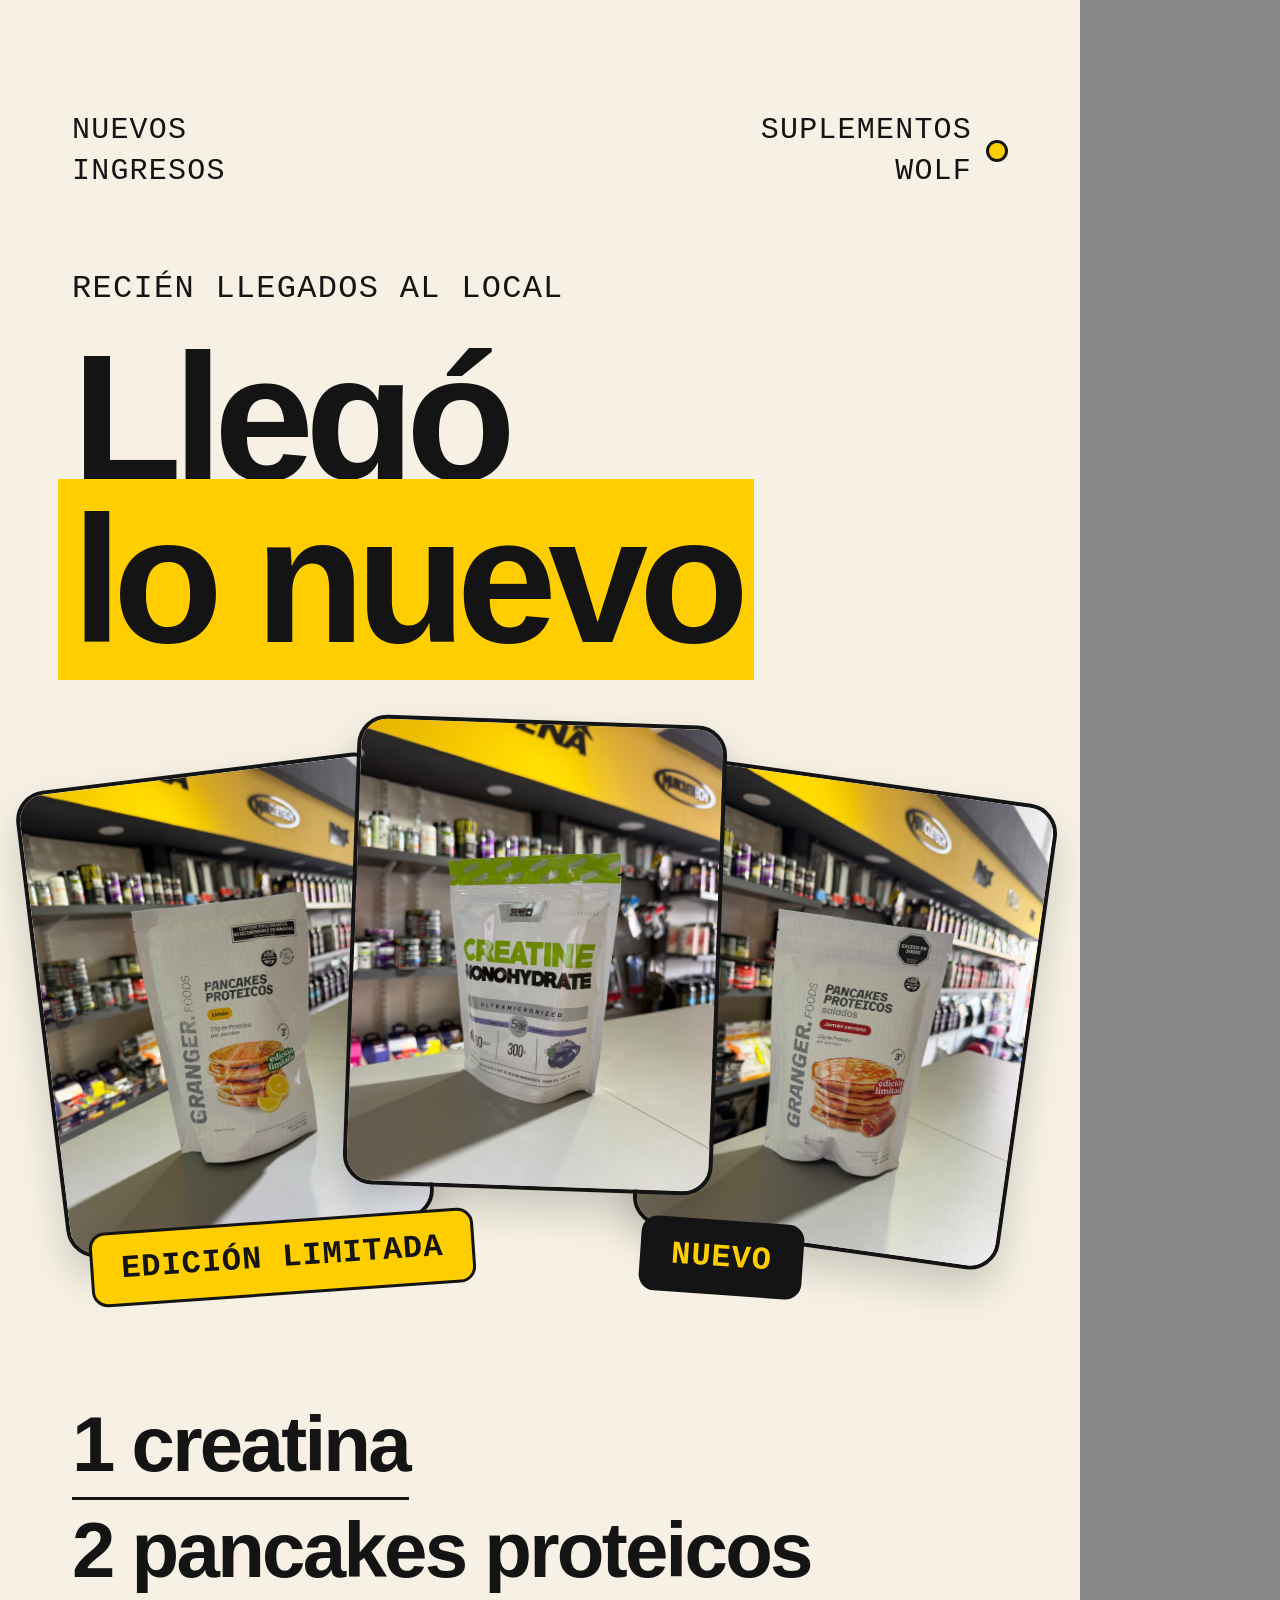
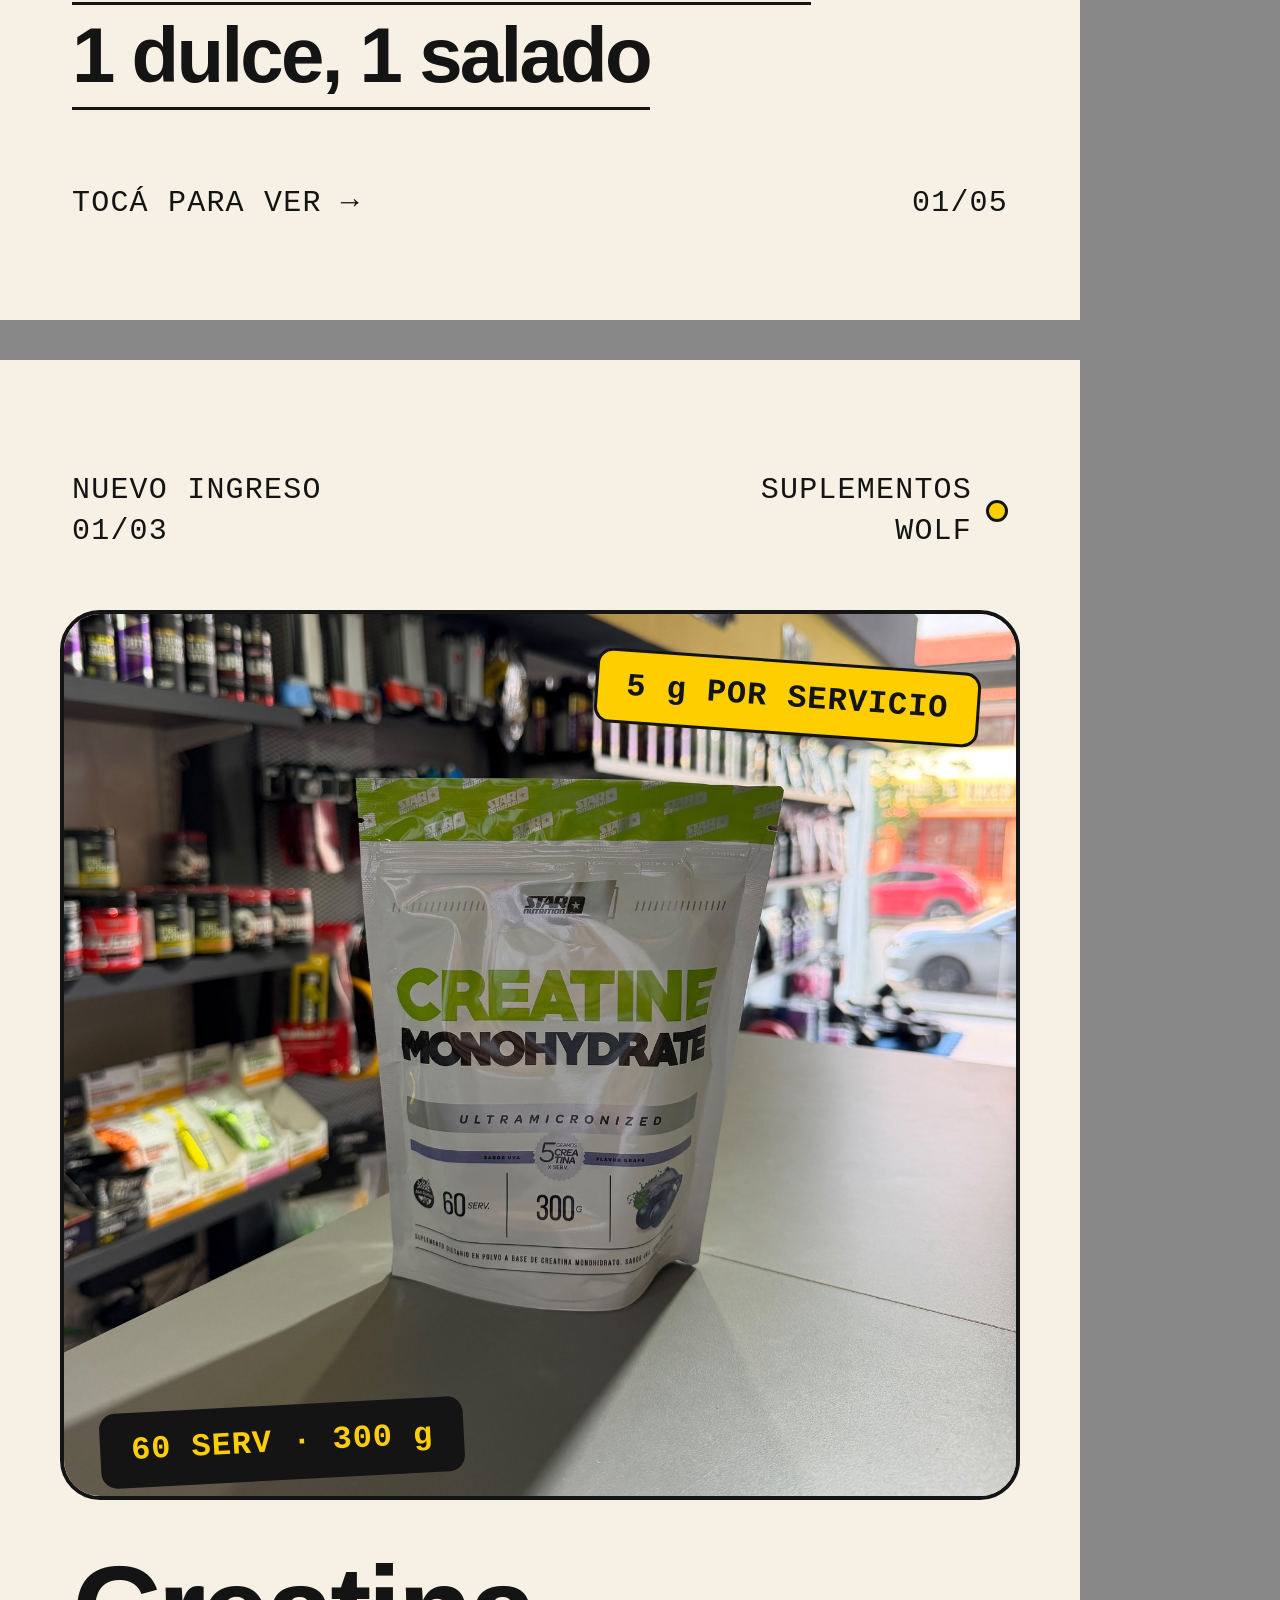
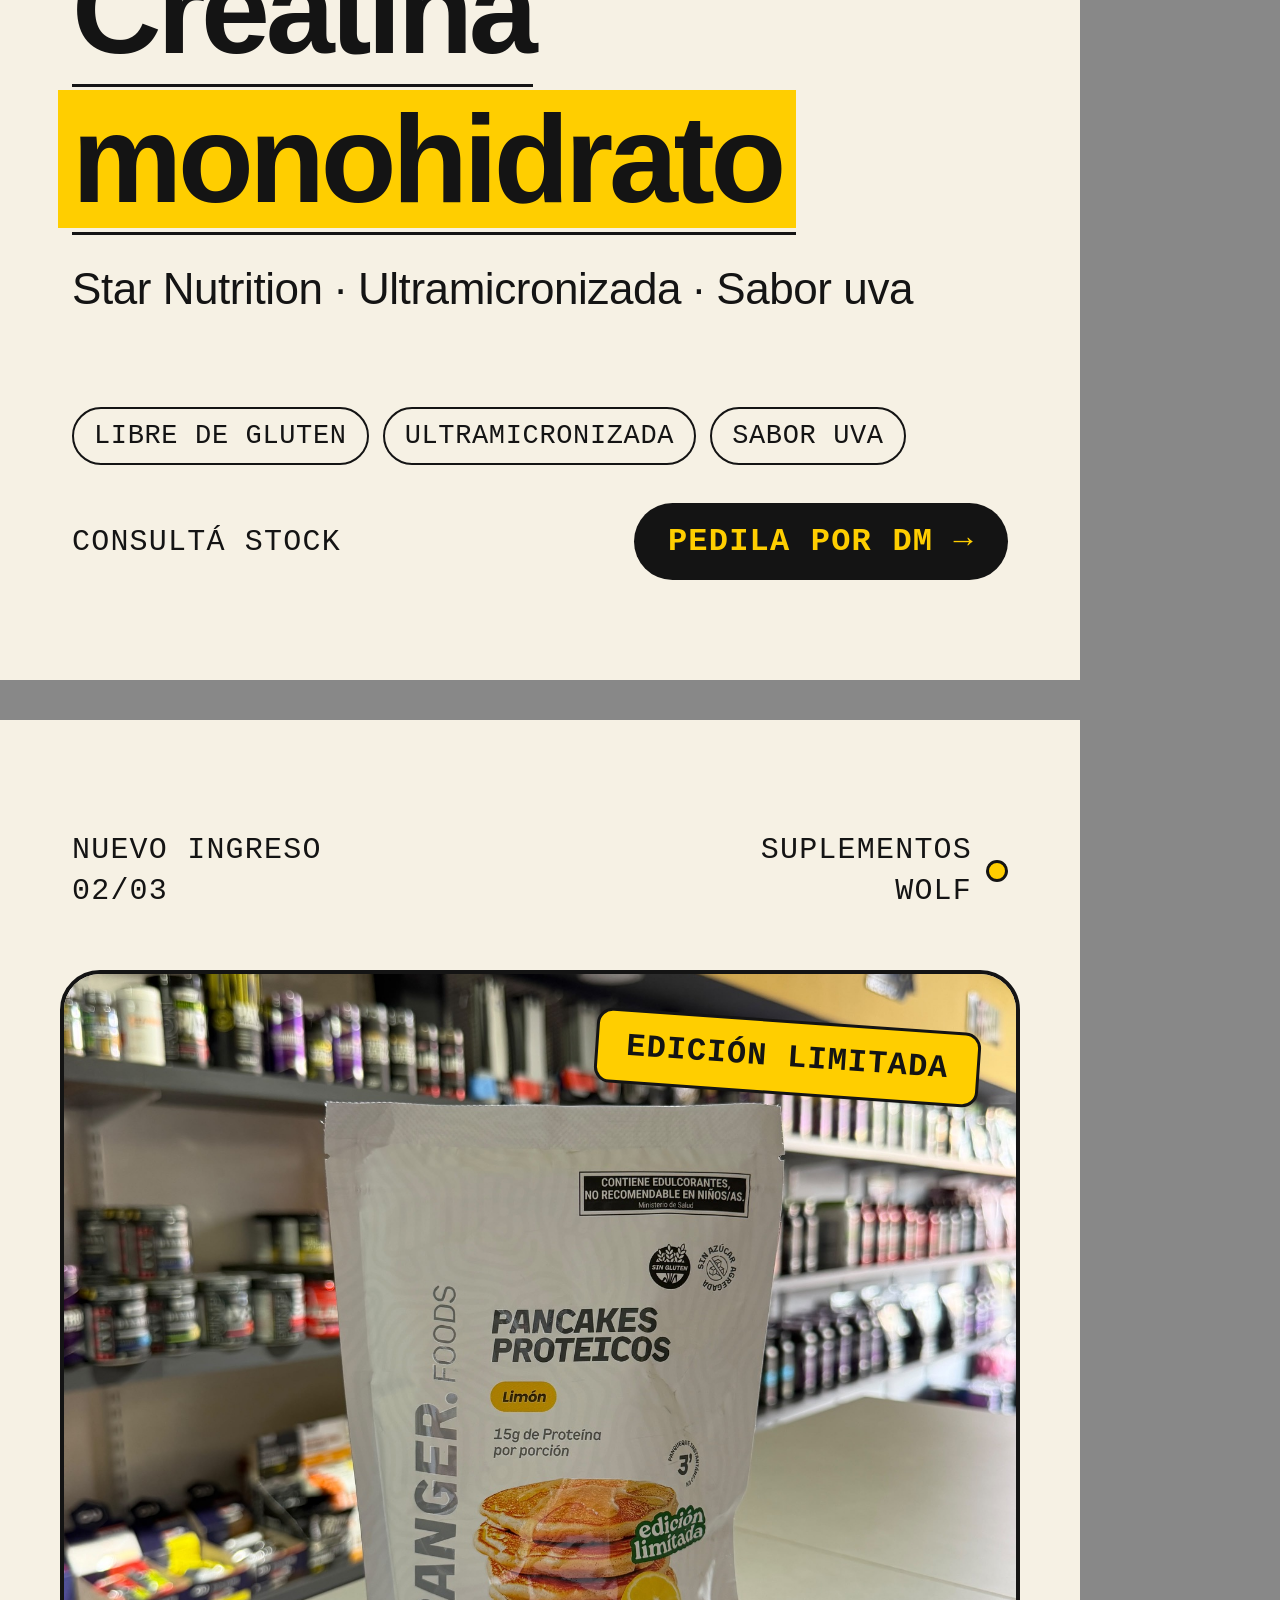
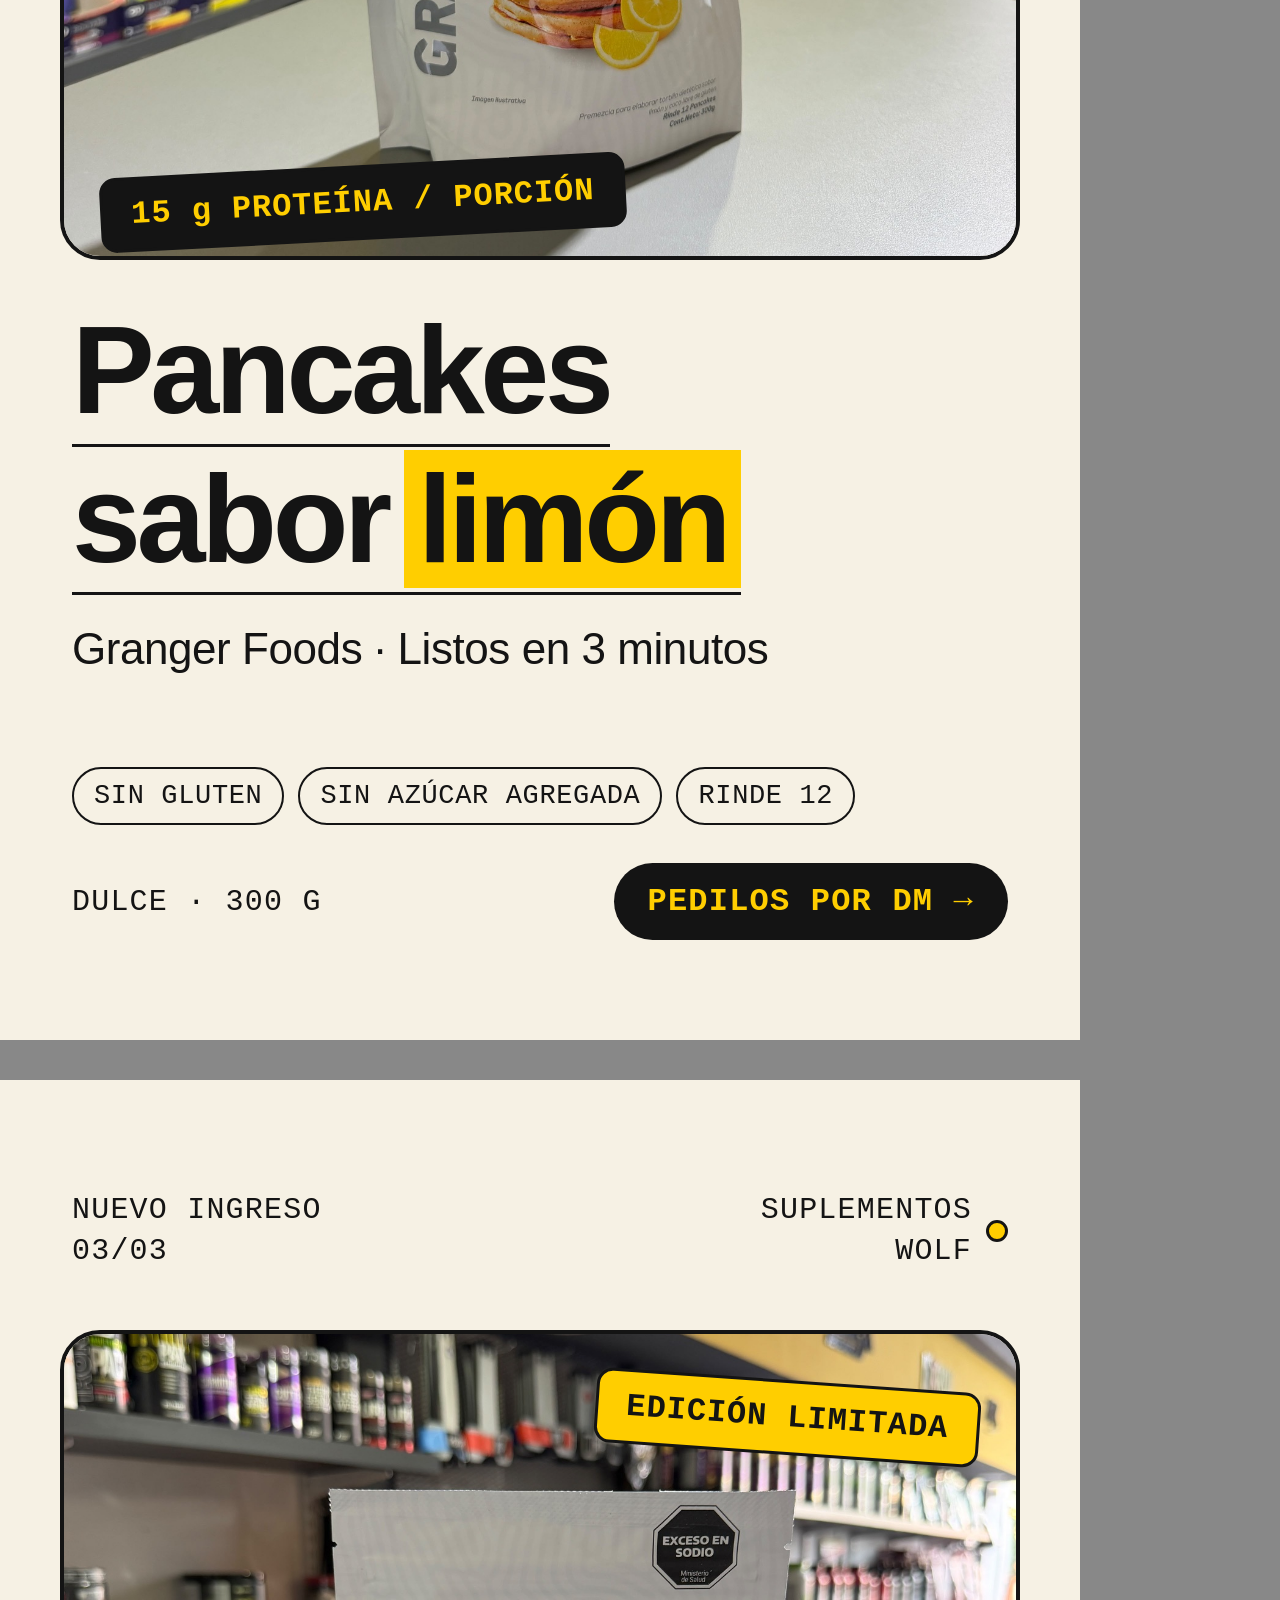
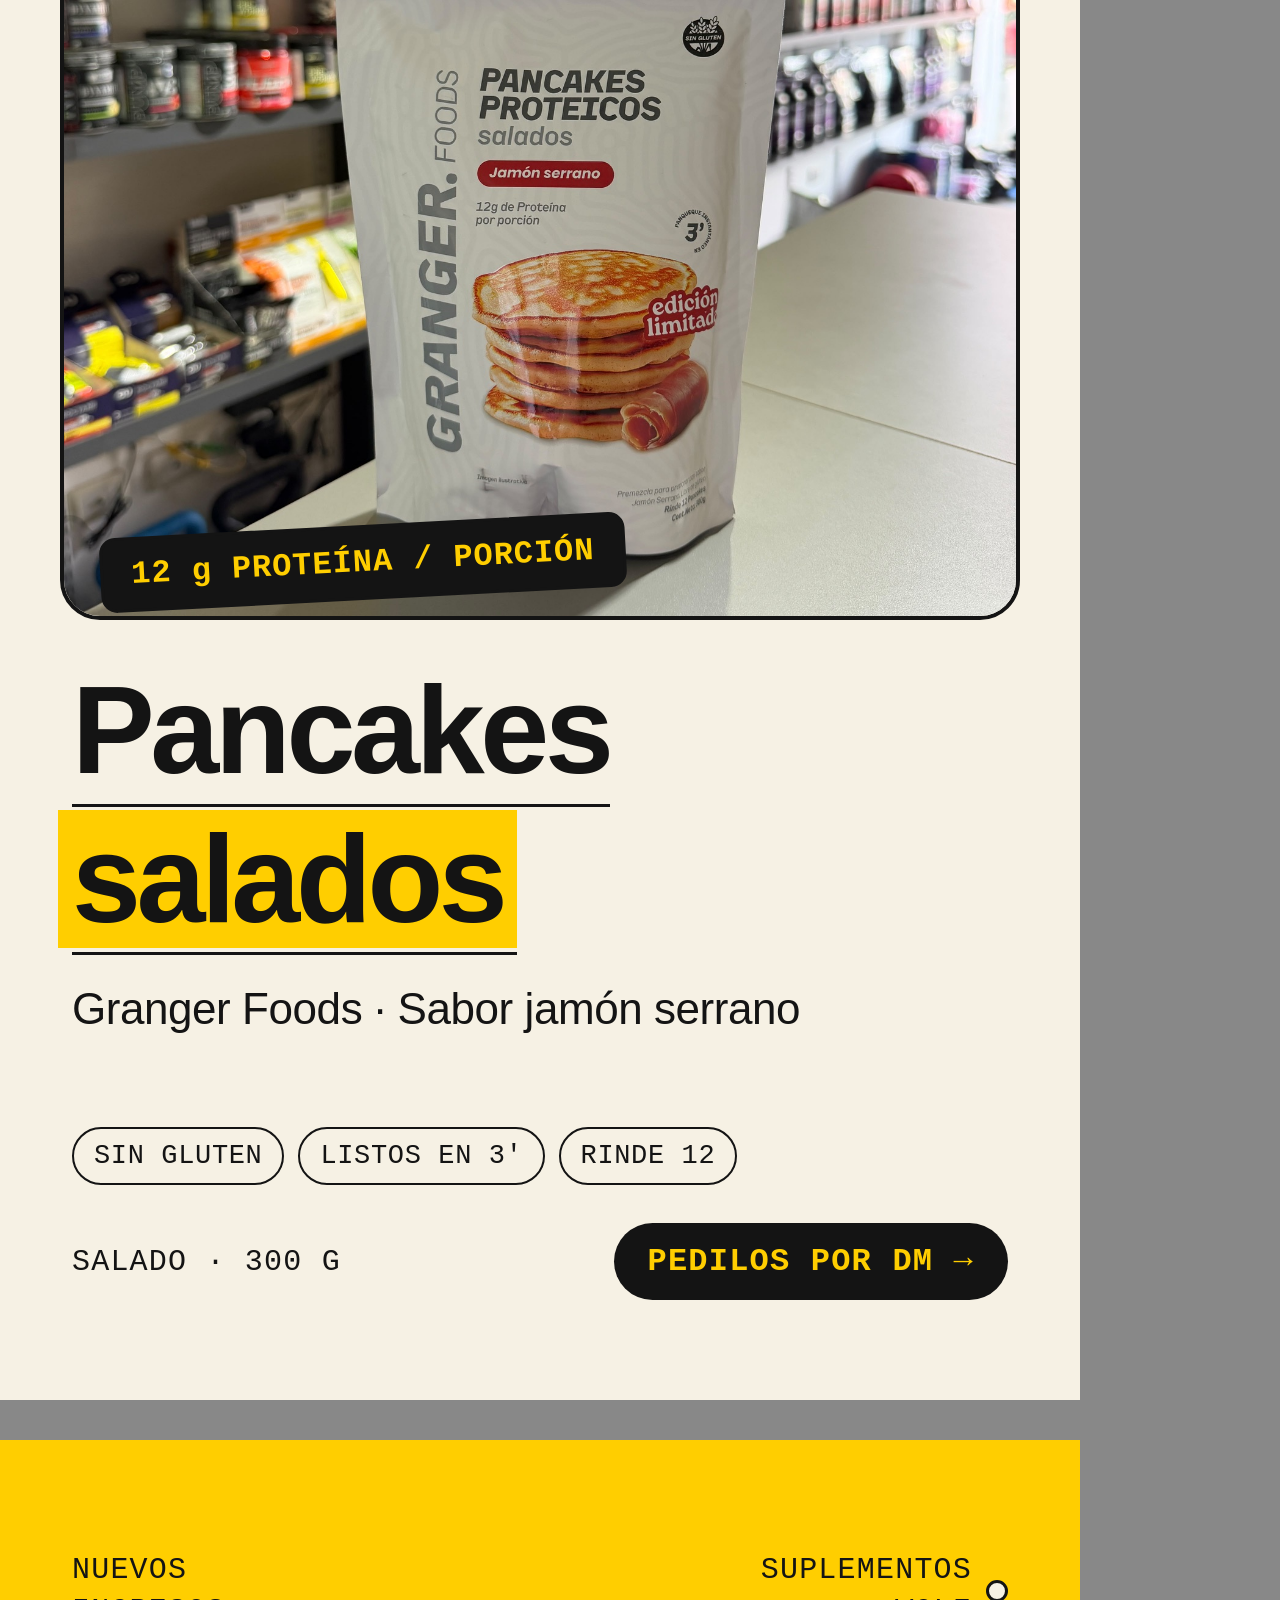
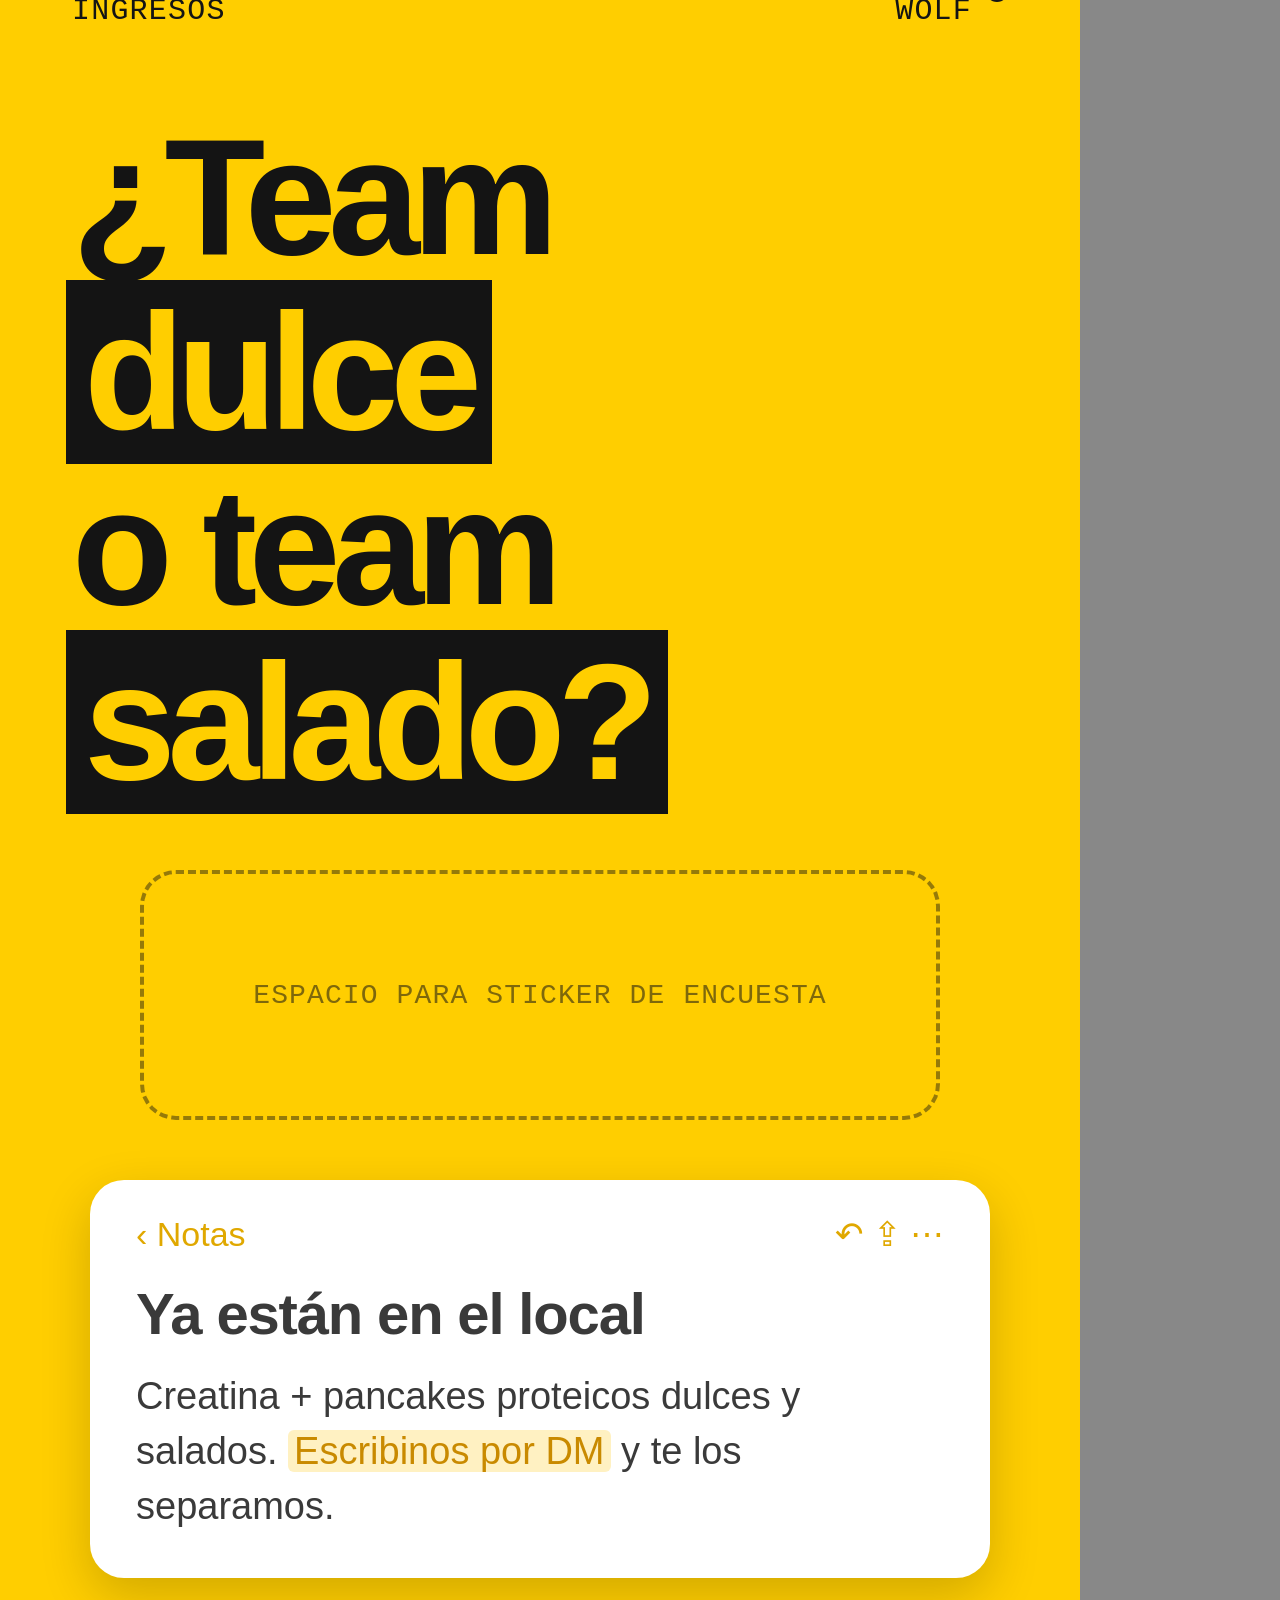
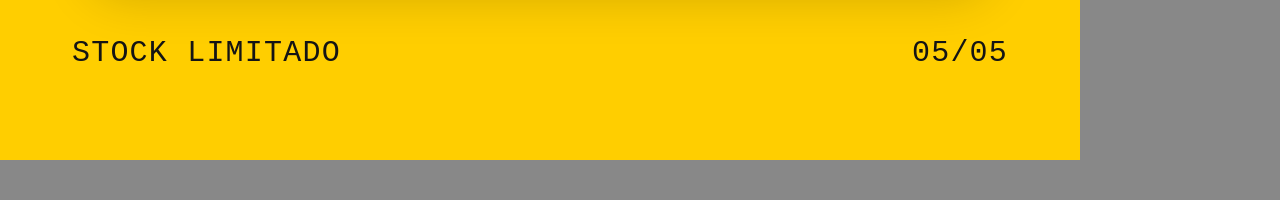
==== wolf-historias/historias.html @ 2c481e59 "Agregar historias de Instagram de nuevos ingresos para Suplementos Wolf Co-Authored-By: Claude Opus " ====
<!doctype html>
<html lang="es">
<head>
<meta charset="utf-8">
<title>Historias Wolf</title>
<style>
  :root{
    --cream:#F6F1E4; --ink:#141414; --yellow:#FFCE00; --yellow-soft:#FFE680;
    --muted:#6b665c; --line:#141414;
  }
  *{box-sizing:border-box;margin:0;padding:0}
  body{background:#888;font-family:"Inter Display","Inter",sans-serif;color:var(--ink)}
  .story{width:1080px;height:1920px;position:relative;overflow:hidden;background:var(--cream);margin:0 0 40px}
  .mono{font-family:"JetBrains Mono",monospace;font-weight:500;letter-spacing:.04em;text-transform:uppercase}
  .top{position:absolute;top:110px;left:72px;right:72px;display:flex;justify-content:space-between;font-size:30px;line-height:1.35}
  .top .r{text-align:right}
  .wolf{display:inline-flex;align-items:center;gap:14px}
  .dot{width:22px;height:22px;border-radius:50%;background:var(--yellow);border:3px solid var(--ink)}

  /* photo frame */
  .frame{position:absolute;left:60px;right:60px;top:250px;height:890px;border-radius:40px;overflow:hidden;border:4px solid var(--ink)}
  .frame img{width:100%;height:100%;object-fit:cover;display:block}
  .chip{position:absolute;padding:16px 28px;border:3px solid var(--ink);border-radius:16px;font-size:32px;background:var(--yellow);font-family:"JetBrains Mono",monospace;font-weight:700;letter-spacing:.03em}
  .chip.dark{background:var(--ink);color:var(--yellow)}
  .chip.light{background:var(--cream)}

  .head{position:absolute;left:72px;right:72px;top:1190px}
  .head h1{font-weight:800;font-size:124px;line-height:.98;letter-spacing:-.035em}
  .head h1 .ln{display:block;border-bottom:3px solid var(--line);padding-bottom:12px;margin-bottom:12px;width:max-content;max-width:100%}
  .hl{background:var(--yellow);padding:0 14px;margin-left:-14px;box-decoration-break:clone}
  .sub{font-size:44px;line-height:1.25;font-weight:500;letter-spacing:-.01em;margin-top:26px}
  .feats{position:absolute;left:72px;right:72px;bottom:215px;display:flex;flex-wrap:wrap;gap:14px}
  .feats span{font-size:27px;padding:12px 20px;border:2.5px solid var(--ink);border-radius:999px}
  .cta{position:absolute;left:72px;right:72px;bottom:100px;display:flex;justify-content:space-between;align-items:center;font-size:30px}
  .cta .pill{background:var(--ink);color:var(--yellow);padding:20px 34px;border-radius:999px;font-size:32px;font-weight:700}

  /* notes card (ref style) */
  .note{position:absolute;background:#fff;border-radius:34px;padding:34px 46px 44px;box-shadow:0 18px 50px rgba(0,0,0,.18);font-family:"Inter",sans-serif}
  .note .bar{display:flex;align-items:center;justify-content:space-between;color:#E0A800;font-size:34px;margin-bottom:26px}
  .note .bar .icons{display:flex;gap:30px;font-size:34px}
  .note h3{font-size:58px;font-weight:700;letter-spacing:-.02em;color:#3a3a3a;margin-bottom:22px}
  .note p{font-size:38px;line-height:1.45;color:#3a3a3a}
  .note mark{background:#FFF1C2;color:#C98A00;padding:0 6px;border-radius:6px}

  /* cover */
  .cover-title{position:absolute;left:72px;right:72px;top:270px}
  .cover-title .kick{font-size:32px;margin-bottom:30px}
  .cover-title h1{font-size:180px;font-weight:800;line-height:.9;letter-spacing:-.05em}
  .cards{position:absolute;left:0;right:0;top:700px;height:600px}
  .card{position:absolute;width:370px;height:470px;border-radius:30px;overflow:hidden;border:4px solid var(--ink);box-shadow:0 20px 40px rgba(0,0,0,.18)}
  .card img{width:100%;height:100%;object-fit:cover}
  .stack{position:absolute;left:72px;right:72px;bottom:210px}
  .stack div{font-size:78px;font-weight:600;letter-spacing:-.035em;line-height:1.08;border-bottom:3px solid var(--line);padding:8px 0 10px;width:max-content}
  .stack b{font-weight:800}

  /* closing */
  .yellow{background:var(--yellow)}
  .big-q{position:absolute;left:72px;right:72px;top:270px;font-size:165px;font-weight:800;letter-spacing:-.05em;line-height:1.06}
  .big-q .w{background:var(--ink);color:var(--yellow);padding:0 18px;margin-left:-6px}
  .poll-space{position:absolute;left:140px;right:140px;top:1030px;height:250px;border:4px dashed rgba(20,20,20,.45);border-radius:36px;display:flex;align-items:center;justify-content:center;font-size:28px;color:rgba(20,20,20,.55)}
  .arrow{font-family:"Inter";font-weight:400}
</style>
</head>
<body>

<!-- 01 PORTADA -->
<section class="story" id="s1">
  <div class="top mono">
    <div>Nuevos<br>ingresos</div>
    <div class="r wolf"><span>Suplementos<br>Wolf</span><span class="dot"></span></div>
  </div>
  <div class="cover-title">
    <div class="kick mono">Recién llegados al local</div>
    <h1>Llegó<br><span class="hl">lo nuevo</span></h1>
  </div>
  <div class="cards">
    <div class="card" style="left:40px;top:70px;transform:rotate(-7deg)"><img src="img/limon.jpg" style="object-position:50% 62%"></div>
    <div class="card" style="left:350px;top:20px;transform:rotate(2deg);z-index:2"><img src="img/creatina2.jpg" style="object-position:50% 62%"></div>
    <div class="card" style="left:660px;top:80px;transform:rotate(8deg)"><img src="img/jamon.jpg" style="object-position:50% 60%"></div>
    <div class="chip" style="left:90px;top:520px;transform:rotate(-4deg);z-index:3">EDICIÓN LIMITADA</div>
    <div class="chip dark" style="left:640px;top:520px;transform:rotate(4deg);z-index:3">NUEVO</div>
  </div>
  <div class="stack">
    <div><b>1</b> creatina</div>
    <div><b>2</b> pancakes proteicos</div>
    <div><b>1</b> dulce, <b>1</b> salado</div>
  </div>
  <div class="cta mono"><span>Tocá para ver →</span><span>01/05</span></div>
</section>

<!-- 02 CREATINA -->
<section class="story" id="s2">
  <div class="top mono">
    <div>Nuevo ingreso<br>01/03</div>
    <div class="r wolf"><span>Suplementos<br>Wolf</span><span class="dot"></span></div>
  </div>
  <div class="frame"><img src="img/creatina1.jpg" style="object-position:50% 70%"></div>
  <div class="chip" style="right:100px;top:300px;transform:rotate(4deg)">5 g POR SERVICIO</div>
  <div class="chip dark" style="left:100px;top:1045px;transform:rotate(-3deg)">60 SERV · 300 g</div>
  <div class="head">
    <h1><span class="ln">Creatina</span><span class="ln"><span class="hl">monohidrato</span></span></h1>
    <p class="sub">Star Nutrition · Ultramicronizada · Sabor uva</p>
  </div>
  <div class="feats mono"><span>Libre de gluten</span><span>Ultramicronizada</span><span>Sabor uva</span></div>
  <div class="cta mono"><span>Consultá stock</span><span class="pill">PEDILA POR DM →</span></div>
</section>

<!-- 03 PANCAKES LIMÓN -->
<section class="story" id="s3">
  <div class="top mono">
    <div>Nuevo ingreso<br>02/03</div>
    <div class="r wolf"><span>Suplementos<br>Wolf</span><span class="dot"></span></div>
  </div>
  <div class="frame"><img src="img/limon.jpg" style="object-position:50% 62%"></div>
  <div class="chip" style="right:100px;top:300px;transform:rotate(4deg)">EDICIÓN LIMITADA</div>
  <div class="chip dark" style="left:100px;top:1045px;transform:rotate(-3deg)">15 g PROTEÍNA / PORCIÓN</div>
  <div class="head">
    <h1><span class="ln">Pancakes</span><span class="ln">sabor <span class="hl">limón</span></span></h1>
    <p class="sub">Granger Foods · Listos en 3 minutos</p>
  </div>
  <div class="feats mono"><span>Sin gluten</span><span>Sin azúcar agregada</span><span>Rinde 12</span></div>
  <div class="cta mono"><span>Dulce · 300 g</span><span class="pill">PEDILOS POR DM →</span></div>
</section>

<!-- 04 PANCAKES JAMÓN SERRANO -->
<section class="story" id="s4">
  <div class="top mono">
    <div>Nuevo ingreso<br>03/03</div>
    <div class="r wolf"><span>Suplementos<br>Wolf</span><span class="dot"></span></div>
  </div>
  <div class="frame"><img src="img/jamon.jpg" style="object-position:50% 60%"></div>
  <div class="chip" style="right:100px;top:300px;transform:rotate(4deg)">EDICIÓN LIMITADA</div>
  <div class="chip dark" style="left:100px;top:1045px;transform:rotate(-3deg)">12 g PROTEÍNA / PORCIÓN</div>
  <div class="head">
    <h1><span class="ln">Pancakes</span><span class="ln"><span class="hl">salados</span></span></h1>
    <p class="sub">Granger Foods · Sabor jamón serrano</p>
  </div>
  <div class="feats mono"><span>Sin gluten</span><span>Listos en 3'</span><span>Rinde 12</span></div>
  <div class="cta mono"><span>Salado · 300 g</span><span class="pill">PEDILOS POR DM →</span></div>
</section>

<!-- 05 CIERRE -->
<section class="story yellow" id="s5">
  <div class="top mono">
    <div>Nuevos<br>ingresos</div>
    <div class="r wolf"><span>Suplementos<br>Wolf</span><span class="dot" style="background:var(--cream)"></span></div>
  </div>
  <div class="big-q">¿Team<br><span class="w">dulce</span><br>o team<br><span class="w">salado?</span></div>
  <div class="poll-space mono">Espacio para sticker de encuesta</div>
  <div class="note" style="left:90px;right:90px;top:1340px">
    <div class="bar"><span>‹ Notas</span><span class="icons">↶ ⇪ ⋯</span></div>
    <h3>Ya están en el local</h3>
    <p>Creatina + pancakes proteicos dulces y salados. <mark>Escribinos por DM</mark> y te los separamos.</p>
  </div>
  <div class="cta mono" style="bottom:90px"><span>Stock limitado</span><span>05/05</span></div>
</section>

</body>
</html>
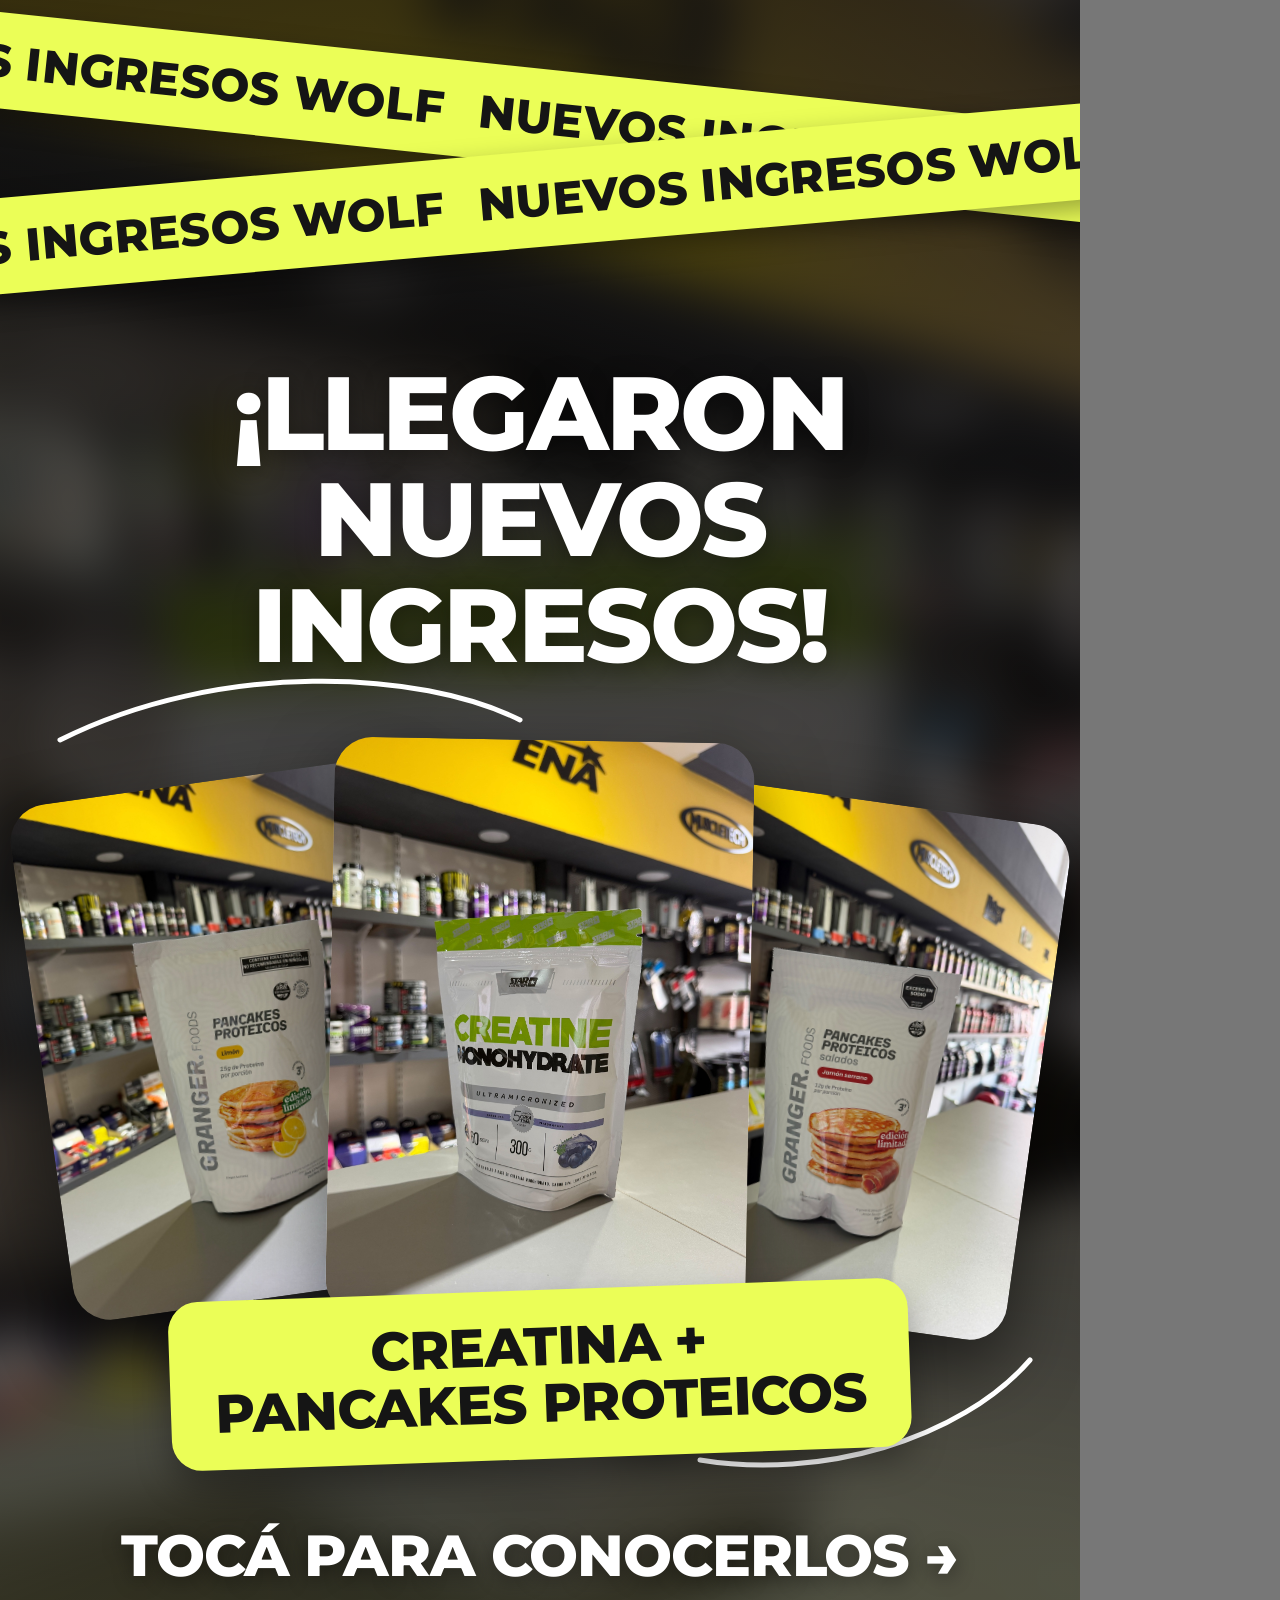
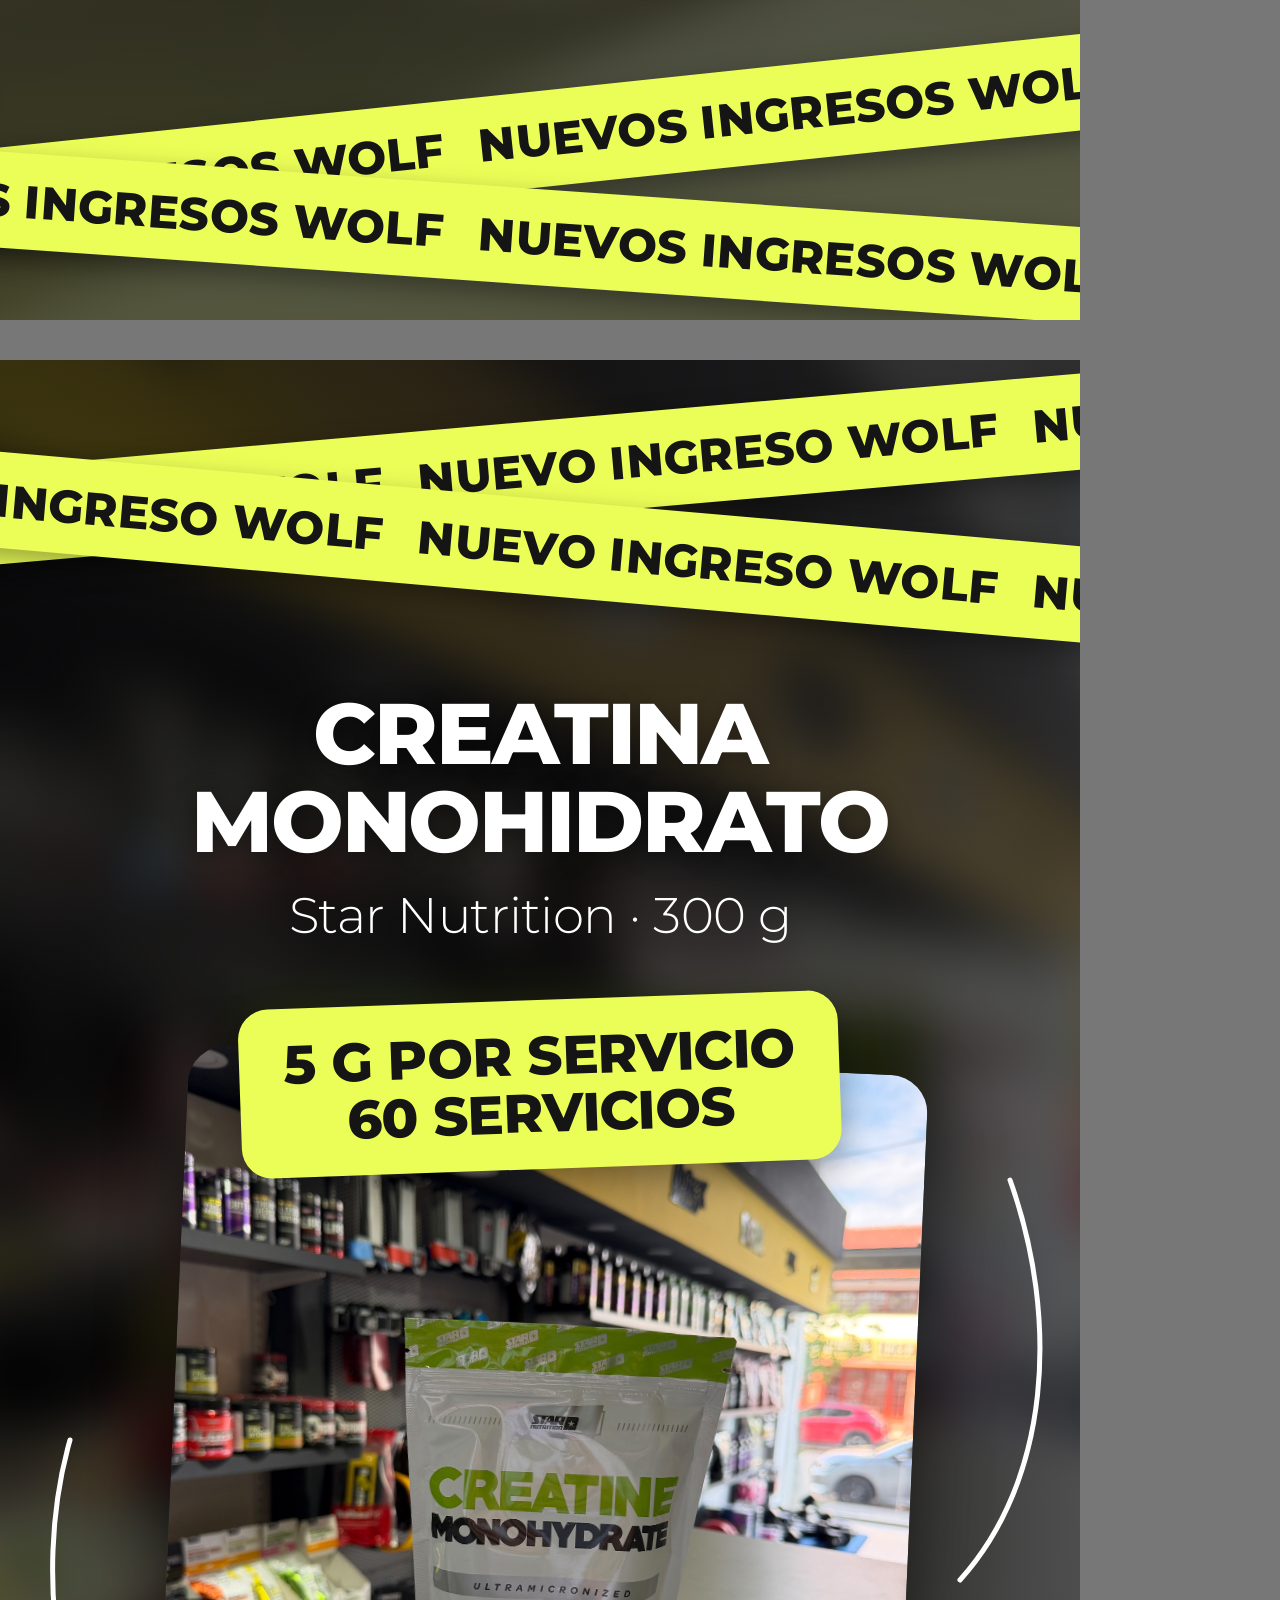
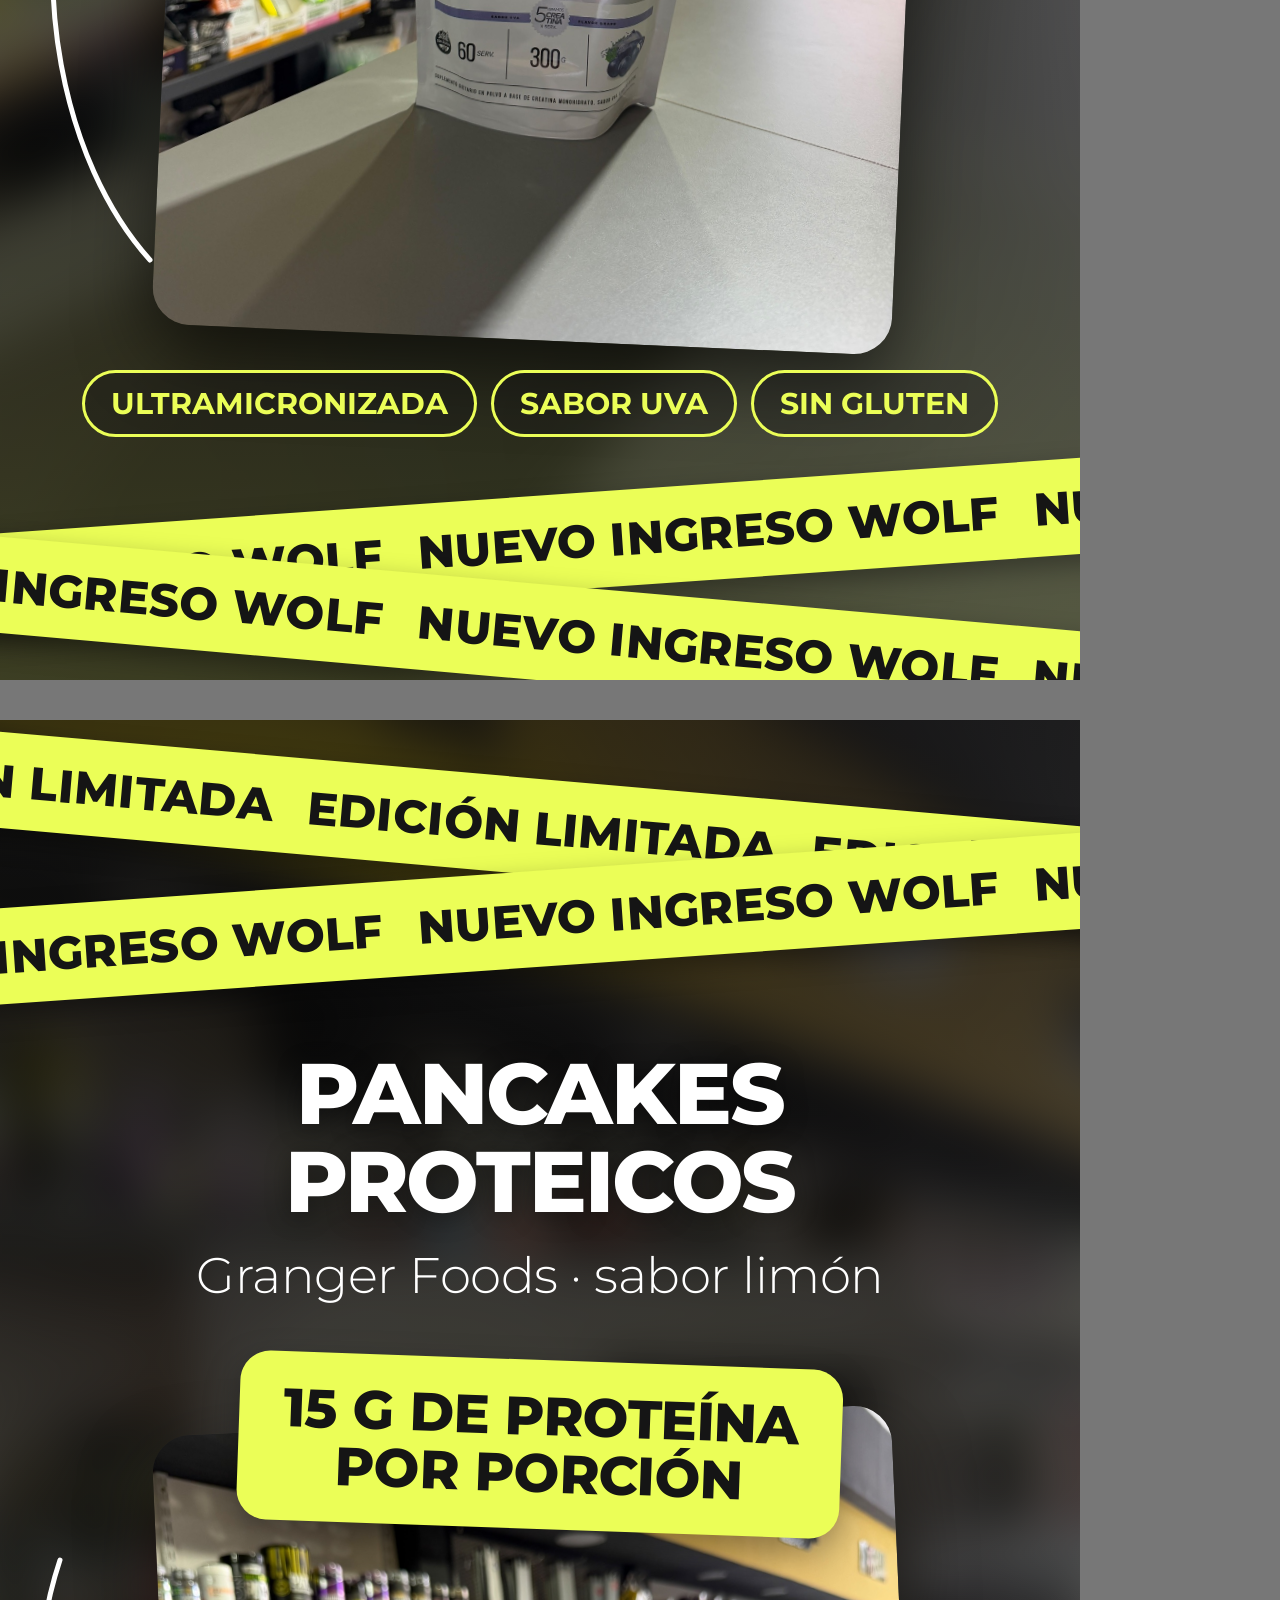
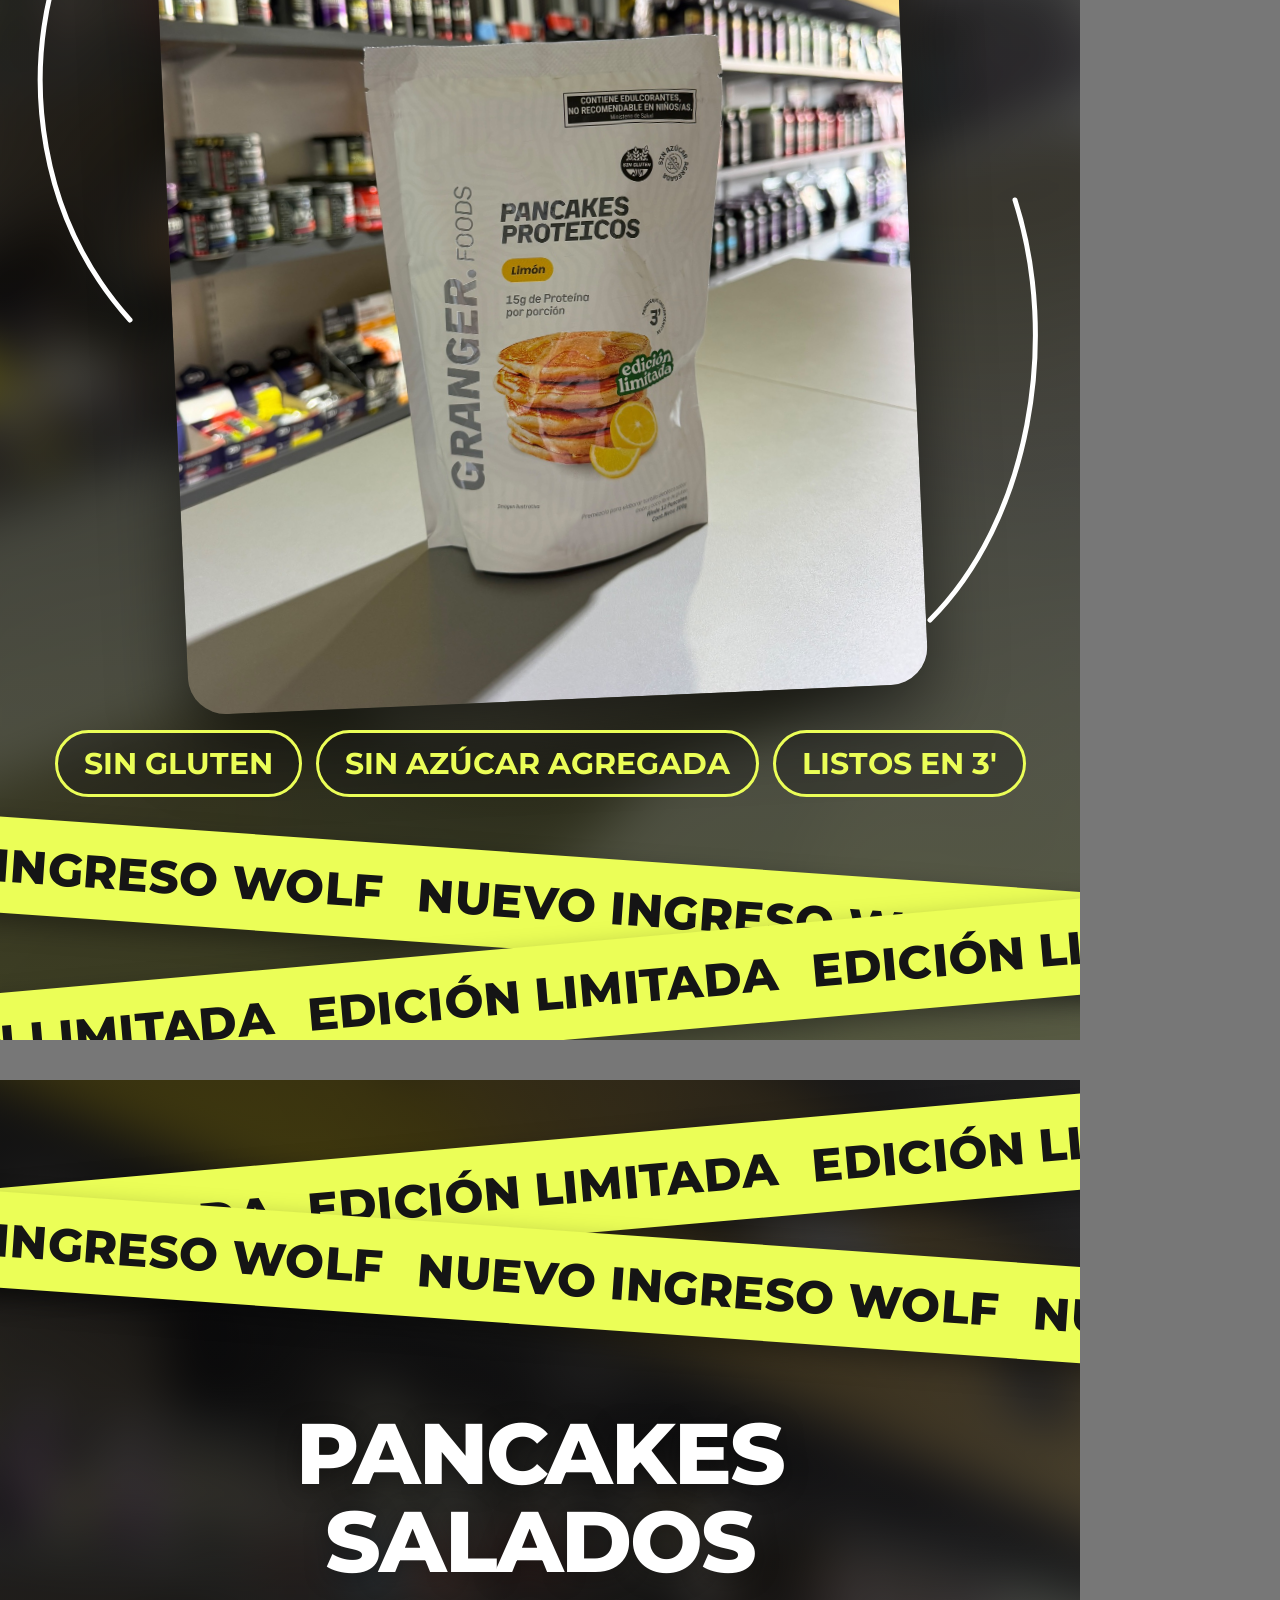
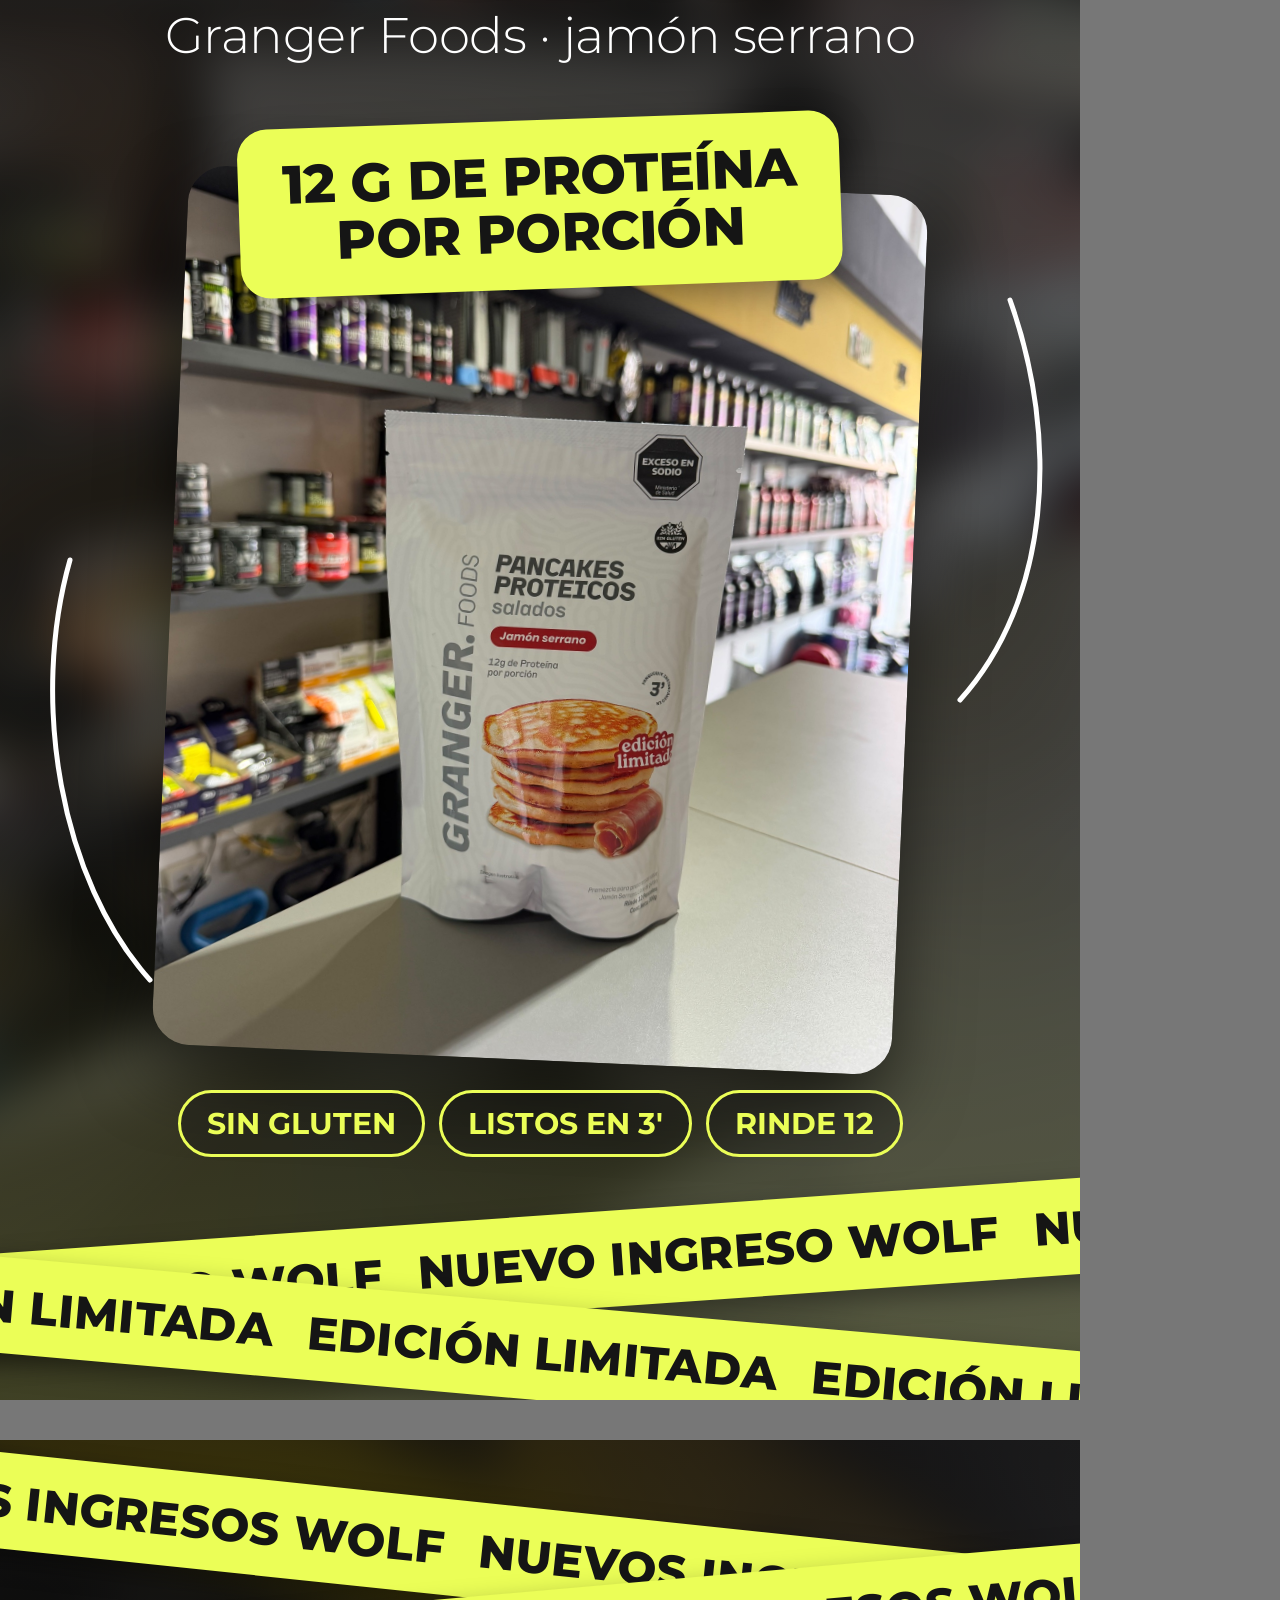
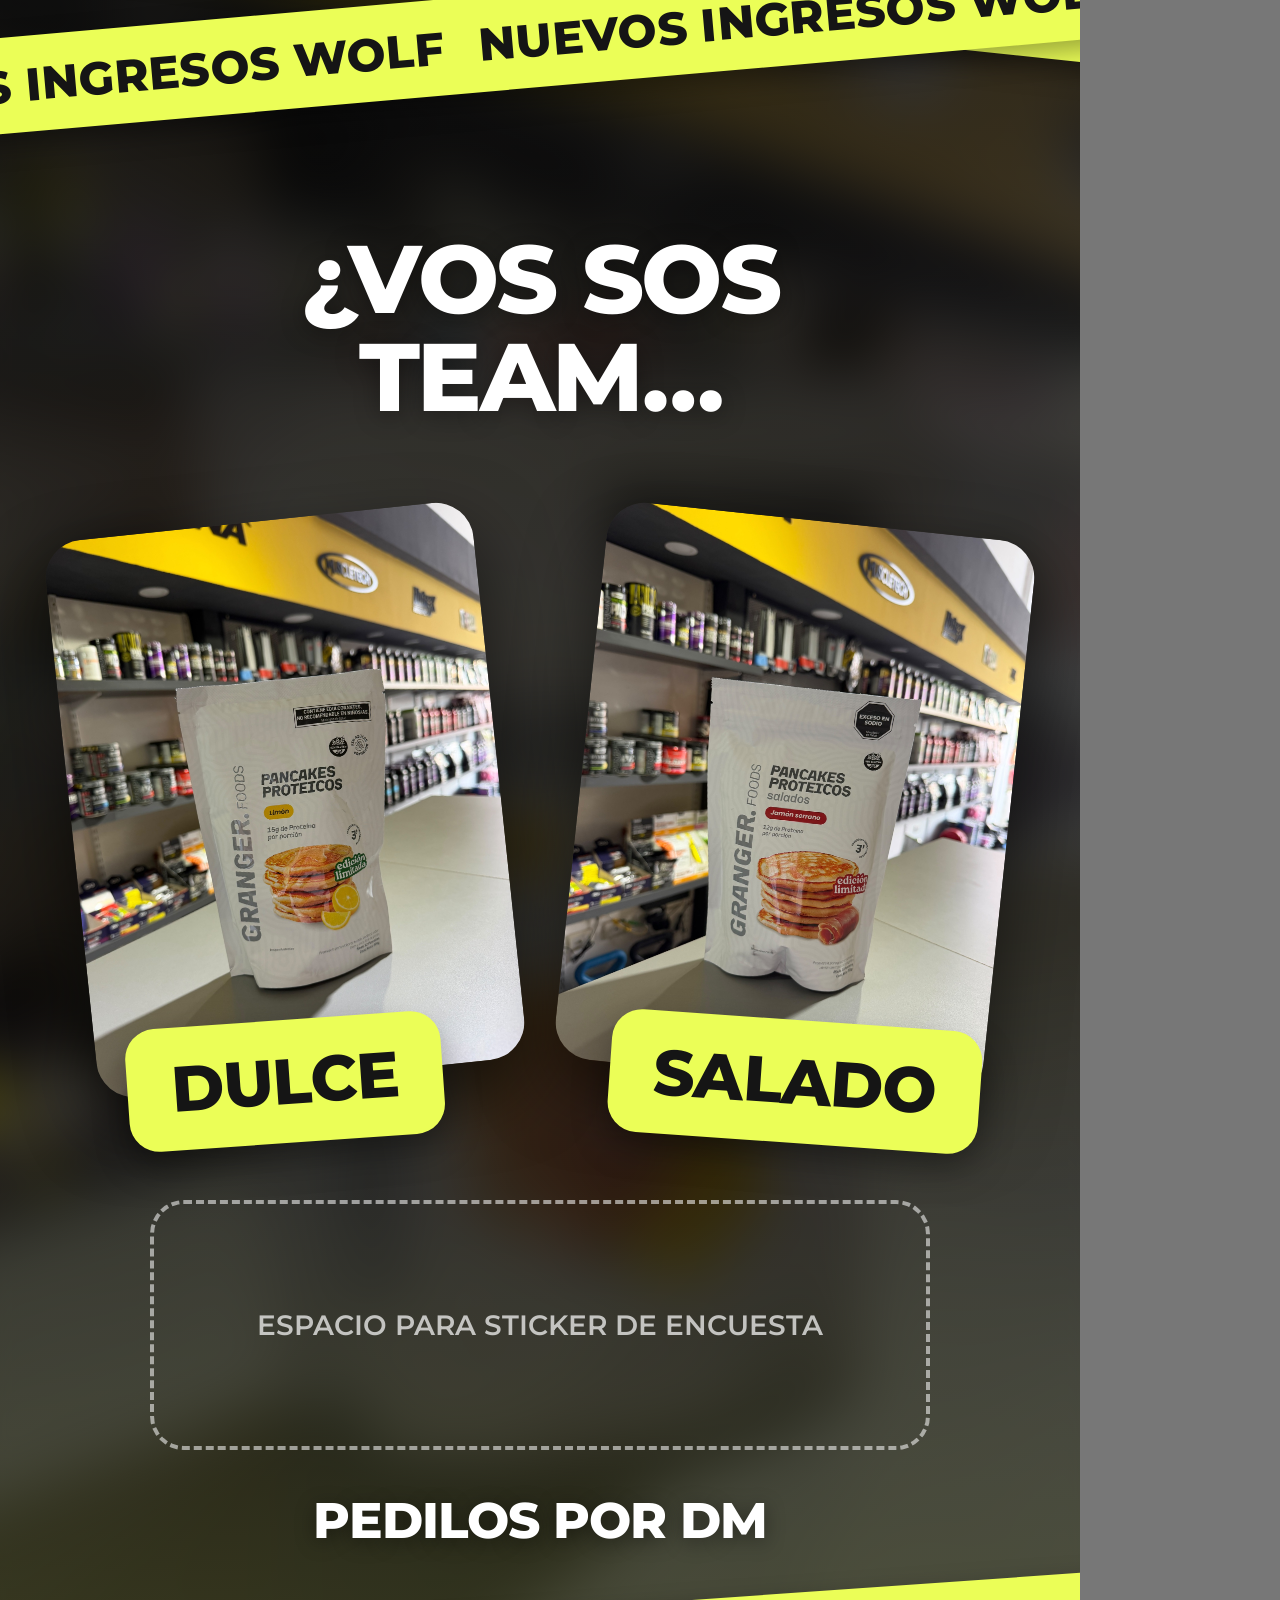
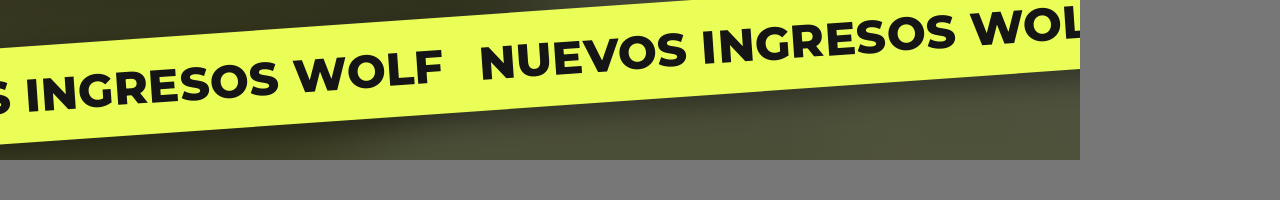
==== commit 00e03be4: "Rediseñar historias Wolf con la estética de la marca (lima, cintas, fondo oscuro) Co-Authored-By: Cl" ====
--- a/wolf-historias/historias.html
+++ b/wolf-historias/historias.html
@@ -3,156 +3,159 @@
 <head>
 <meta charset="utf-8">
 <title>Historias Wolf</title>
+<link rel="preconnect" href="https://fonts.googleapis.com">
+<link href="https://fonts.googleapis.com/css2?family=Montserrat:wght@300;400;600;700;800;900&display=swap" rel="stylesheet">
 <style>
-  :root{
-    --cream:#F6F1E4; --ink:#141414; --yellow:#FFCE00; --yellow-soft:#FFE680;
-    --muted:#6b665c; --line:#141414;
-  }
+  :root{ --lime:#EBFE57; --ink:#151515; --white:#FFFFFF; }
   *{box-sizing:border-box;margin:0;padding:0}
-  body{background:#888;font-family:"Inter Display","Inter",sans-serif;color:var(--ink)}
-  .story{width:1080px;height:1920px;position:relative;overflow:hidden;background:var(--cream);margin:0 0 40px}
-  .mono{font-family:"JetBrains Mono",monospace;font-weight:500;letter-spacing:.04em;text-transform:uppercase}
-  .top{position:absolute;top:110px;left:72px;right:72px;display:flex;justify-content:space-between;font-size:30px;line-height:1.35}
-  .top .r{text-align:right}
-  .wolf{display:inline-flex;align-items:center;gap:14px}
-  .dot{width:22px;height:22px;border-radius:50%;background:var(--yellow);border:3px solid var(--ink)}
+  body{background:#777;font-family:"Montserrat",sans-serif}
+  .story{width:1080px;height:1920px;position:relative;overflow:hidden;background:#2b2a28;margin:0 0 40px;color:var(--white)}
 
-  /* photo frame */
-  .frame{position:absolute;left:60px;right:60px;top:250px;height:890px;border-radius:40px;overflow:hidden;border:4px solid var(--ink)}
-  .frame img{width:100%;height:100%;object-fit:cover;display:block}
-  .chip{position:absolute;padding:16px 28px;border:3px solid var(--ink);border-radius:16px;font-size:32px;background:var(--yellow);font-family:"JetBrains Mono",monospace;font-weight:700;letter-spacing:.03em}
-  .chip.dark{background:var(--ink);color:var(--yellow)}
-  .chip.light{background:var(--cream)}
+  /* fondo: misma foto, desenfocada y oscurecida */
+  .bg{position:absolute;inset:-60px;background-size:cover;background-position:center;filter:blur(26px) brightness(.42) saturate(.9)}
+  .shade{position:absolute;inset:0;background:linear-gradient(180deg,rgba(20,20,20,.55) 0%,rgba(20,20,20,.1) 40%,rgba(20,20,20,.15) 70%,rgba(80,85,40,.55) 100%)}
 
-  .head{position:absolute;left:72px;right:72px;top:1190px}
-  .head h1{font-weight:800;font-size:124px;line-height:.98;letter-spacing:-.035em}
-  .head h1 .ln{display:block;border-bottom:3px solid var(--line);padding-bottom:12px;margin-bottom:12px;width:max-content;max-width:100%}
-  .hl{background:var(--yellow);padding:0 14px;margin-left:-14px;box-decoration-break:clone}
-  .sub{font-size:44px;line-height:1.25;font-weight:500;letter-spacing:-.01em;margin-top:26px}
-  .feats{position:absolute;left:72px;right:72px;bottom:215px;display:flex;flex-wrap:wrap;gap:14px}
-  .feats span{font-size:27px;padding:12px 20px;border:2.5px solid var(--ink);border-radius:999px}
-  .cta{position:absolute;left:72px;right:72px;bottom:100px;display:flex;justify-content:space-between;align-items:center;font-size:30px}
-  .cta .pill{background:var(--ink);color:var(--yellow);padding:20px 34px;border-radius:999px;font-size:32px;font-weight:700}
+  /* cintas */
+  .tape{position:absolute;left:-200px;width:1500px;height:96px;background:var(--lime);color:var(--ink);
+        font-weight:800;font-size:46px;letter-spacing:.01em;white-space:nowrap;overflow:hidden;display:flex;align-items:center;
+        box-shadow:0 10px 26px rgba(0,0,0,.35)}
+  .tape span{padding-right:34px}
 
-  /* notes card (ref style) */
-  .note{position:absolute;background:#fff;border-radius:34px;padding:34px 46px 44px;box-shadow:0 18px 50px rgba(0,0,0,.18);font-family:"Inter",sans-serif}
-  .note .bar{display:flex;align-items:center;justify-content:space-between;color:#E0A800;font-size:34px;margin-bottom:26px}
-  .note .bar .icons{display:flex;gap:30px;font-size:34px}
-  .note h3{font-size:58px;font-weight:700;letter-spacing:-.02em;color:#3a3a3a;margin-bottom:22px}
-  .note p{font-size:38px;line-height:1.45;color:#3a3a3a}
-  .note mark{background:#FFF1C2;color:#C98A00;padding:0 6px;border-radius:6px}
+  .h1{position:absolute;left:60px;right:60px;text-align:center;font-weight:800;text-transform:uppercase;letter-spacing:-.025em;line-height:1.02;text-shadow:0 4px 24px rgba(0,0,0,.35)}
+  .sub{position:absolute;left:60px;right:60px;text-align:center;font-weight:300;font-size:50px;letter-spacing:-.01em}
+  .box{position:absolute;left:50%;background:var(--lime);color:var(--ink);border-radius:30px;padding:28px 44px;font-weight:800;text-transform:uppercase;text-align:center;line-height:1.05;letter-spacing:-.01em;box-shadow:0 14px 34px rgba(0,0,0,.35);z-index:5;white-space:nowrap}
 
-  /* cover */
-  .cover-title{position:absolute;left:72px;right:72px;top:270px}
-  .cover-title .kick{font-size:32px;margin-bottom:30px}
-  .cover-title h1{font-size:180px;font-weight:800;line-height:.9;letter-spacing:-.05em}
-  .cards{position:absolute;left:0;right:0;top:700px;height:600px}
-  .card{position:absolute;width:370px;height:470px;border-radius:30px;overflow:hidden;border:4px solid var(--ink);box-shadow:0 20px 40px rgba(0,0,0,.18)}
-  .card img{width:100%;height:100%;object-fit:cover}
-  .stack{position:absolute;left:72px;right:72px;bottom:210px}
-  .stack div{font-size:78px;font-weight:600;letter-spacing:-.035em;line-height:1.08;border-bottom:3px solid var(--line);padding:8px 0 10px;width:max-content}
-  .stack b{font-weight:800}
+  .photo{position:absolute;border-radius:38px;overflow:hidden;box-shadow:0 30px 70px rgba(0,0,0,.55);z-index:3}
+  .photo img{width:100%;height:100%;object-fit:cover;display:block}
 
-  /* closing */
-  .yellow{background:var(--yellow)}
-  .big-q{position:absolute;left:72px;right:72px;top:270px;font-size:165px;font-weight:800;letter-spacing:-.05em;line-height:1.06}
-  .big-q .w{background:var(--ink);color:var(--yellow);padding:0 18px;margin-left:-6px}
-  .poll-space{position:absolute;left:140px;right:140px;top:1030px;height:250px;border:4px dashed rgba(20,20,20,.45);border-radius:36px;display:flex;align-items:center;justify-content:center;font-size:28px;color:rgba(20,20,20,.55)}
-  .arrow{font-family:"Inter";font-weight:400}
+  .scribble{position:absolute;z-index:4;pointer-events:none}
+  .scribble path{fill:none;stroke:#fff;stroke-width:5;stroke-linecap:round}
+
+  .pills{position:absolute;left:40px;right:40px;display:flex;justify-content:center;gap:14px;flex-wrap:wrap;z-index:5}
+  .pills span{border:3px solid var(--lime);color:var(--lime);border-radius:999px;padding:12px 26px;font-weight:700;font-size:30px;text-transform:uppercase;background:rgba(20,20,20,.35)}
+  .foot{position:absolute;left:60px;right:60px;text-align:center;font-weight:800;font-size:58px;text-transform:uppercase;letter-spacing:-.02em;z-index:5;text-shadow:0 4px 20px rgba(0,0,0,.4)}
+
+  .poll{position:absolute;left:150px;right:150px;height:250px;border:4px dashed rgba(255,255,255,.55);border-radius:34px;display:flex;align-items:center;justify-content:center;font-weight:600;font-size:28px;color:rgba(255,255,255,.7);text-transform:uppercase}
 </style>
 </head>
 <body>
 
-<!-- 01 PORTADA -->
+<!-- ============ 01 PORTADA ============ -->
 <section class="story" id="s1">
-  <div class="top mono">
-    <div>Nuevos<br>ingresos</div>
-    <div class="r wolf"><span>Suplementos<br>Wolf</span><span class="dot"></span></div>
-  </div>
-  <div class="cover-title">
-    <div class="kick mono">Recién llegados al local</div>
-    <h1>Llegó<br><span class="hl">lo nuevo</span></h1>
-  </div>
-  <div class="cards">
-    <div class="card" style="left:40px;top:70px;transform:rotate(-7deg)"><img src="img/limon.jpg" style="object-position:50% 62%"></div>
-    <div class="card" style="left:350px;top:20px;transform:rotate(2deg);z-index:2"><img src="img/creatina2.jpg" style="object-position:50% 62%"></div>
-    <div class="card" style="left:660px;top:80px;transform:rotate(8deg)"><img src="img/jamon.jpg" style="object-position:50% 60%"></div>
-    <div class="chip" style="left:90px;top:520px;transform:rotate(-4deg);z-index:3">EDICIÓN LIMITADA</div>
-    <div class="chip dark" style="left:640px;top:520px;transform:rotate(4deg);z-index:3">NUEVO</div>
-  </div>
-  <div class="stack">
-    <div><b>1</b> creatina</div>
-    <div><b>2</b> pancakes proteicos</div>
-    <div><b>1</b> dulce, <b>1</b> salado</div>
-  </div>
-  <div class="cta mono"><span>Tocá para ver →</span><span>01/05</span></div>
+  <div class="bg" style="background-image:url(img/creatina2.jpg)"></div><div class="shade"></div>
+
+  <div class="tape" style="top:70px;transform:rotate(6deg)"><span>NUEVOS INGRESOS WOLF</span><span>NUEVOS INGRESOS WOLF</span><span>NUEVOS INGRESOS WOLF</span><span>NUEVOS INGRESOS WOLF</span><span>NUEVOS INGRESOS WOLF</span><span>NUEVOS INGRESOS WOLF</span></div>
+  <div class="tape" style="top:150px;transform:rotate(-5deg)"><span>NUEVOS INGRESOS WOLF</span><span>NUEVOS INGRESOS WOLF</span><span>NUEVOS INGRESOS WOLF</span><span>NUEVOS INGRESOS WOLF</span><span>NUEVOS INGRESOS WOLF</span><span>NUEVOS INGRESOS WOLF</span></div>
+
+  <div class="h1" style="top:360px;font-size:104px">¡Llegaron<br>nuevos<br>ingresos!</div>
+
+  <div class="photo" style="left:40px;top:780px;width:390px;height:520px;transform:rotate(-8deg)"><img src="img/limon.jpg" style="object-position:50% 62%"></div>
+  <div class="photo" style="left:650px;top:800px;width:390px;height:520px;transform:rotate(8deg)"><img src="img/jamon.jpg" style="object-position:50% 60%"></div>
+  <div class="photo" style="left:330px;top:740px;width:420px;height:580px;transform:rotate(1deg);z-index:4"><img src="img/creatina2.jpg" style="object-position:50% 62%"></div>
+
+  <svg class="scribble" style="left:0;top:600px" width="1080" height="900" viewBox="0 0 1080 900">
+    <path d="M60 140 C 220 60, 420 70, 520 120"/>
+    <path d="M1030 760 C 960 840, 820 880, 700 860"/>
+  </svg>
+
+  <div class="box" style="top:1290px;transform:translateX(-50%) rotate(-2deg);font-size:54px">Creatina +<br>pancakes proteicos</div>
+  <div class="foot" style="top:1520px">Tocá para conocerlos →</div>
+
+  <div class="tape" style="top:1690px;transform:rotate(-6deg)"><span>NUEVOS INGRESOS WOLF</span><span>NUEVOS INGRESOS WOLF</span><span>NUEVOS INGRESOS WOLF</span><span>NUEVOS INGRESOS WOLF</span><span>NUEVOS INGRESOS WOLF</span><span>NUEVOS INGRESOS WOLF</span></div>
+  <div class="tape" style="top:1790px;transform:rotate(4deg)"><span>NUEVOS INGRESOS WOLF</span><span>NUEVOS INGRESOS WOLF</span><span>NUEVOS INGRESOS WOLF</span><span>NUEVOS INGRESOS WOLF</span><span>NUEVOS INGRESOS WOLF</span><span>NUEVOS INGRESOS WOLF</span></div>
 </section>
 
-<!-- 02 CREATINA -->
+<!-- ============ 02 CREATINA ============ -->
 <section class="story" id="s2">
-  <div class="top mono">
-    <div>Nuevo ingreso<br>01/03</div>
-    <div class="r wolf"><span>Suplementos<br>Wolf</span><span class="dot"></span></div>
-  </div>
-  <div class="frame"><img src="img/creatina1.jpg" style="object-position:50% 70%"></div>
-  <div class="chip" style="right:100px;top:300px;transform:rotate(4deg)">5 g POR SERVICIO</div>
-  <div class="chip dark" style="left:100px;top:1045px;transform:rotate(-3deg)">60 SERV · 300 g</div>
-  <div class="head">
-    <h1><span class="ln">Creatina</span><span class="ln"><span class="hl">monohidrato</span></span></h1>
-    <p class="sub">Star Nutrition · Ultramicronizada · Sabor uva</p>
-  </div>
-  <div class="feats mono"><span>Libre de gluten</span><span>Ultramicronizada</span><span>Sabor uva</span></div>
-  <div class="cta mono"><span>Consultá stock</span><span class="pill">PEDILA POR DM →</span></div>
+  <div class="bg" style="background-image:url(img/creatina1.jpg)"></div><div class="shade"></div>
+
+  <div class="tape" style="top:60px;transform:rotate(-5deg)"><span>NUEVO INGRESO WOLF</span><span>NUEVO INGRESO WOLF</span><span>NUEVO INGRESO WOLF</span><span>NUEVO INGRESO WOLF</span><span>NUEVO INGRESO WOLF</span><span>NUEVO INGRESO WOLF</span></div>
+  <div class="tape" style="top:140px;transform:rotate(5deg)"><span>NUEVO INGRESO WOLF</span><span>NUEVO INGRESO WOLF</span><span>NUEVO INGRESO WOLF</span><span>NUEVO INGRESO WOLF</span><span>NUEVO INGRESO WOLF</span><span>NUEVO INGRESO WOLF</span></div>
+
+  <div class="h1" style="top:330px;font-size:86px">Creatina<br>monohidrato</div>
+  <div class="sub" style="top:525px">Star Nutrition · 300 g</div>
+
+  <div class="photo" style="left:170px;top:700px;width:740px;height:880px;transform:rotate(2.5deg)"><img src="img/creatina1.jpg" style="object-position:50% 70%"></div>
+  <div class="box" style="top:640px;transform:translateX(-50%) rotate(-2deg);font-size:54px">5 g por servicio<br>60 servicios</div>
+
+  <svg class="scribble" style="left:0;top:700px" width="1080" height="1000" viewBox="0 0 1080 1000">
+    <path d="M70 380 C 30 520, 60 700, 150 800"/>
+    <path d="M1010 120 C 1060 260, 1050 420, 960 520"/>
+  </svg>
+
+  <div class="pills" style="top:1610px"><span>Ultramicronizada</span><span>Sabor uva</span><span>Sin gluten</span></div>
+
+  <div class="tape" style="top:1735px;transform:rotate(-4deg)"><span>NUEVO INGRESO WOLF</span><span>NUEVO INGRESO WOLF</span><span>NUEVO INGRESO WOLF</span><span>NUEVO INGRESO WOLF</span><span>NUEVO INGRESO WOLF</span><span>NUEVO INGRESO WOLF</span></div>
+  <div class="tape" style="top:1825px;transform:rotate(5deg)"><span>NUEVO INGRESO WOLF</span><span>NUEVO INGRESO WOLF</span><span>NUEVO INGRESO WOLF</span><span>NUEVO INGRESO WOLF</span><span>NUEVO INGRESO WOLF</span><span>NUEVO INGRESO WOLF</span></div>
 </section>
 
-<!-- 03 PANCAKES LIMÓN -->
+<!-- ============ 03 PANCAKES LIMÓN ============ -->
 <section class="story" id="s3">
-  <div class="top mono">
-    <div>Nuevo ingreso<br>02/03</div>
-    <div class="r wolf"><span>Suplementos<br>Wolf</span><span class="dot"></span></div>
-  </div>
-  <div class="frame"><img src="img/limon.jpg" style="object-position:50% 62%"></div>
-  <div class="chip" style="right:100px;top:300px;transform:rotate(4deg)">EDICIÓN LIMITADA</div>
-  <div class="chip dark" style="left:100px;top:1045px;transform:rotate(-3deg)">15 g PROTEÍNA / PORCIÓN</div>
-  <div class="head">
-    <h1><span class="ln">Pancakes</span><span class="ln">sabor <span class="hl">limón</span></span></h1>
-    <p class="sub">Granger Foods · Listos en 3 minutos</p>
-  </div>
-  <div class="feats mono"><span>Sin gluten</span><span>Sin azúcar agregada</span><span>Rinde 12</span></div>
-  <div class="cta mono"><span>Dulce · 300 g</span><span class="pill">PEDILOS POR DM →</span></div>
+  <div class="bg" style="background-image:url(img/limon.jpg)"></div><div class="shade"></div>
+
+  <div class="tape" style="top:60px;transform:rotate(5deg)"><span>EDICIÓN LIMITADA</span><span>EDICIÓN LIMITADA</span><span>EDICIÓN LIMITADA</span><span>EDICIÓN LIMITADA</span><span>EDICIÓN LIMITADA</span><span>EDICIÓN LIMITADA</span><span>EDICIÓN LIMITADA</span><span>EDICIÓN LIMITADA</span></div>
+  <div class="tape" style="top:150px;transform:rotate(-4deg)"><span>NUEVO INGRESO WOLF</span><span>NUEVO INGRESO WOLF</span><span>NUEVO INGRESO WOLF</span><span>NUEVO INGRESO WOLF</span><span>NUEVO INGRESO WOLF</span><span>NUEVO INGRESO WOLF</span></div>
+
+  <div class="h1" style="top:330px;font-size:86px">Pancakes<br>proteicos</div>
+  <div class="sub" style="top:525px">Granger Foods · sabor limón</div>
+
+  <div class="photo" style="left:170px;top:700px;width:740px;height:880px;transform:rotate(-2.5deg)"><img src="img/limon.jpg" style="object-position:50% 62%"></div>
+  <div class="box" style="top:640px;transform:translateX(-50%) rotate(2deg);font-size:54px">15 g de proteína<br>por porción</div>
+
+  <svg class="scribble" style="left:0;top:700px" width="1080" height="1000" viewBox="0 0 1080 1000">
+    <path d="M1015 380 C 1060 520, 1030 700, 930 800"/>
+    <path d="M60 140 C 20 260, 40 400, 130 500"/>
+  </svg>
+
+  <div class="pills" style="top:1610px"><span>Sin gluten</span><span>Sin azúcar agregada</span><span>Listos en 3'</span></div>
+
+  <div class="tape" style="top:1735px;transform:rotate(4deg)"><span>NUEVO INGRESO WOLF</span><span>NUEVO INGRESO WOLF</span><span>NUEVO INGRESO WOLF</span><span>NUEVO INGRESO WOLF</span><span>NUEVO INGRESO WOLF</span><span>NUEVO INGRESO WOLF</span></div>
+  <div class="tape" style="top:1825px;transform:rotate(-5deg)"><span>EDICIÓN LIMITADA</span><span>EDICIÓN LIMITADA</span><span>EDICIÓN LIMITADA</span><span>EDICIÓN LIMITADA</span><span>EDICIÓN LIMITADA</span><span>EDICIÓN LIMITADA</span><span>EDICIÓN LIMITADA</span><span>EDICIÓN LIMITADA</span></div>
 </section>
 
-<!-- 04 PANCAKES JAMÓN SERRANO -->
+<!-- ============ 04 PANCAKES JAMÓN SERRANO ============ -->
 <section class="story" id="s4">
-  <div class="top mono">
-    <div>Nuevo ingreso<br>03/03</div>
-    <div class="r wolf"><span>Suplementos<br>Wolf</span><span class="dot"></span></div>
-  </div>
-  <div class="frame"><img src="img/jamon.jpg" style="object-position:50% 60%"></div>
-  <div class="chip" style="right:100px;top:300px;transform:rotate(4deg)">EDICIÓN LIMITADA</div>
-  <div class="chip dark" style="left:100px;top:1045px;transform:rotate(-3deg)">12 g PROTEÍNA / PORCIÓN</div>
-  <div class="head">
-    <h1><span class="ln">Pancakes</span><span class="ln"><span class="hl">salados</span></span></h1>
-    <p class="sub">Granger Foods · Sabor jamón serrano</p>
-  </div>
-  <div class="feats mono"><span>Sin gluten</span><span>Listos en 3'</span><span>Rinde 12</span></div>
-  <div class="cta mono"><span>Salado · 300 g</span><span class="pill">PEDILOS POR DM →</span></div>
+  <div class="bg" style="background-image:url(img/jamon.jpg)"></div><div class="shade"></div>
+
+  <div class="tape" style="top:60px;transform:rotate(-5deg)"><span>EDICIÓN LIMITADA</span><span>EDICIÓN LIMITADA</span><span>EDICIÓN LIMITADA</span><span>EDICIÓN LIMITADA</span><span>EDICIÓN LIMITADA</span><span>EDICIÓN LIMITADA</span><span>EDICIÓN LIMITADA</span><span>EDICIÓN LIMITADA</span></div>
+  <div class="tape" style="top:150px;transform:rotate(4deg)"><span>NUEVO INGRESO WOLF</span><span>NUEVO INGRESO WOLF</span><span>NUEVO INGRESO WOLF</span><span>NUEVO INGRESO WOLF</span><span>NUEVO INGRESO WOLF</span><span>NUEVO INGRESO WOLF</span></div>
+
+  <div class="h1" style="top:330px;font-size:86px">Pancakes<br>salados</div>
+  <div class="sub" style="top:525px">Granger Foods · jamón serrano</div>
+
+  <div class="photo" style="left:170px;top:700px;width:740px;height:880px;transform:rotate(2.5deg)"><img src="img/jamon.jpg" style="object-position:50% 60%"></div>
+  <div class="box" style="top:640px;transform:translateX(-50%) rotate(-2deg);font-size:54px">12 g de proteína<br>por porción</div>
+
+  <svg class="scribble" style="left:0;top:700px" width="1080" height="1000" viewBox="0 0 1080 1000">
+    <path d="M70 380 C 30 520, 60 700, 150 800"/>
+    <path d="M1010 120 C 1060 260, 1050 420, 960 520"/>
+  </svg>
+
+  <div class="pills" style="top:1610px"><span>Sin gluten</span><span>Listos en 3'</span><span>Rinde 12</span></div>
+
+  <div class="tape" style="top:1735px;transform:rotate(-4deg)"><span>NUEVO INGRESO WOLF</span><span>NUEVO INGRESO WOLF</span><span>NUEVO INGRESO WOLF</span><span>NUEVO INGRESO WOLF</span><span>NUEVO INGRESO WOLF</span><span>NUEVO INGRESO WOLF</span></div>
+  <div class="tape" style="top:1825px;transform:rotate(5deg)"><span>EDICIÓN LIMITADA</span><span>EDICIÓN LIMITADA</span><span>EDICIÓN LIMITADA</span><span>EDICIÓN LIMITADA</span><span>EDICIÓN LIMITADA</span><span>EDICIÓN LIMITADA</span><span>EDICIÓN LIMITADA</span><span>EDICIÓN LIMITADA</span></div>
 </section>
 
-<!-- 05 CIERRE -->
-<section class="story yellow" id="s5">
-  <div class="top mono">
-    <div>Nuevos<br>ingresos</div>
-    <div class="r wolf"><span>Suplementos<br>Wolf</span><span class="dot" style="background:var(--cream)"></span></div>
-  </div>
-  <div class="big-q">¿Team<br><span class="w">dulce</span><br>o team<br><span class="w">salado?</span></div>
-  <div class="poll-space mono">Espacio para sticker de encuesta</div>
-  <div class="note" style="left:90px;right:90px;top:1340px">
-    <div class="bar"><span>‹ Notas</span><span class="icons">↶ ⇪ ⋯</span></div>
-    <h3>Ya están en el local</h3>
-    <p>Creatina + pancakes proteicos dulces y salados. <mark>Escribinos por DM</mark> y te los separamos.</p>
-  </div>
-  <div class="cta mono" style="bottom:90px"><span>Stock limitado</span><span>05/05</span></div>
+<!-- ============ 05 CIERRE ============ -->
+<section class="story" id="s5">
+  <div class="bg" style="background-image:url(img/limon.jpg);filter:blur(30px) brightness(.35)"></div><div class="shade"></div>
+
+  <div class="tape" style="top:70px;transform:rotate(6deg)"><span>NUEVOS INGRESOS WOLF</span><span>NUEVOS INGRESOS WOLF</span><span>NUEVOS INGRESOS WOLF</span><span>NUEVOS INGRESOS WOLF</span><span>NUEVOS INGRESOS WOLF</span><span>NUEVOS INGRESOS WOLF</span></div>
+  <div class="tape" style="top:150px;transform:rotate(-5deg)"><span>NUEVOS INGRESOS WOLF</span><span>NUEVOS INGRESOS WOLF</span><span>NUEVOS INGRESOS WOLF</span><span>NUEVOS INGRESOS WOLF</span><span>NUEVOS INGRESOS WOLF</span><span>NUEVOS INGRESOS WOLF</span></div>
+
+  <div class="h1" style="top:390px;font-size:96px">¿Vos sos<br>team…</div>
+
+  <div class="photo" style="left:70px;top:680px;width:430px;height:560px;transform:rotate(-6deg)"><img src="img/limon.jpg" style="object-position:50% 62%"></div>
+  <div class="photo" style="left:580px;top:680px;width:430px;height:560px;transform:rotate(6deg)"><img src="img/jamon.jpg" style="object-position:50% 60%"></div>
+  <div class="box" style="left:285px;top:1180px;transform:translateX(-50%) rotate(-4deg);font-size:64px">Dulce</div>
+  <div class="box" style="left:795px;top:1180px;transform:translateX(-50%) rotate(4deg);font-size:64px">Salado</div>
+
+  <div class="poll" style="top:1360px">Espacio para sticker de encuesta</div>
+
+  <div class="foot" style="top:1650px;font-size:50px">Pedilos por DM</div>
+
+  <div class="tape" style="top:1770px;transform:rotate(-4deg)"><span>NUEVOS INGRESOS WOLF</span><span>NUEVOS INGRESOS WOLF</span><span>NUEVOS INGRESOS WOLF</span><span>NUEVOS INGRESOS WOLF</span><span>NUEVOS INGRESOS WOLF</span><span>NUEVOS INGRESOS WOLF</span></div>
 </section>
 
 </body>
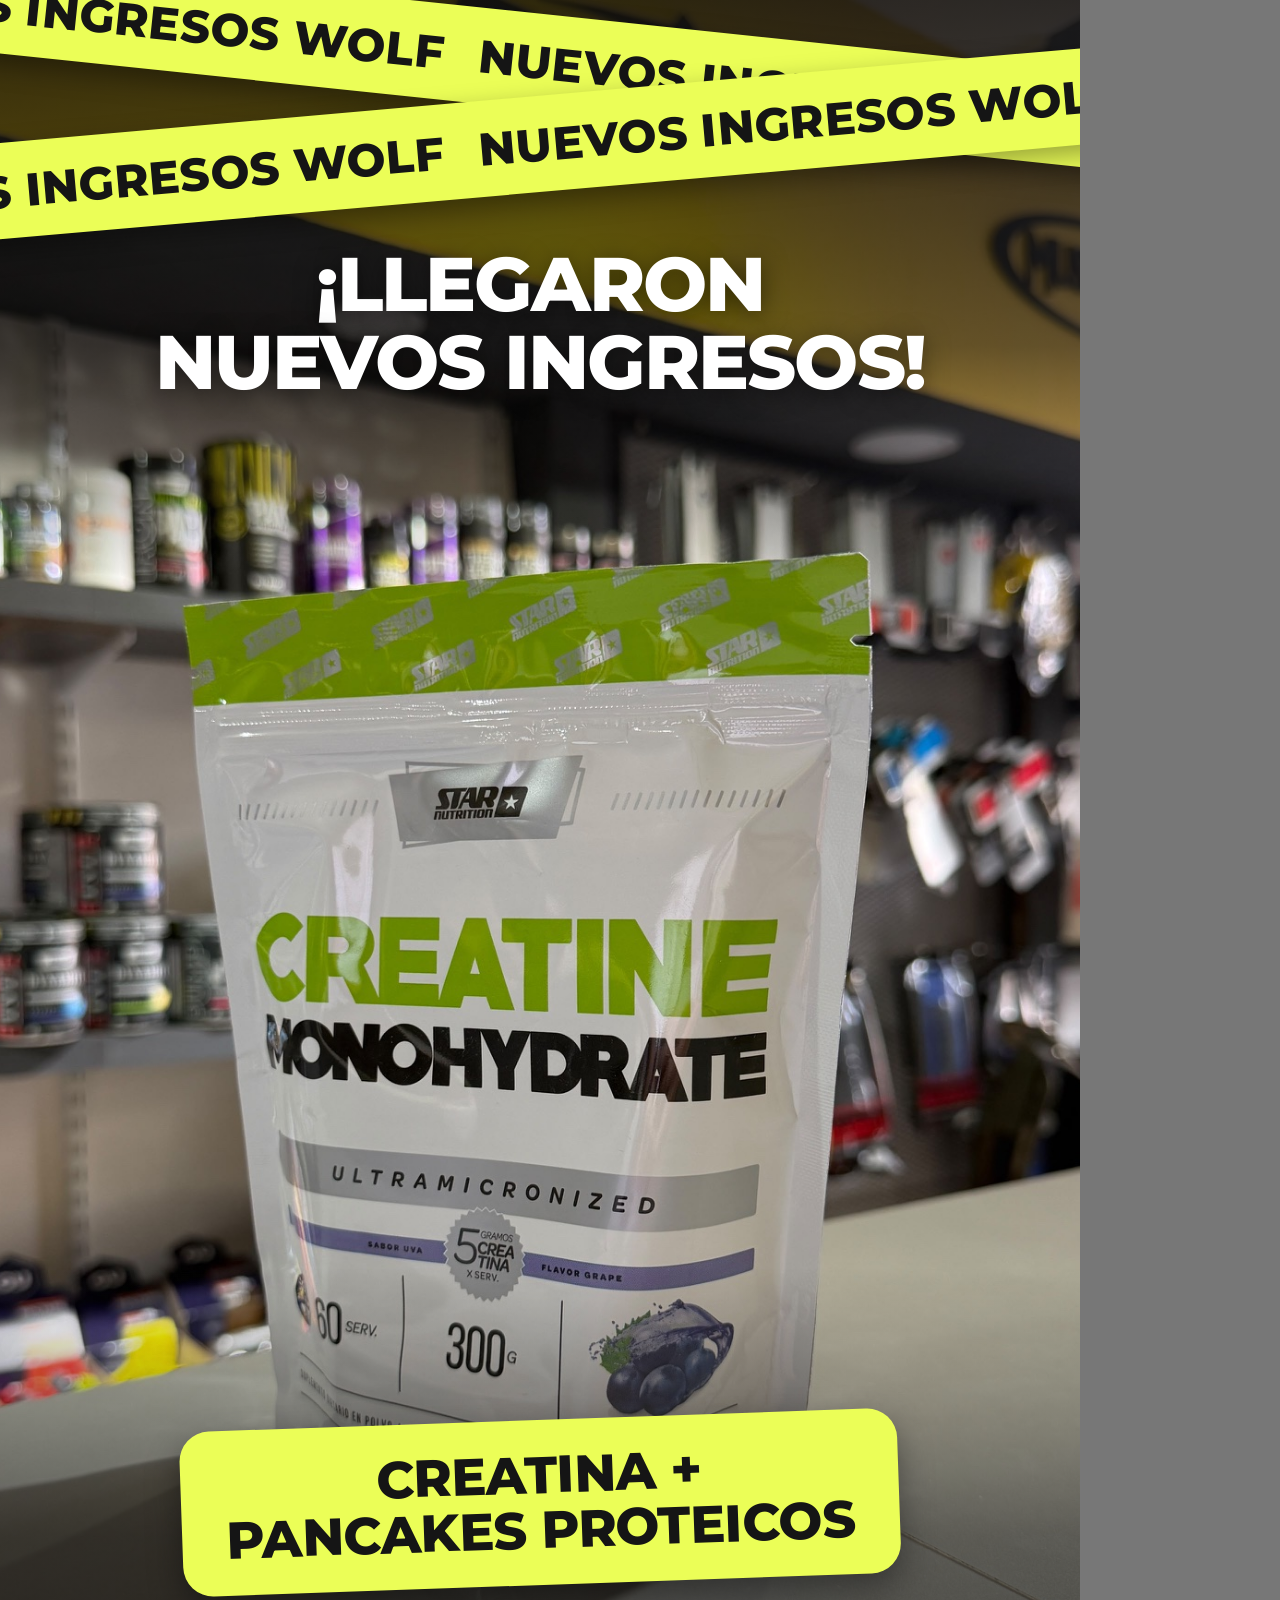
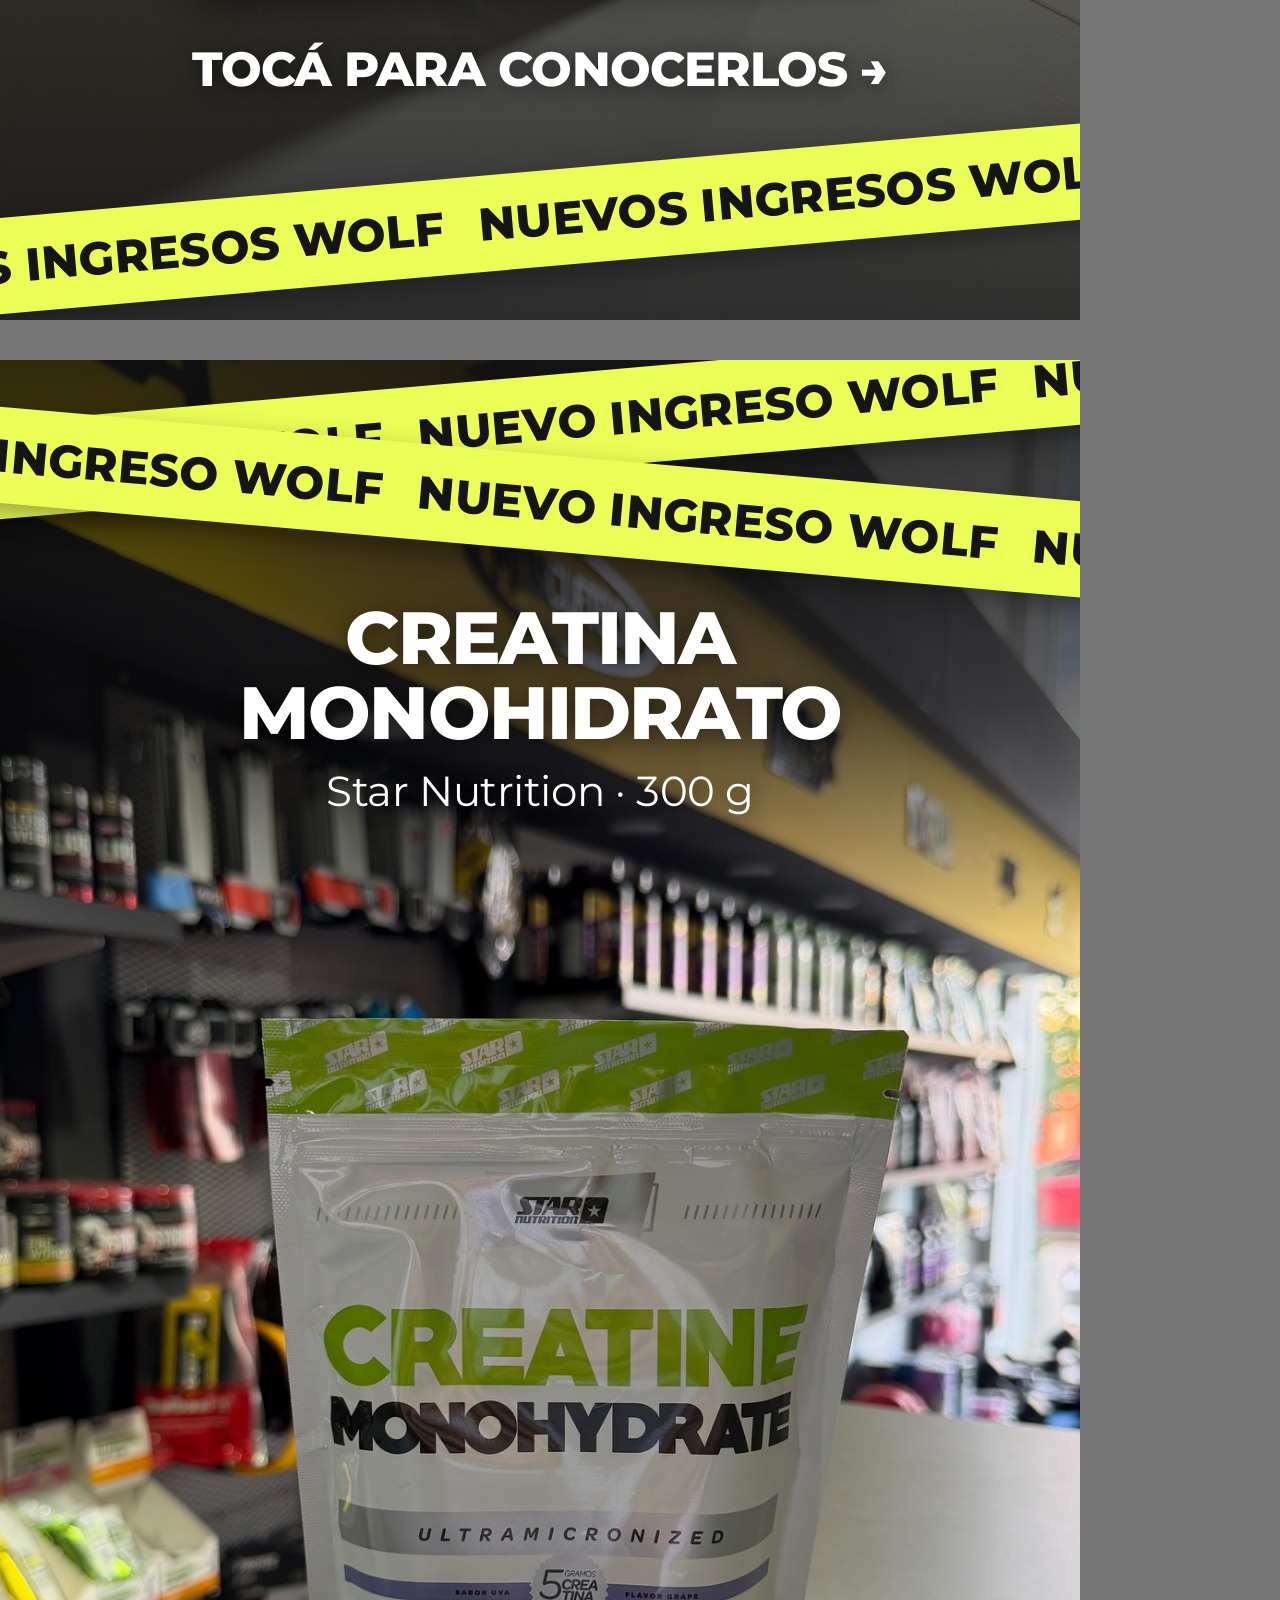
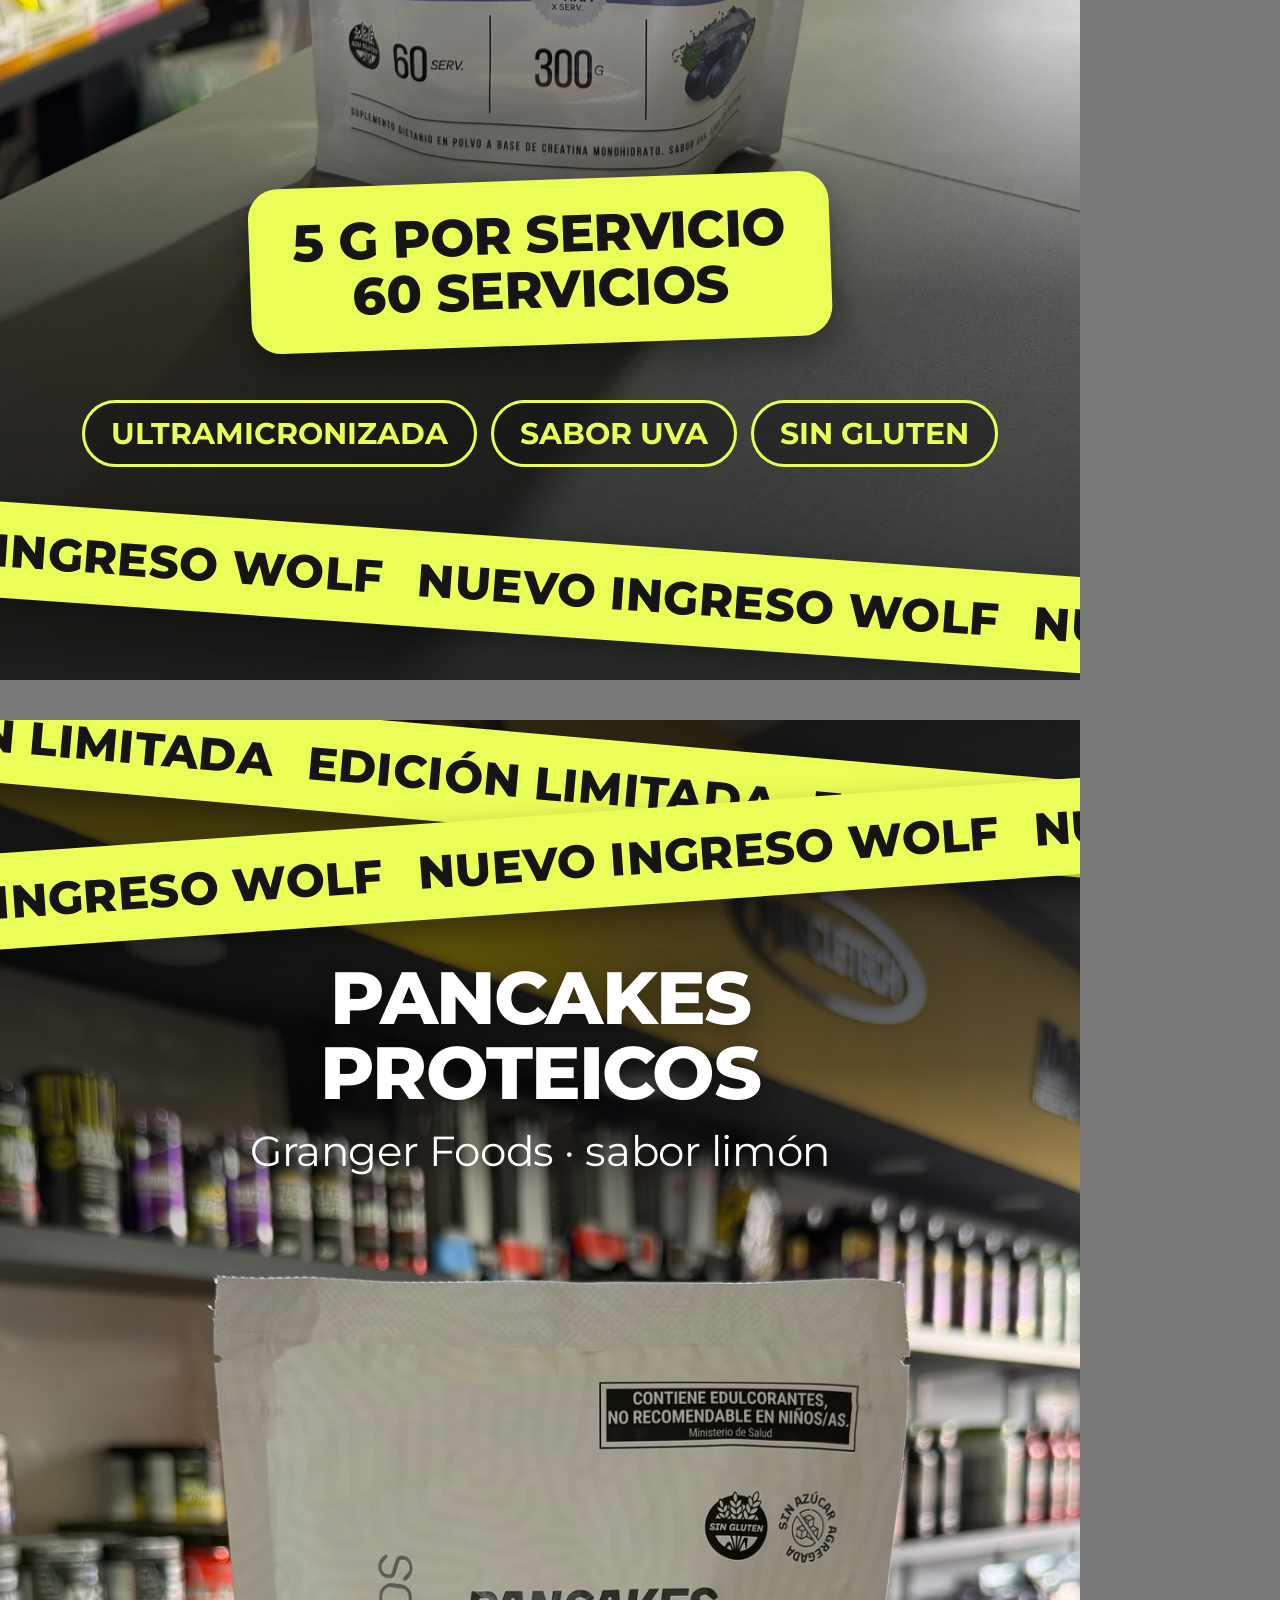
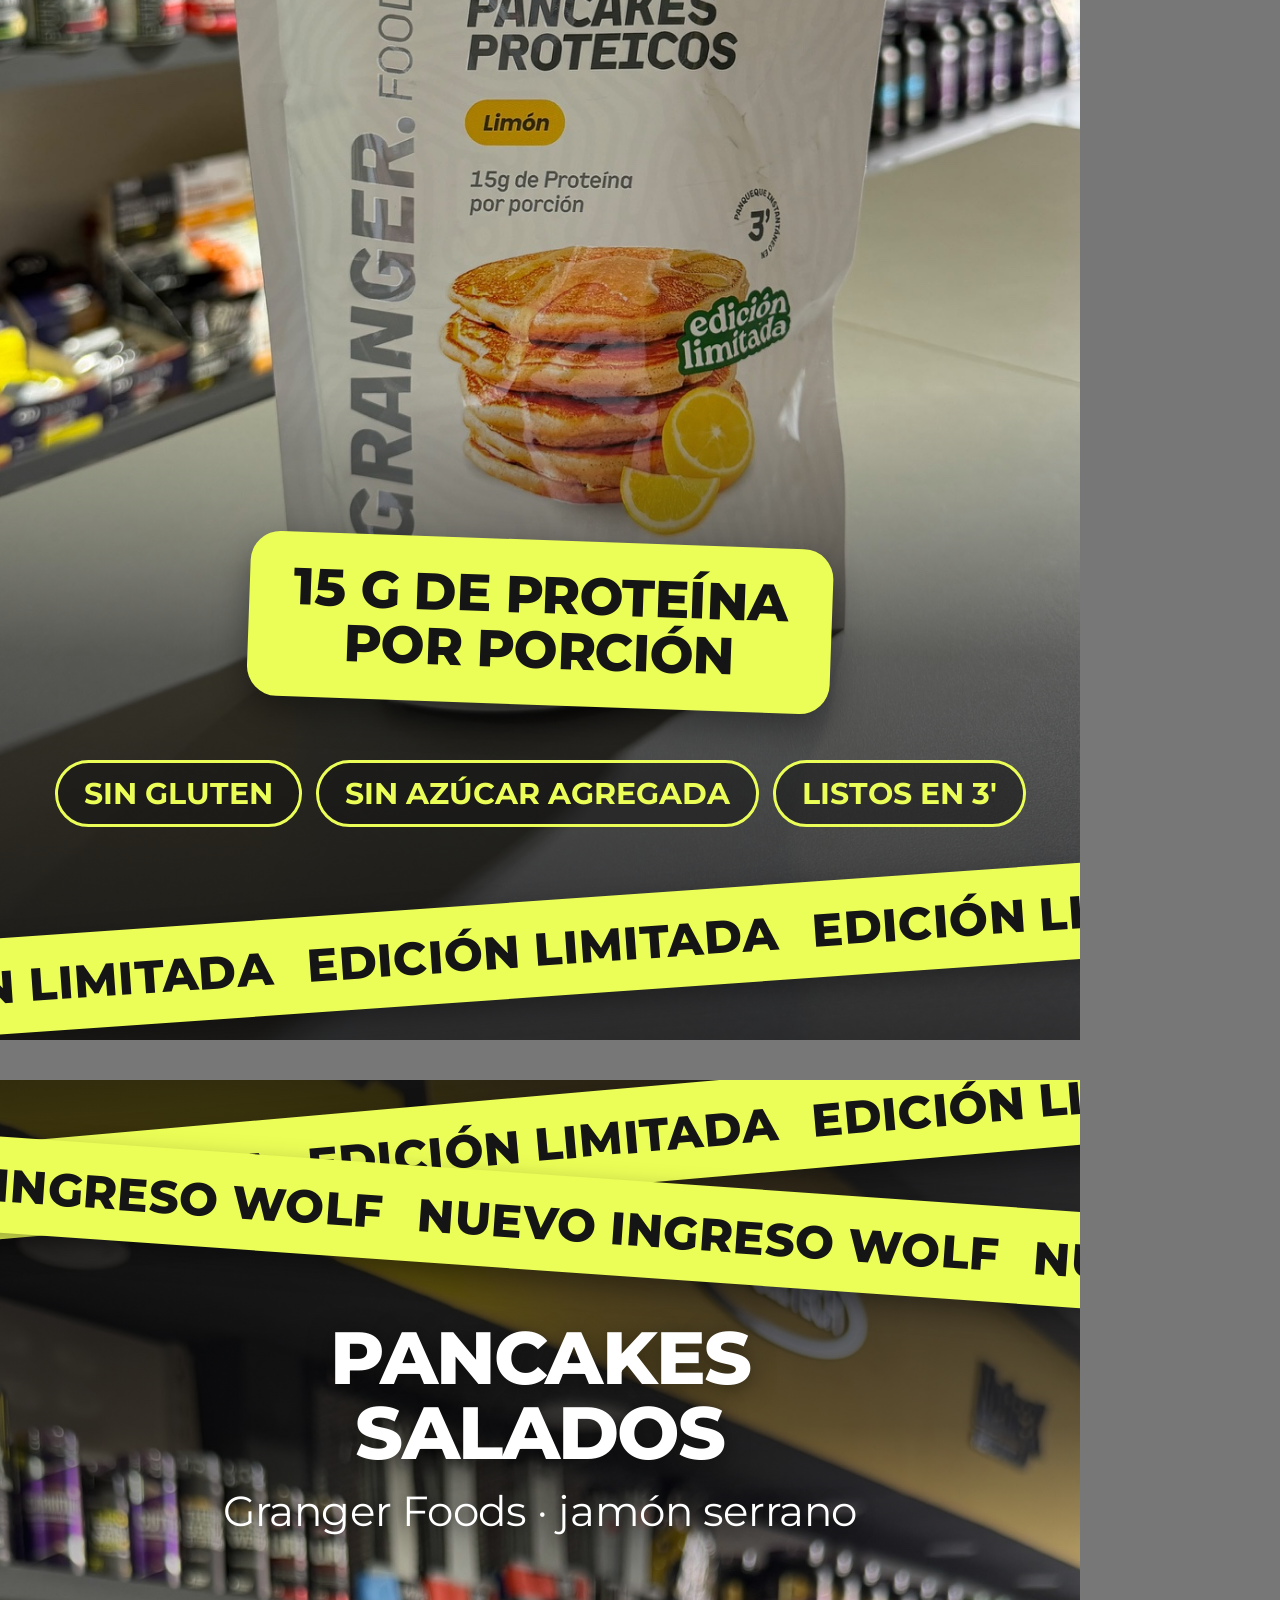
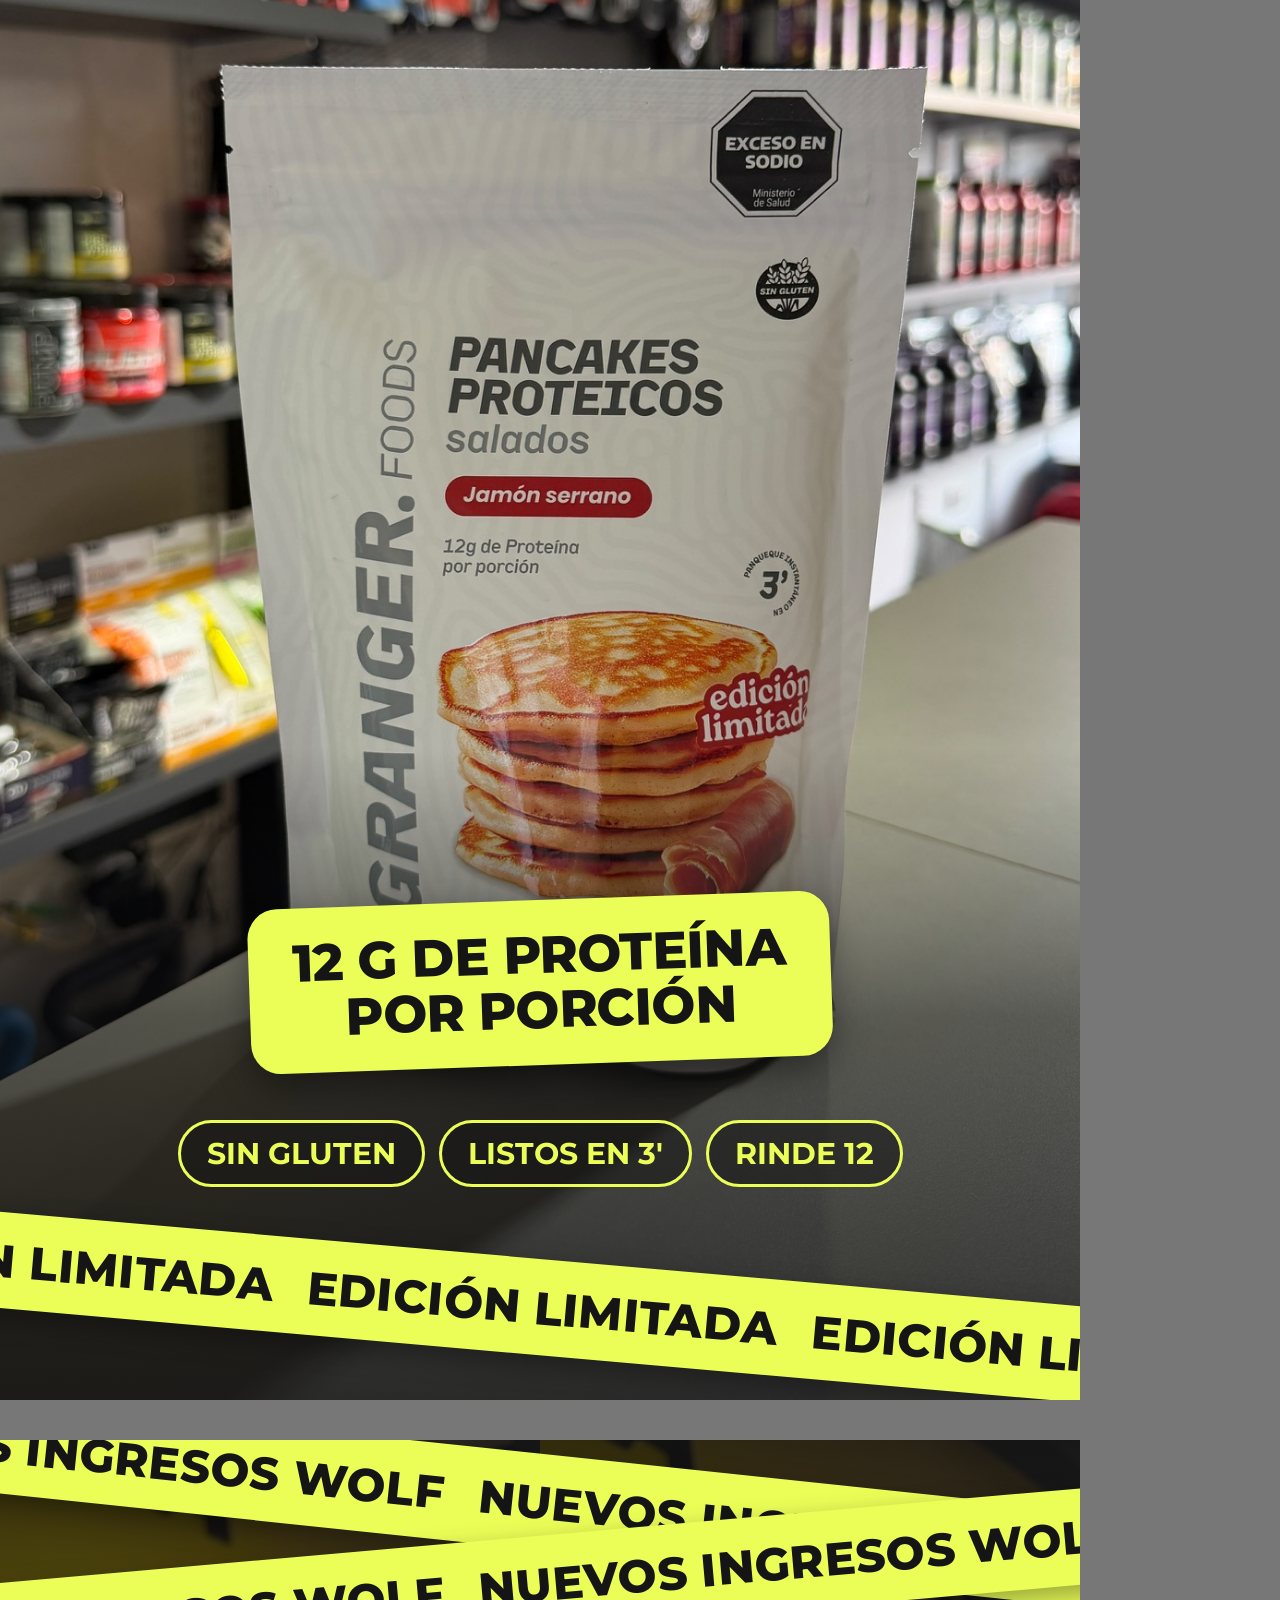
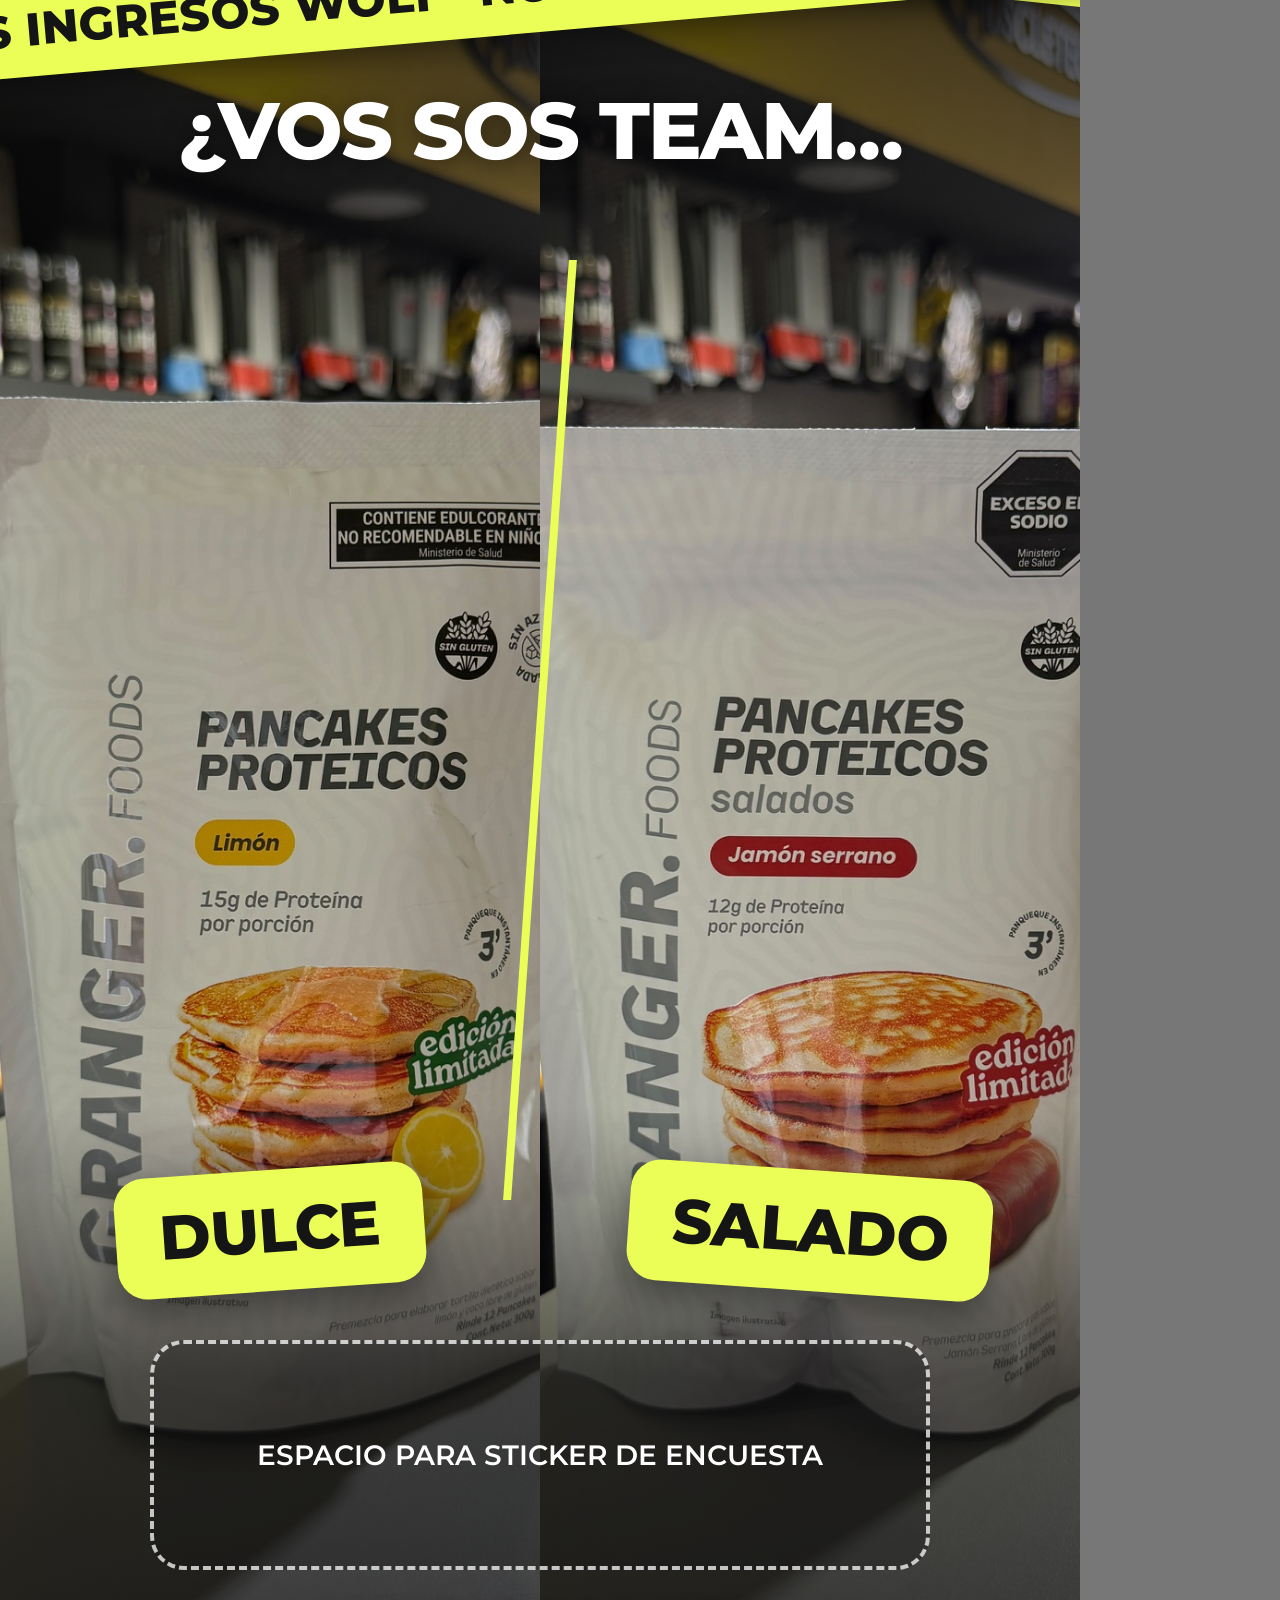
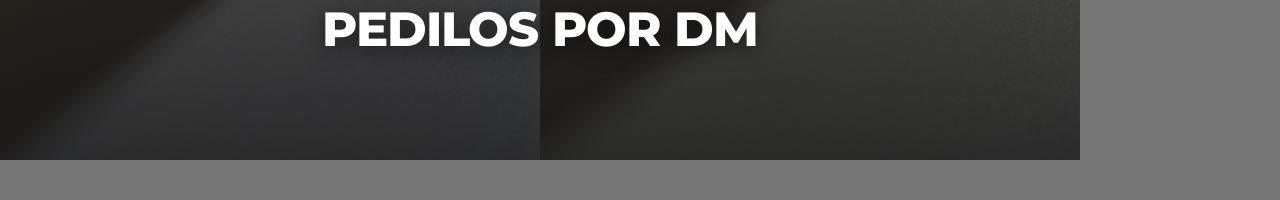
==== commit 8bb06566: "Historias Wolf: usar la foto completa y nítida de fondo Co-Authored-By: Claude Opus 5.5 <noreply@ant" ====
--- a/wolf-historias/historias.html
+++ b/wolf-historias/historias.html
@@ -11,151 +11,117 @@
   body{background:#777;font-family:"Montserrat",sans-serif}
   .story{width:1080px;height:1920px;position:relative;overflow:hidden;background:#2b2a28;margin:0 0 40px;color:var(--white)}
 
-  /* fondo: misma foto, desenfocada y oscurecida */
-  .bg{position:absolute;inset:-60px;background-size:cover;background-position:center;filter:blur(26px) brightness(.42) saturate(.9)}
-  .shade{position:absolute;inset:0;background:linear-gradient(180deg,rgba(20,20,20,.55) 0%,rgba(20,20,20,.1) 40%,rgba(20,20,20,.15) 70%,rgba(80,85,40,.55) 100%)}
+  /* foto completa, nítida */
+  .full{position:absolute;inset:0;width:100%;height:100%;object-fit:cover}
+  .shade{position:absolute;inset:0;background:linear-gradient(180deg,
+      rgba(15,15,15,.85) 0%, rgba(15,15,15,.6) 18%, rgba(15,15,15,0) 30%,
+      rgba(15,15,15,0) 66%, rgba(15,15,15,.6) 80%, rgba(15,15,15,.85) 100%)}
 
   /* cintas */
   .tape{position:absolute;left:-200px;width:1500px;height:96px;background:var(--lime);color:var(--ink);
         font-weight:800;font-size:46px;letter-spacing:.01em;white-space:nowrap;overflow:hidden;display:flex;align-items:center;
-        box-shadow:0 10px 26px rgba(0,0,0,.35)}
+        box-shadow:0 10px 26px rgba(0,0,0,.35);z-index:6}
   .tape span{padding-right:34px}
 
-  .h1{position:absolute;left:60px;right:60px;text-align:center;font-weight:800;text-transform:uppercase;letter-spacing:-.025em;line-height:1.02;text-shadow:0 4px 24px rgba(0,0,0,.35)}
-  .sub{position:absolute;left:60px;right:60px;text-align:center;font-weight:300;font-size:50px;letter-spacing:-.01em}
-  .box{position:absolute;left:50%;background:var(--lime);color:var(--ink);border-radius:30px;padding:28px 44px;font-weight:800;text-transform:uppercase;text-align:center;line-height:1.05;letter-spacing:-.01em;box-shadow:0 14px 34px rgba(0,0,0,.35);z-index:5;white-space:nowrap}
-
-  .photo{position:absolute;border-radius:38px;overflow:hidden;box-shadow:0 30px 70px rgba(0,0,0,.55);z-index:3}
-  .photo img{width:100%;height:100%;object-fit:cover;display:block}
+  .h1{position:absolute;left:60px;right:60px;text-align:center;font-weight:800;text-transform:uppercase;letter-spacing:-.025em;line-height:1.02;text-shadow:0 4px 24px rgba(0,0,0,.5);z-index:5}
+  .sub{position:absolute;left:60px;right:60px;text-align:center;font-weight:400;font-size:48px;letter-spacing:-.01em;text-shadow:0 3px 18px rgba(0,0,0,.6);z-index:5}
+  .box{position:absolute;left:50%;background:var(--lime);color:var(--ink);border-radius:30px;padding:28px 44px;font-weight:800;text-transform:uppercase;text-align:center;line-height:1.05;letter-spacing:-.01em;box-shadow:0 14px 34px rgba(0,0,0,.4);z-index:5;white-space:nowrap}
 
   .scribble{position:absolute;z-index:4;pointer-events:none}
   .scribble path{fill:none;stroke:#fff;stroke-width:5;stroke-linecap:round}
 
   .pills{position:absolute;left:40px;right:40px;display:flex;justify-content:center;gap:14px;flex-wrap:wrap;z-index:5}
-  .pills span{border:3px solid var(--lime);color:var(--lime);border-radius:999px;padding:12px 26px;font-weight:700;font-size:30px;text-transform:uppercase;background:rgba(20,20,20,.35)}
-  .foot{position:absolute;left:60px;right:60px;text-align:center;font-weight:800;font-size:58px;text-transform:uppercase;letter-spacing:-.02em;z-index:5;text-shadow:0 4px 20px rgba(0,0,0,.4)}
+  .pills span{border:3px solid var(--lime);color:var(--lime);border-radius:999px;padding:12px 26px;font-weight:700;font-size:30px;text-transform:uppercase;background:rgba(20,20,20,.55)}
+  .foot{position:absolute;left:60px;right:60px;text-align:center;font-weight:800;font-size:56px;text-transform:uppercase;letter-spacing:-.02em;z-index:5;text-shadow:0 4px 20px rgba(0,0,0,.5)}
 
-  .poll{position:absolute;left:150px;right:150px;height:250px;border:4px dashed rgba(255,255,255,.55);border-radius:34px;display:flex;align-items:center;justify-content:center;font-weight:600;font-size:28px;color:rgba(255,255,255,.7);text-transform:uppercase}
+  .half{position:absolute;top:0;bottom:0;width:540px;overflow:hidden}
+  .half img{position:absolute;top:0;height:100%;width:auto}
+  .divider{position:absolute;top:420px;bottom:560px;left:536px;width:8px;background:var(--lime);z-index:4;transform:skewX(-4deg)}
+  .poll{position:absolute;left:150px;right:150px;height:230px;border:4px dashed rgba(255,255,255,.75);border-radius:34px;display:flex;align-items:center;justify-content:center;font-weight:600;font-size:28px;color:#fff;text-transform:uppercase;background:rgba(20,20,20,.35);z-index:5}
 </style>
 </head>
 <body>
 
 <!-- ============ 01 PORTADA ============ -->
 <section class="story" id="s1">
-  <div class="bg" style="background-image:url(img/creatina2.jpg)"></div><div class="shade"></div>
+  <img class="full" src="img/creatina2.jpg" style="object-position:50% 70%"><div class="shade"></div>
 
-  <div class="tape" style="top:70px;transform:rotate(6deg)"><span>NUEVOS INGRESOS WOLF</span><span>NUEVOS INGRESOS WOLF</span><span>NUEVOS INGRESOS WOLF</span><span>NUEVOS INGRESOS WOLF</span><span>NUEVOS INGRESOS WOLF</span><span>NUEVOS INGRESOS WOLF</span></div>
-  <div class="tape" style="top:150px;transform:rotate(-5deg)"><span>NUEVOS INGRESOS WOLF</span><span>NUEVOS INGRESOS WOLF</span><span>NUEVOS INGRESOS WOLF</span><span>NUEVOS INGRESOS WOLF</span><span>NUEVOS INGRESOS WOLF</span><span>NUEVOS INGRESOS WOLF</span></div>
+  <div class="tape" style="top:15px;transform:rotate(6deg)"><span>NUEVOS INGRESOS WOLF</span><span>NUEVOS INGRESOS WOLF</span><span>NUEVOS INGRESOS WOLF</span><span>NUEVOS INGRESOS WOLF</span></div>
+  <div class="tape" style="top:95px;transform:rotate(-5deg)"><span>NUEVOS INGRESOS WOLF</span><span>NUEVOS INGRESOS WOLF</span><span>NUEVOS INGRESOS WOLF</span><span>NUEVOS INGRESOS WOLF</span></div>
 
-  <div class="h1" style="top:360px;font-size:104px">¡Llegaron<br>nuevos<br>ingresos!</div>
+  <div class="h1" style="top:245px;font-size:76px">¡Llegaron<br>nuevos ingresos!</div>
 
-  <div class="photo" style="left:40px;top:780px;width:390px;height:520px;transform:rotate(-8deg)"><img src="img/limon.jpg" style="object-position:50% 62%"></div>
-  <div class="photo" style="left:650px;top:800px;width:390px;height:520px;transform:rotate(8deg)"><img src="img/jamon.jpg" style="object-position:50% 60%"></div>
-  <div class="photo" style="left:330px;top:740px;width:420px;height:580px;transform:rotate(1deg);z-index:4"><img src="img/creatina2.jpg" style="object-position:50% 62%"></div>
+  <div class="box" style="top:1420px;transform:translateX(-50%) rotate(-2deg);font-size:52px">Creatina +<br>pancakes proteicos</div>
+  <div class="foot" style="top:1640px;font-size:48px">Tocá para conocerlos →</div>
 
-  <svg class="scribble" style="left:0;top:600px" width="1080" height="900" viewBox="0 0 1080 900">
-    <path d="M60 140 C 220 60, 420 70, 520 120"/>
-    <path d="M1030 760 C 960 840, 820 880, 700 860"/>
-  </svg>
-
-  <div class="box" style="top:1290px;transform:translateX(-50%) rotate(-2deg);font-size:54px">Creatina +<br>pancakes proteicos</div>
-  <div class="foot" style="top:1520px">Tocá para conocerlos →</div>
-
-  <div class="tape" style="top:1690px;transform:rotate(-6deg)"><span>NUEVOS INGRESOS WOLF</span><span>NUEVOS INGRESOS WOLF</span><span>NUEVOS INGRESOS WOLF</span><span>NUEVOS INGRESOS WOLF</span><span>NUEVOS INGRESOS WOLF</span><span>NUEVOS INGRESOS WOLF</span></div>
-  <div class="tape" style="top:1790px;transform:rotate(4deg)"><span>NUEVOS INGRESOS WOLF</span><span>NUEVOS INGRESOS WOLF</span><span>NUEVOS INGRESOS WOLF</span><span>NUEVOS INGRESOS WOLF</span><span>NUEVOS INGRESOS WOLF</span><span>NUEVOS INGRESOS WOLF</span></div>
+  <div class="tape" style="top:1770px;transform:rotate(-5deg)"><span>NUEVOS INGRESOS WOLF</span><span>NUEVOS INGRESOS WOLF</span><span>NUEVOS INGRESOS WOLF</span><span>NUEVOS INGRESOS WOLF</span></div>
 </section>
 
 <!-- ============ 02 CREATINA ============ -->
 <section class="story" id="s2">
-  <div class="bg" style="background-image:url(img/creatina1.jpg)"></div><div class="shade"></div>
+  <img class="full" src="img/creatina1.jpg" style="object-position:50% 75%"><div class="shade"></div>
 
-  <div class="tape" style="top:60px;transform:rotate(-5deg)"><span>NUEVO INGRESO WOLF</span><span>NUEVO INGRESO WOLF</span><span>NUEVO INGRESO WOLF</span><span>NUEVO INGRESO WOLF</span><span>NUEVO INGRESO WOLF</span><span>NUEVO INGRESO WOLF</span></div>
-  <div class="tape" style="top:140px;transform:rotate(5deg)"><span>NUEVO INGRESO WOLF</span><span>NUEVO INGRESO WOLF</span><span>NUEVO INGRESO WOLF</span><span>NUEVO INGRESO WOLF</span><span>NUEVO INGRESO WOLF</span><span>NUEVO INGRESO WOLF</span></div>
+  <div class="tape" style="top:15px;transform:rotate(-5deg)"><span>NUEVO INGRESO WOLF</span><span>NUEVO INGRESO WOLF</span><span>NUEVO INGRESO WOLF</span><span>NUEVO INGRESO WOLF</span></div>
+  <div class="tape" style="top:95px;transform:rotate(5deg)"><span>NUEVO INGRESO WOLF</span><span>NUEVO INGRESO WOLF</span><span>NUEVO INGRESO WOLF</span><span>NUEVO INGRESO WOLF</span></div>
 
-  <div class="h1" style="top:330px;font-size:86px">Creatina<br>monohidrato</div>
-  <div class="sub" style="top:525px">Star Nutrition · 300 g</div>
+  <div class="h1" style="top:240px;font-size:74px">Creatina<br>monohidrato</div>
+  <div class="sub" style="top:405px;font-size:42px">Star Nutrition · 300 g</div>
 
-  <div class="photo" style="left:170px;top:700px;width:740px;height:880px;transform:rotate(2.5deg)"><img src="img/creatina1.jpg" style="object-position:50% 70%"></div>
-  <div class="box" style="top:640px;transform:translateX(-50%) rotate(-2deg);font-size:54px">5 g por servicio<br>60 servicios</div>
+  <div class="box" style="top:1420px;transform:translateX(-50%) rotate(-2deg);font-size:52px">5 g por servicio<br>60 servicios</div>
+  <div class="pills" style="top:1640px"><span>Ultramicronizada</span><span>Sabor uva</span><span>Sin gluten</span></div>
 
-  <svg class="scribble" style="left:0;top:700px" width="1080" height="1000" viewBox="0 0 1080 1000">
-    <path d="M70 380 C 30 520, 60 700, 150 800"/>
-    <path d="M1010 120 C 1060 260, 1050 420, 960 520"/>
-  </svg>
-
-  <div class="pills" style="top:1610px"><span>Ultramicronizada</span><span>Sabor uva</span><span>Sin gluten</span></div>
-
-  <div class="tape" style="top:1735px;transform:rotate(-4deg)"><span>NUEVO INGRESO WOLF</span><span>NUEVO INGRESO WOLF</span><span>NUEVO INGRESO WOLF</span><span>NUEVO INGRESO WOLF</span><span>NUEVO INGRESO WOLF</span><span>NUEVO INGRESO WOLF</span></div>
-  <div class="tape" style="top:1825px;transform:rotate(5deg)"><span>NUEVO INGRESO WOLF</span><span>NUEVO INGRESO WOLF</span><span>NUEVO INGRESO WOLF</span><span>NUEVO INGRESO WOLF</span><span>NUEVO INGRESO WOLF</span><span>NUEVO INGRESO WOLF</span></div>
+  <div class="tape" style="top:1780px;transform:rotate(4deg)"><span>NUEVO INGRESO WOLF</span><span>NUEVO INGRESO WOLF</span><span>NUEVO INGRESO WOLF</span><span>NUEVO INGRESO WOLF</span></div>
 </section>
 
 <!-- ============ 03 PANCAKES LIMÓN ============ -->
 <section class="story" id="s3">
-  <div class="bg" style="background-image:url(img/limon.jpg)"></div><div class="shade"></div>
+  <img class="full" src="img/limon.jpg" style="object-position:50% 70%"><div class="shade"></div>
 
-  <div class="tape" style="top:60px;transform:rotate(5deg)"><span>EDICIÓN LIMITADA</span><span>EDICIÓN LIMITADA</span><span>EDICIÓN LIMITADA</span><span>EDICIÓN LIMITADA</span><span>EDICIÓN LIMITADA</span><span>EDICIÓN LIMITADA</span><span>EDICIÓN LIMITADA</span><span>EDICIÓN LIMITADA</span></div>
-  <div class="tape" style="top:150px;transform:rotate(-4deg)"><span>NUEVO INGRESO WOLF</span><span>NUEVO INGRESO WOLF</span><span>NUEVO INGRESO WOLF</span><span>NUEVO INGRESO WOLF</span><span>NUEVO INGRESO WOLF</span><span>NUEVO INGRESO WOLF</span></div>
+  <div class="tape" style="top:15px;transform:rotate(5deg)"><span>EDICIÓN LIMITADA</span><span>EDICIÓN LIMITADA</span><span>EDICIÓN LIMITADA</span><span>EDICIÓN LIMITADA</span><span>EDICIÓN LIMITADA</span></div>
+  <div class="tape" style="top:95px;transform:rotate(-4deg)"><span>NUEVO INGRESO WOLF</span><span>NUEVO INGRESO WOLF</span><span>NUEVO INGRESO WOLF</span><span>NUEVO INGRESO WOLF</span></div>
 
-  <div class="h1" style="top:330px;font-size:86px">Pancakes<br>proteicos</div>
-  <div class="sub" style="top:525px">Granger Foods · sabor limón</div>
+  <div class="h1" style="top:240px;font-size:74px">Pancakes<br>proteicos</div>
+  <div class="sub" style="top:405px;font-size:42px">Granger Foods · sabor limón</div>
 
-  <div class="photo" style="left:170px;top:700px;width:740px;height:880px;transform:rotate(-2.5deg)"><img src="img/limon.jpg" style="object-position:50% 62%"></div>
-  <div class="box" style="top:640px;transform:translateX(-50%) rotate(2deg);font-size:54px">15 g de proteína<br>por porción</div>
+  <div class="box" style="top:1420px;transform:translateX(-50%) rotate(2deg);font-size:52px">15 g de proteína<br>por porción</div>
+  <div class="pills" style="top:1640px"><span>Sin gluten</span><span>Sin azúcar agregada</span><span>Listos en 3'</span></div>
 
-  <svg class="scribble" style="left:0;top:700px" width="1080" height="1000" viewBox="0 0 1080 1000">
-    <path d="M1015 380 C 1060 520, 1030 700, 930 800"/>
-    <path d="M60 140 C 20 260, 40 400, 130 500"/>
-  </svg>
-
-  <div class="pills" style="top:1610px"><span>Sin gluten</span><span>Sin azúcar agregada</span><span>Listos en 3'</span></div>
-
-  <div class="tape" style="top:1735px;transform:rotate(4deg)"><span>NUEVO INGRESO WOLF</span><span>NUEVO INGRESO WOLF</span><span>NUEVO INGRESO WOLF</span><span>NUEVO INGRESO WOLF</span><span>NUEVO INGRESO WOLF</span><span>NUEVO INGRESO WOLF</span></div>
-  <div class="tape" style="top:1825px;transform:rotate(-5deg)"><span>EDICIÓN LIMITADA</span><span>EDICIÓN LIMITADA</span><span>EDICIÓN LIMITADA</span><span>EDICIÓN LIMITADA</span><span>EDICIÓN LIMITADA</span><span>EDICIÓN LIMITADA</span><span>EDICIÓN LIMITADA</span><span>EDICIÓN LIMITADA</span></div>
+  <div class="tape" style="top:1780px;transform:rotate(-4deg)"><span>EDICIÓN LIMITADA</span><span>EDICIÓN LIMITADA</span><span>EDICIÓN LIMITADA</span><span>EDICIÓN LIMITADA</span><span>EDICIÓN LIMITADA</span></div>
 </section>
 
 <!-- ============ 04 PANCAKES JAMÓN SERRANO ============ -->
 <section class="story" id="s4">
-  <div class="bg" style="background-image:url(img/jamon.jpg)"></div><div class="shade"></div>
+  <img class="full" src="img/jamon.jpg" style="object-position:50% 70%"><div class="shade"></div>
 
-  <div class="tape" style="top:60px;transform:rotate(-5deg)"><span>EDICIÓN LIMITADA</span><span>EDICIÓN LIMITADA</span><span>EDICIÓN LIMITADA</span><span>EDICIÓN LIMITADA</span><span>EDICIÓN LIMITADA</span><span>EDICIÓN LIMITADA</span><span>EDICIÓN LIMITADA</span><span>EDICIÓN LIMITADA</span></div>
-  <div class="tape" style="top:150px;transform:rotate(4deg)"><span>NUEVO INGRESO WOLF</span><span>NUEVO INGRESO WOLF</span><span>NUEVO INGRESO WOLF</span><span>NUEVO INGRESO WOLF</span><span>NUEVO INGRESO WOLF</span><span>NUEVO INGRESO WOLF</span></div>
+  <div class="tape" style="top:15px;transform:rotate(-5deg)"><span>EDICIÓN LIMITADA</span><span>EDICIÓN LIMITADA</span><span>EDICIÓN LIMITADA</span><span>EDICIÓN LIMITADA</span><span>EDICIÓN LIMITADA</span></div>
+  <div class="tape" style="top:95px;transform:rotate(4deg)"><span>NUEVO INGRESO WOLF</span><span>NUEVO INGRESO WOLF</span><span>NUEVO INGRESO WOLF</span><span>NUEVO INGRESO WOLF</span></div>
 
-  <div class="h1" style="top:330px;font-size:86px">Pancakes<br>salados</div>
-  <div class="sub" style="top:525px">Granger Foods · jamón serrano</div>
+  <div class="h1" style="top:240px;font-size:74px">Pancakes<br>salados</div>
+  <div class="sub" style="top:405px;font-size:42px">Granger Foods · jamón serrano</div>
 
-  <div class="photo" style="left:170px;top:700px;width:740px;height:880px;transform:rotate(2.5deg)"><img src="img/jamon.jpg" style="object-position:50% 60%"></div>
-  <div class="box" style="top:640px;transform:translateX(-50%) rotate(-2deg);font-size:54px">12 g de proteína<br>por porción</div>
+  <div class="box" style="top:1420px;transform:translateX(-50%) rotate(-2deg);font-size:52px">12 g de proteína<br>por porción</div>
+  <div class="pills" style="top:1640px"><span>Sin gluten</span><span>Listos en 3'</span><span>Rinde 12</span></div>
 
-  <svg class="scribble" style="left:0;top:700px" width="1080" height="1000" viewBox="0 0 1080 1000">
-    <path d="M70 380 C 30 520, 60 700, 150 800"/>
-    <path d="M1010 120 C 1060 260, 1050 420, 960 520"/>
-  </svg>
-
-  <div class="pills" style="top:1610px"><span>Sin gluten</span><span>Listos en 3'</span><span>Rinde 12</span></div>
-
-  <div class="tape" style="top:1735px;transform:rotate(-4deg)"><span>NUEVO INGRESO WOLF</span><span>NUEVO INGRESO WOLF</span><span>NUEVO INGRESO WOLF</span><span>NUEVO INGRESO WOLF</span><span>NUEVO INGRESO WOLF</span><span>NUEVO INGRESO WOLF</span></div>
-  <div class="tape" style="top:1825px;transform:rotate(5deg)"><span>EDICIÓN LIMITADA</span><span>EDICIÓN LIMITADA</span><span>EDICIÓN LIMITADA</span><span>EDICIÓN LIMITADA</span><span>EDICIÓN LIMITADA</span><span>EDICIÓN LIMITADA</span><span>EDICIÓN LIMITADA</span><span>EDICIÓN LIMITADA</span></div>
+  <div class="tape" style="top:1780px;transform:rotate(5deg)"><span>EDICIÓN LIMITADA</span><span>EDICIÓN LIMITADA</span><span>EDICIÓN LIMITADA</span><span>EDICIÓN LIMITADA</span><span>EDICIÓN LIMITADA</span></div>
 </section>
 
 <!-- ============ 05 CIERRE ============ -->
 <section class="story" id="s5">
-  <div class="bg" style="background-image:url(img/limon.jpg);filter:blur(30px) brightness(.35)"></div><div class="shade"></div>
+  <div class="half" style="left:0"><img src="img/limon.jpg" style="left:-450px"></div>
+  <div class="half" style="left:540px"><img src="img/jamon.jpg" style="left:-455px"></div>
+  <div class="divider"></div>
+  <div class="shade"></div>
 
-  <div class="tape" style="top:70px;transform:rotate(6deg)"><span>NUEVOS INGRESOS WOLF</span><span>NUEVOS INGRESOS WOLF</span><span>NUEVOS INGRESOS WOLF</span><span>NUEVOS INGRESOS WOLF</span><span>NUEVOS INGRESOS WOLF</span><span>NUEVOS INGRESOS WOLF</span></div>
-  <div class="tape" style="top:150px;transform:rotate(-5deg)"><span>NUEVOS INGRESOS WOLF</span><span>NUEVOS INGRESOS WOLF</span><span>NUEVOS INGRESOS WOLF</span><span>NUEVOS INGRESOS WOLF</span><span>NUEVOS INGRESOS WOLF</span><span>NUEVOS INGRESOS WOLF</span></div>
+  <div class="tape" style="top:15px;transform:rotate(6deg)"><span>NUEVOS INGRESOS WOLF</span><span>NUEVOS INGRESOS WOLF</span><span>NUEVOS INGRESOS WOLF</span><span>NUEVOS INGRESOS WOLF</span></div>
+  <div class="tape" style="top:95px;transform:rotate(-5deg)"><span>NUEVOS INGRESOS WOLF</span><span>NUEVOS INGRESOS WOLF</span><span>NUEVOS INGRESOS WOLF</span><span>NUEVOS INGRESOS WOLF</span></div>
 
-  <div class="h1" style="top:390px;font-size:96px">¿Vos sos<br>team…</div>
+  <div class="h1" style="top:250px;font-size:80px">¿Vos sos team…</div>
 
-  <div class="photo" style="left:70px;top:680px;width:430px;height:560px;transform:rotate(-6deg)"><img src="img/limon.jpg" style="object-position:50% 62%"></div>
-  <div class="photo" style="left:580px;top:680px;width:430px;height:560px;transform:rotate(6deg)"><img src="img/jamon.jpg" style="object-position:50% 60%"></div>
-  <div class="box" style="left:285px;top:1180px;transform:translateX(-50%) rotate(-4deg);font-size:64px">Dulce</div>
-  <div class="box" style="left:795px;top:1180px;transform:translateX(-50%) rotate(4deg);font-size:64px">Salado</div>
+  <div class="box" style="left:270px;top:1330px;transform:translateX(-50%) rotate(-4deg);font-size:62px">Dulce</div>
+  <div class="box" style="left:810px;top:1330px;transform:translateX(-50%) rotate(4deg);font-size:62px">Salado</div>
 
-  <div class="poll" style="top:1360px">Espacio para sticker de encuesta</div>
-
-  <div class="foot" style="top:1650px;font-size:50px">Pedilos por DM</div>
-
-  <div class="tape" style="top:1770px;transform:rotate(-4deg)"><span>NUEVOS INGRESOS WOLF</span><span>NUEVOS INGRESOS WOLF</span><span>NUEVOS INGRESOS WOLF</span><span>NUEVOS INGRESOS WOLF</span><span>NUEVOS INGRESOS WOLF</span><span>NUEVOS INGRESOS WOLF</span></div>
+  <div class="poll" style="top:1500px">Espacio para sticker de encuesta</div>
+  <div class="foot" style="top:1760px;font-size:48px">Pedilos por DM</div>
 </section>
 
 </body>
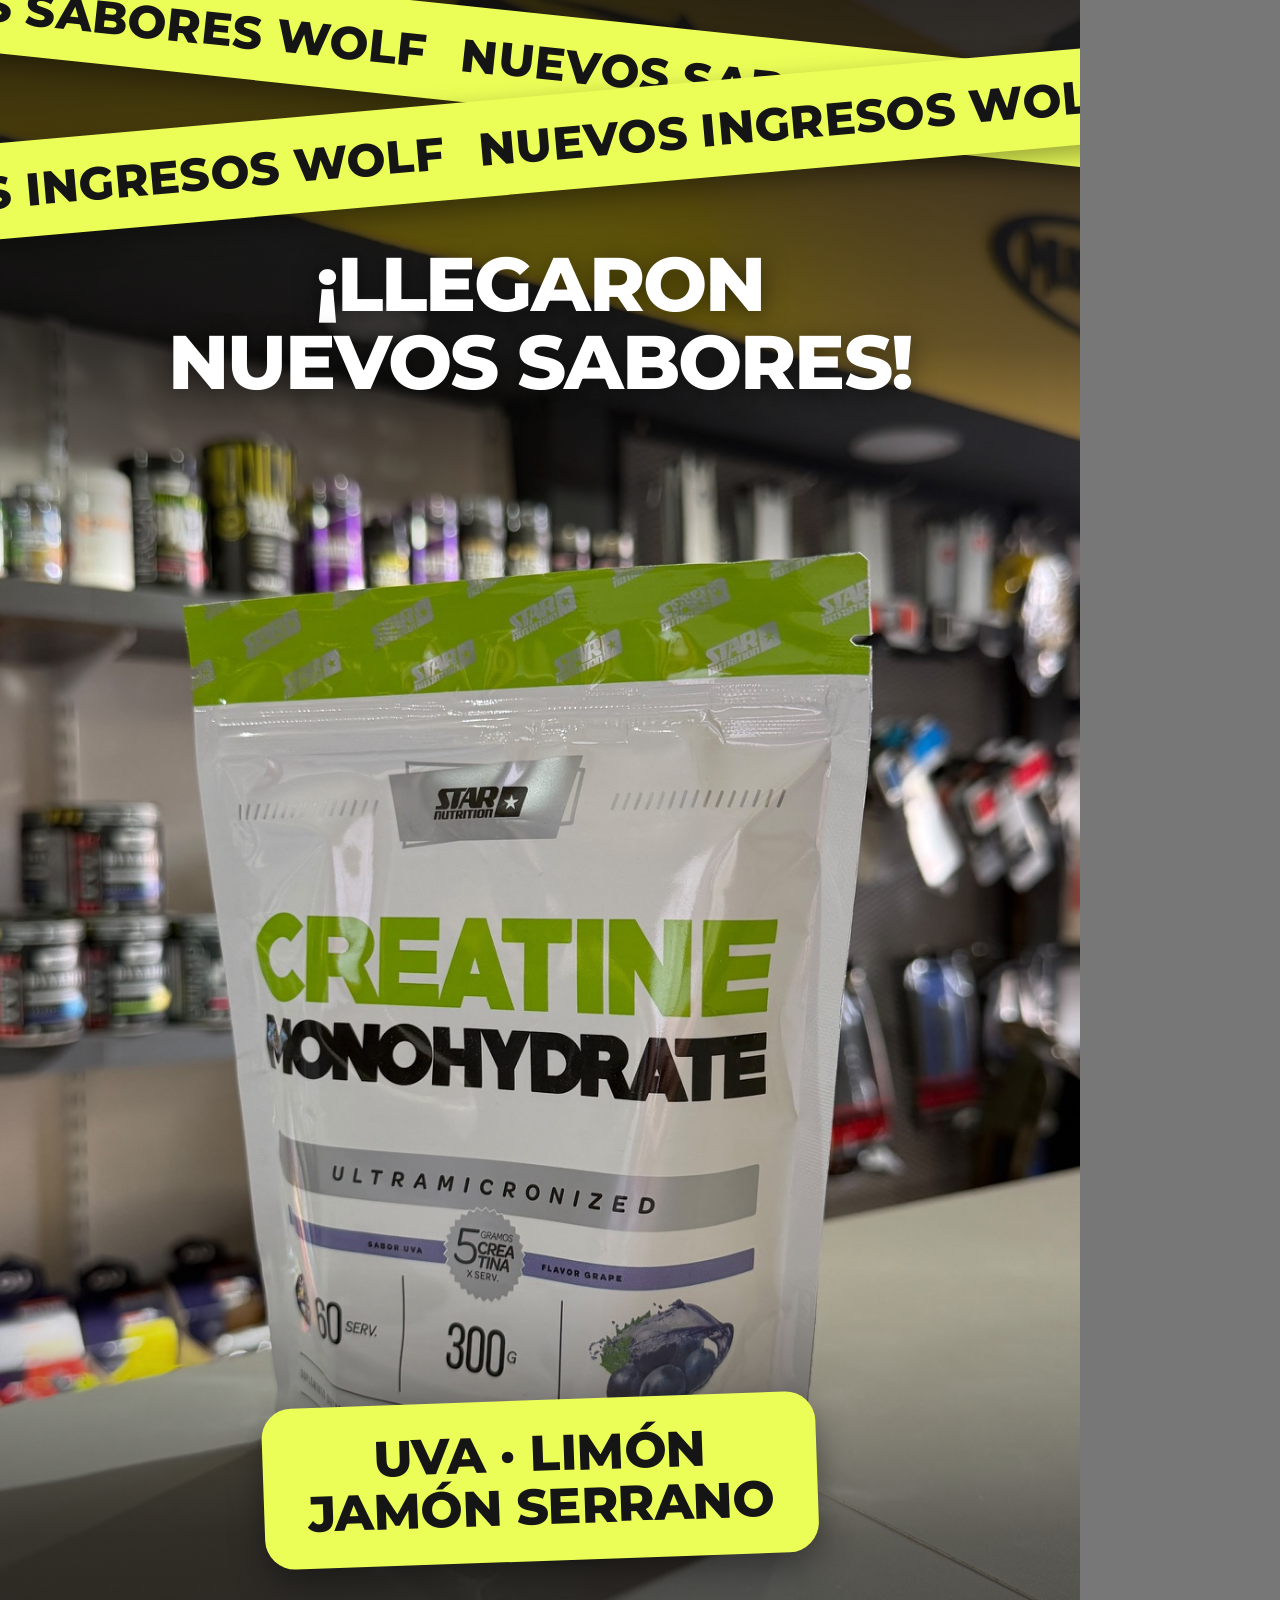
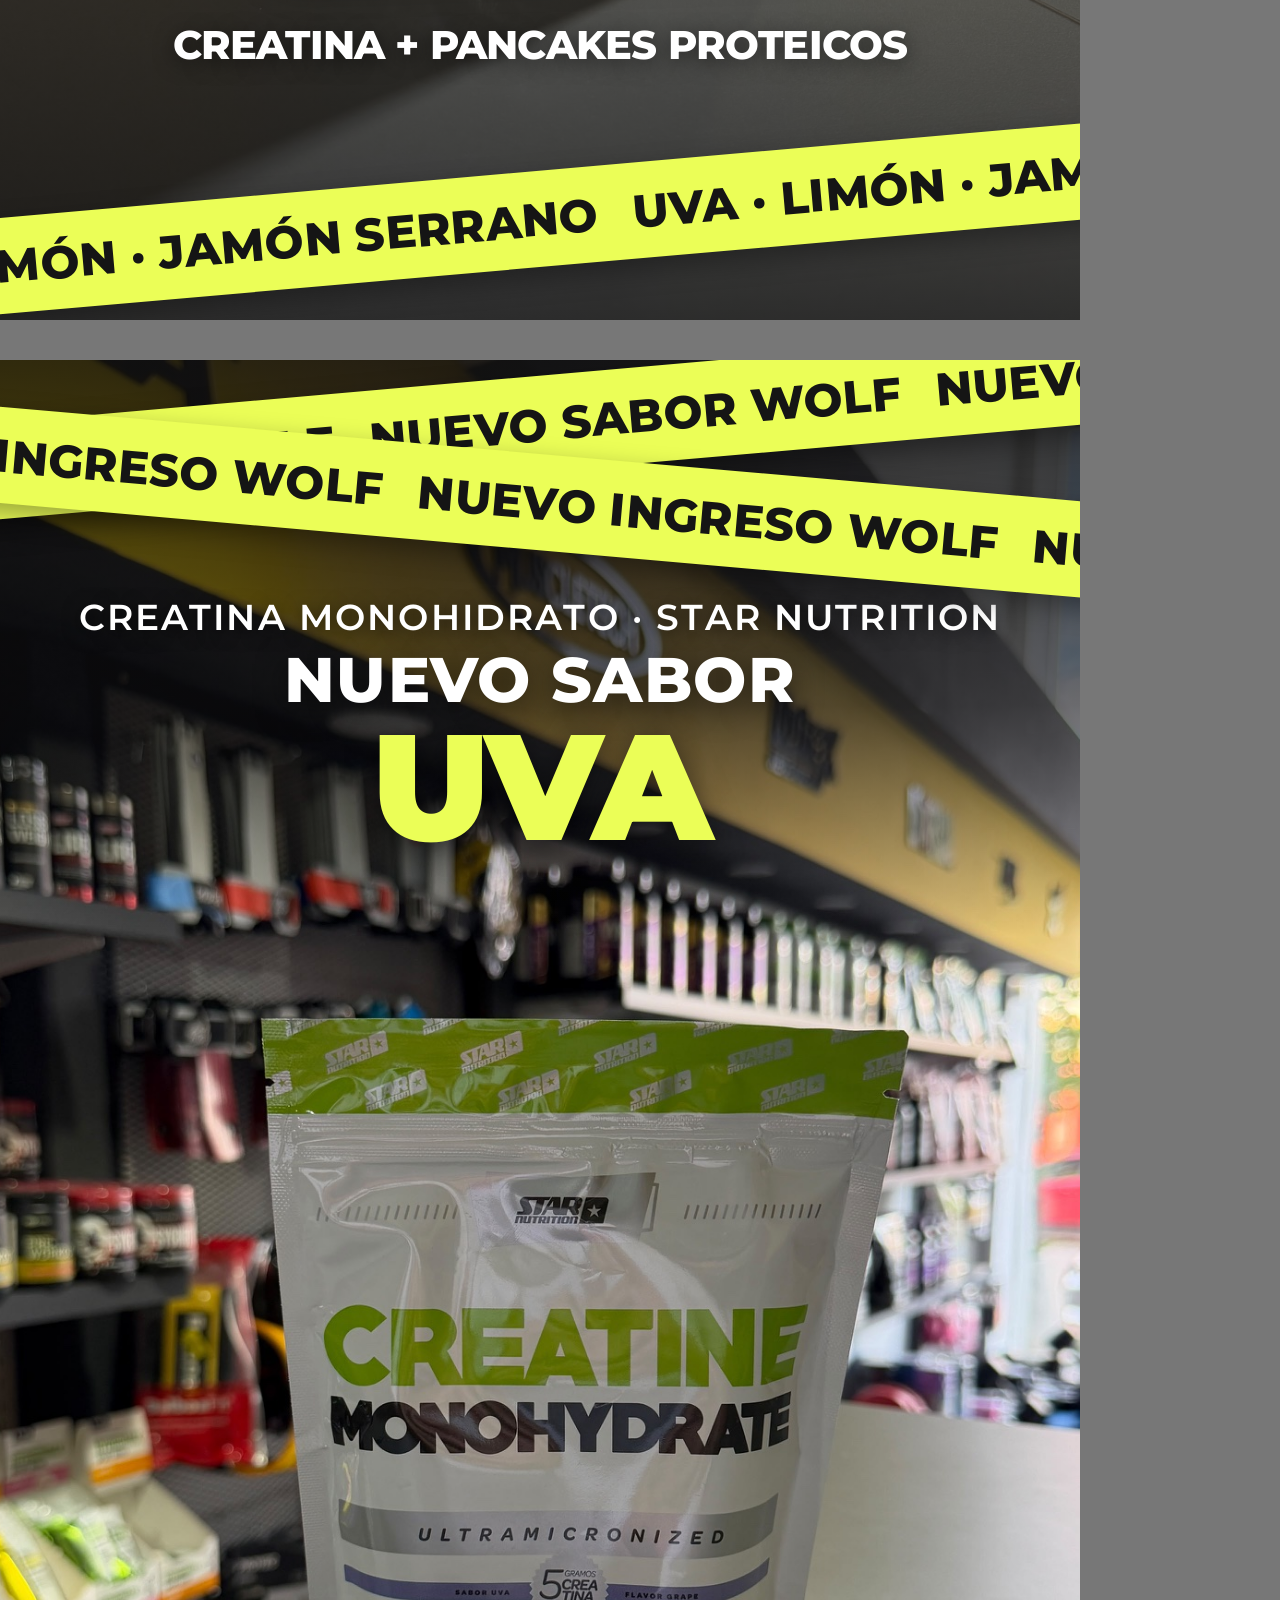
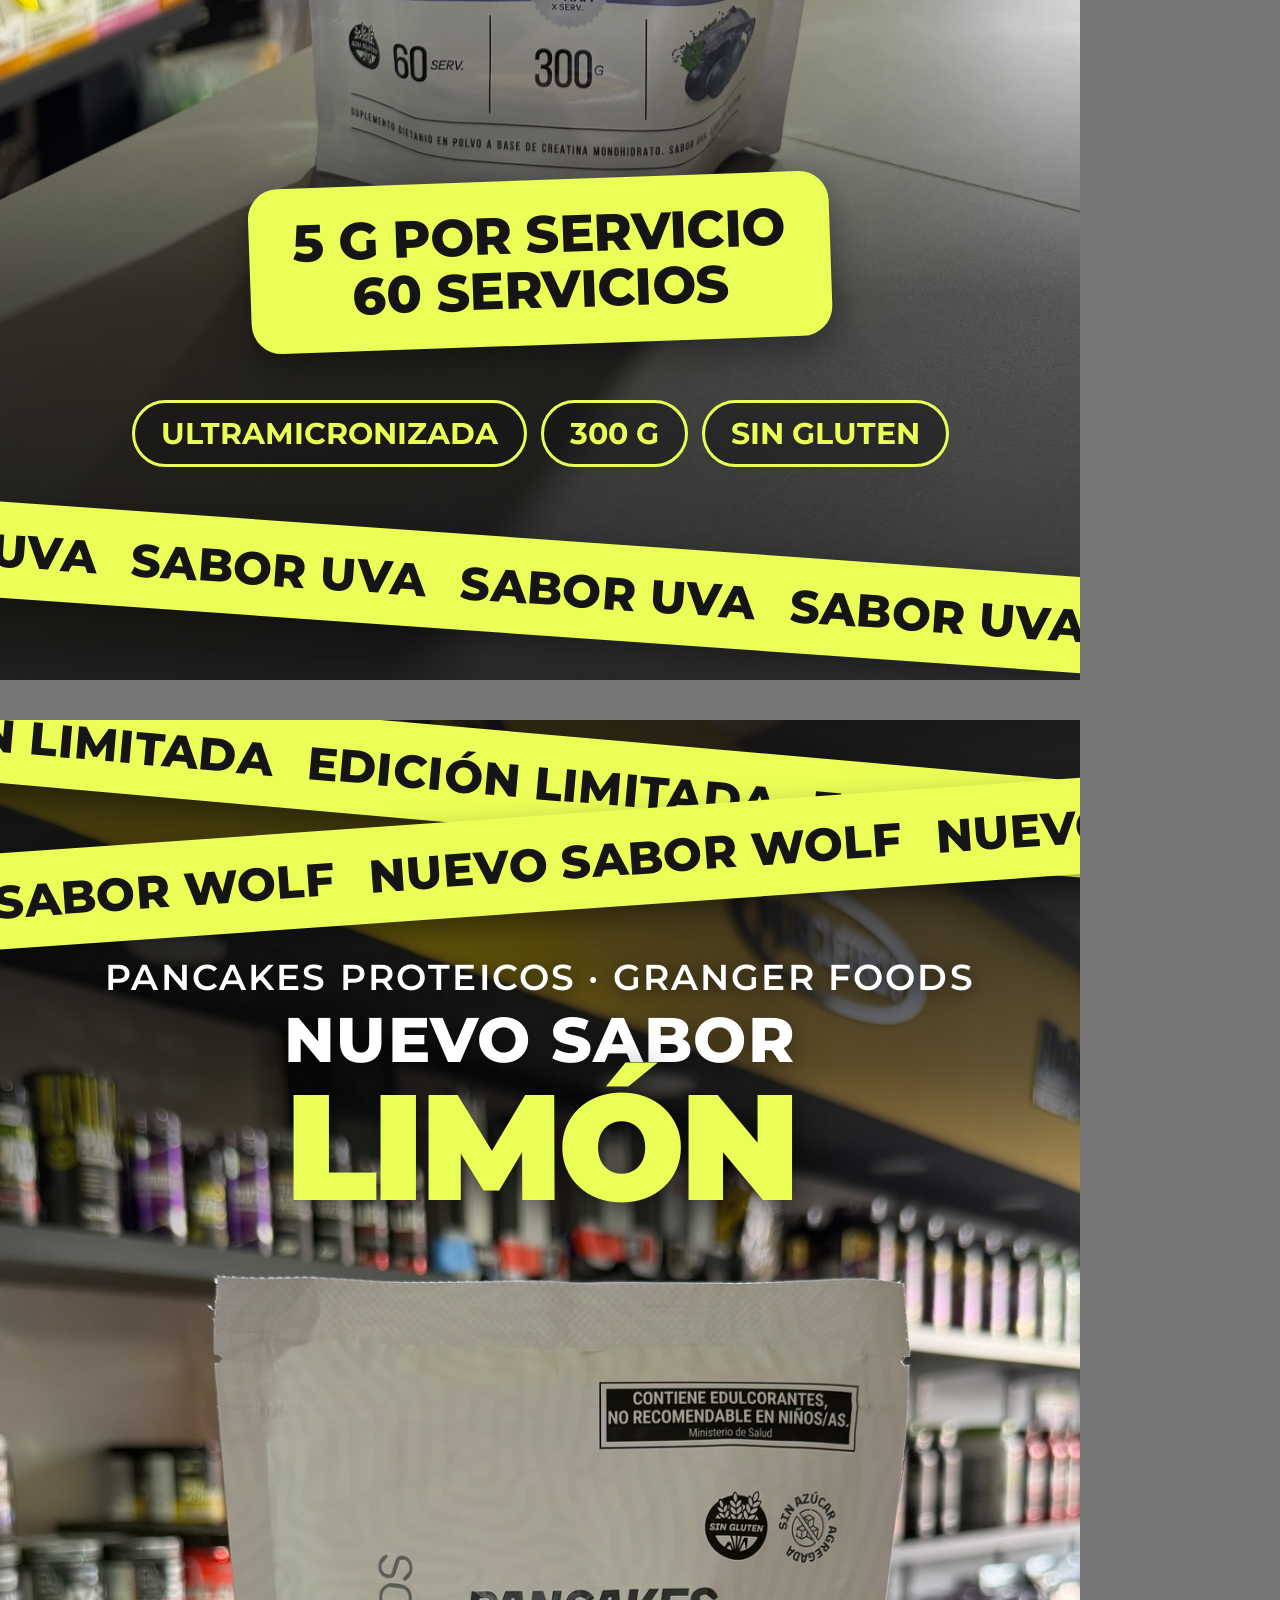
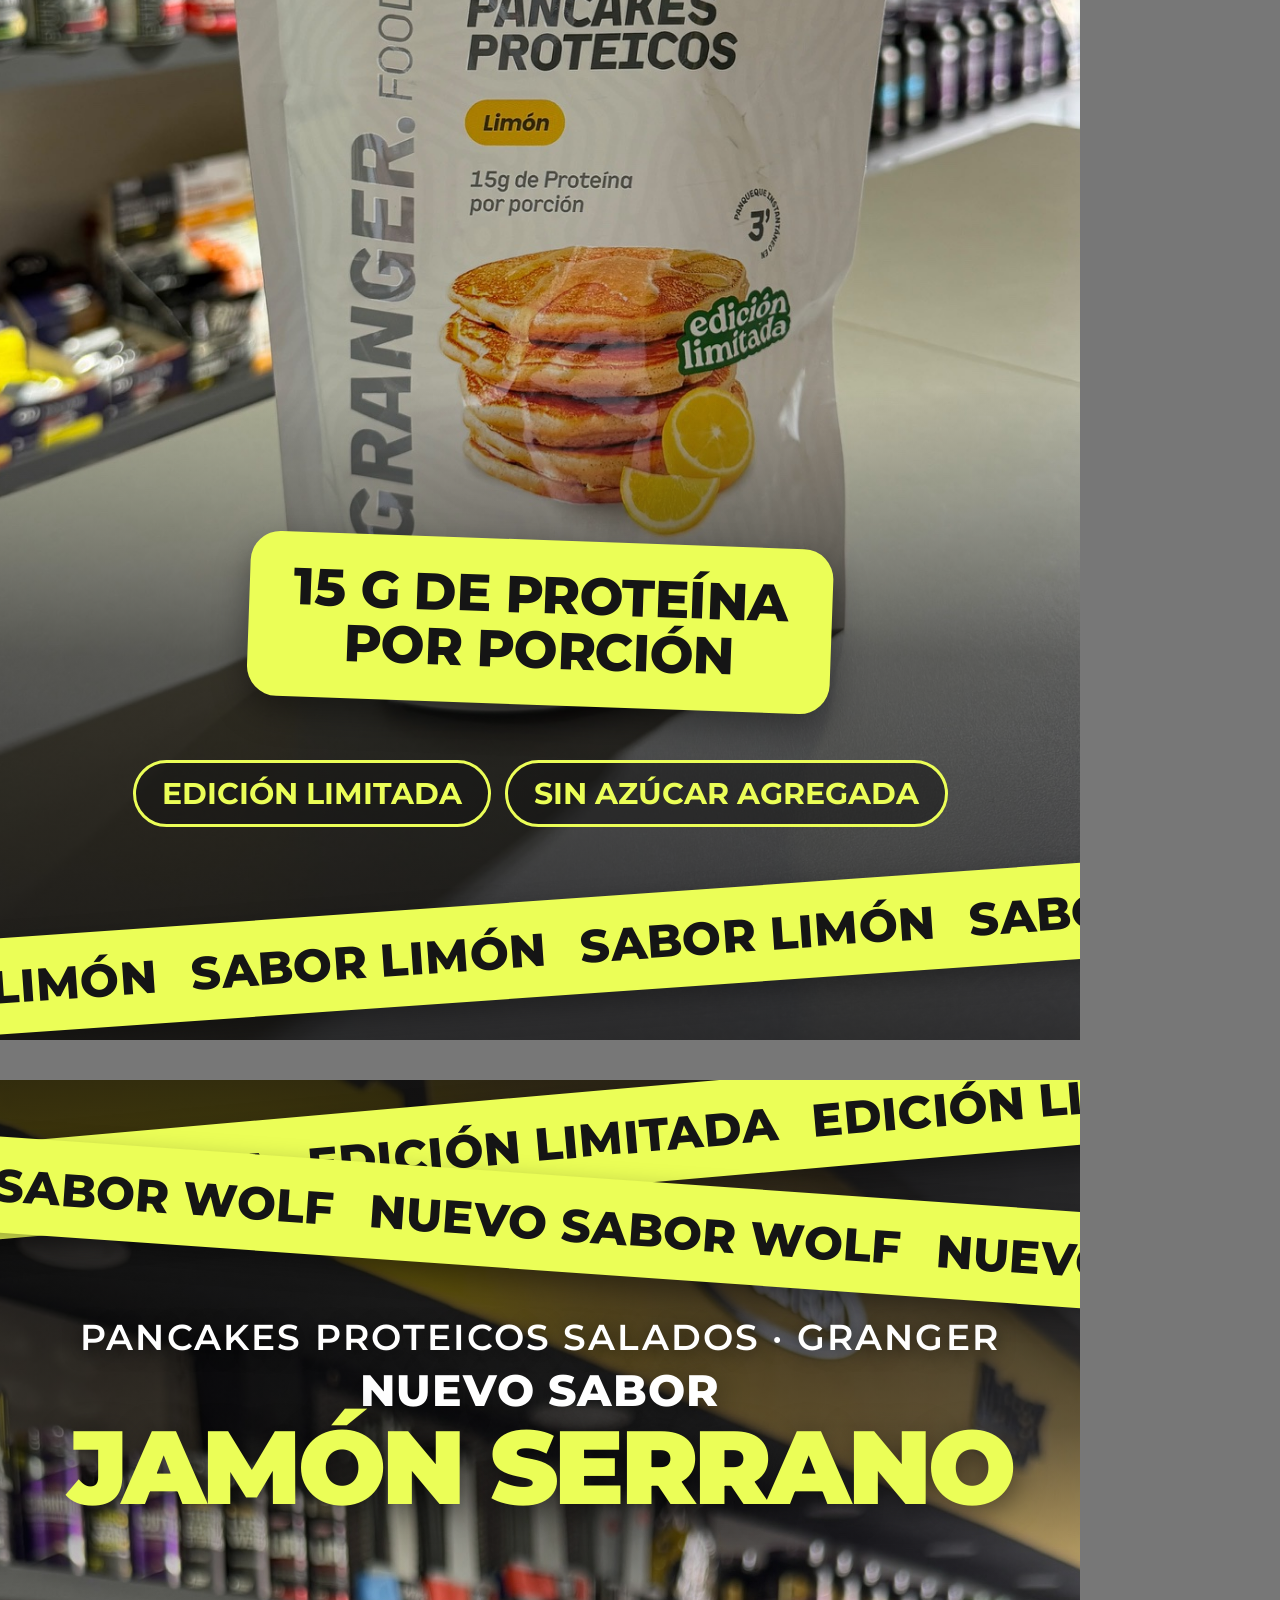
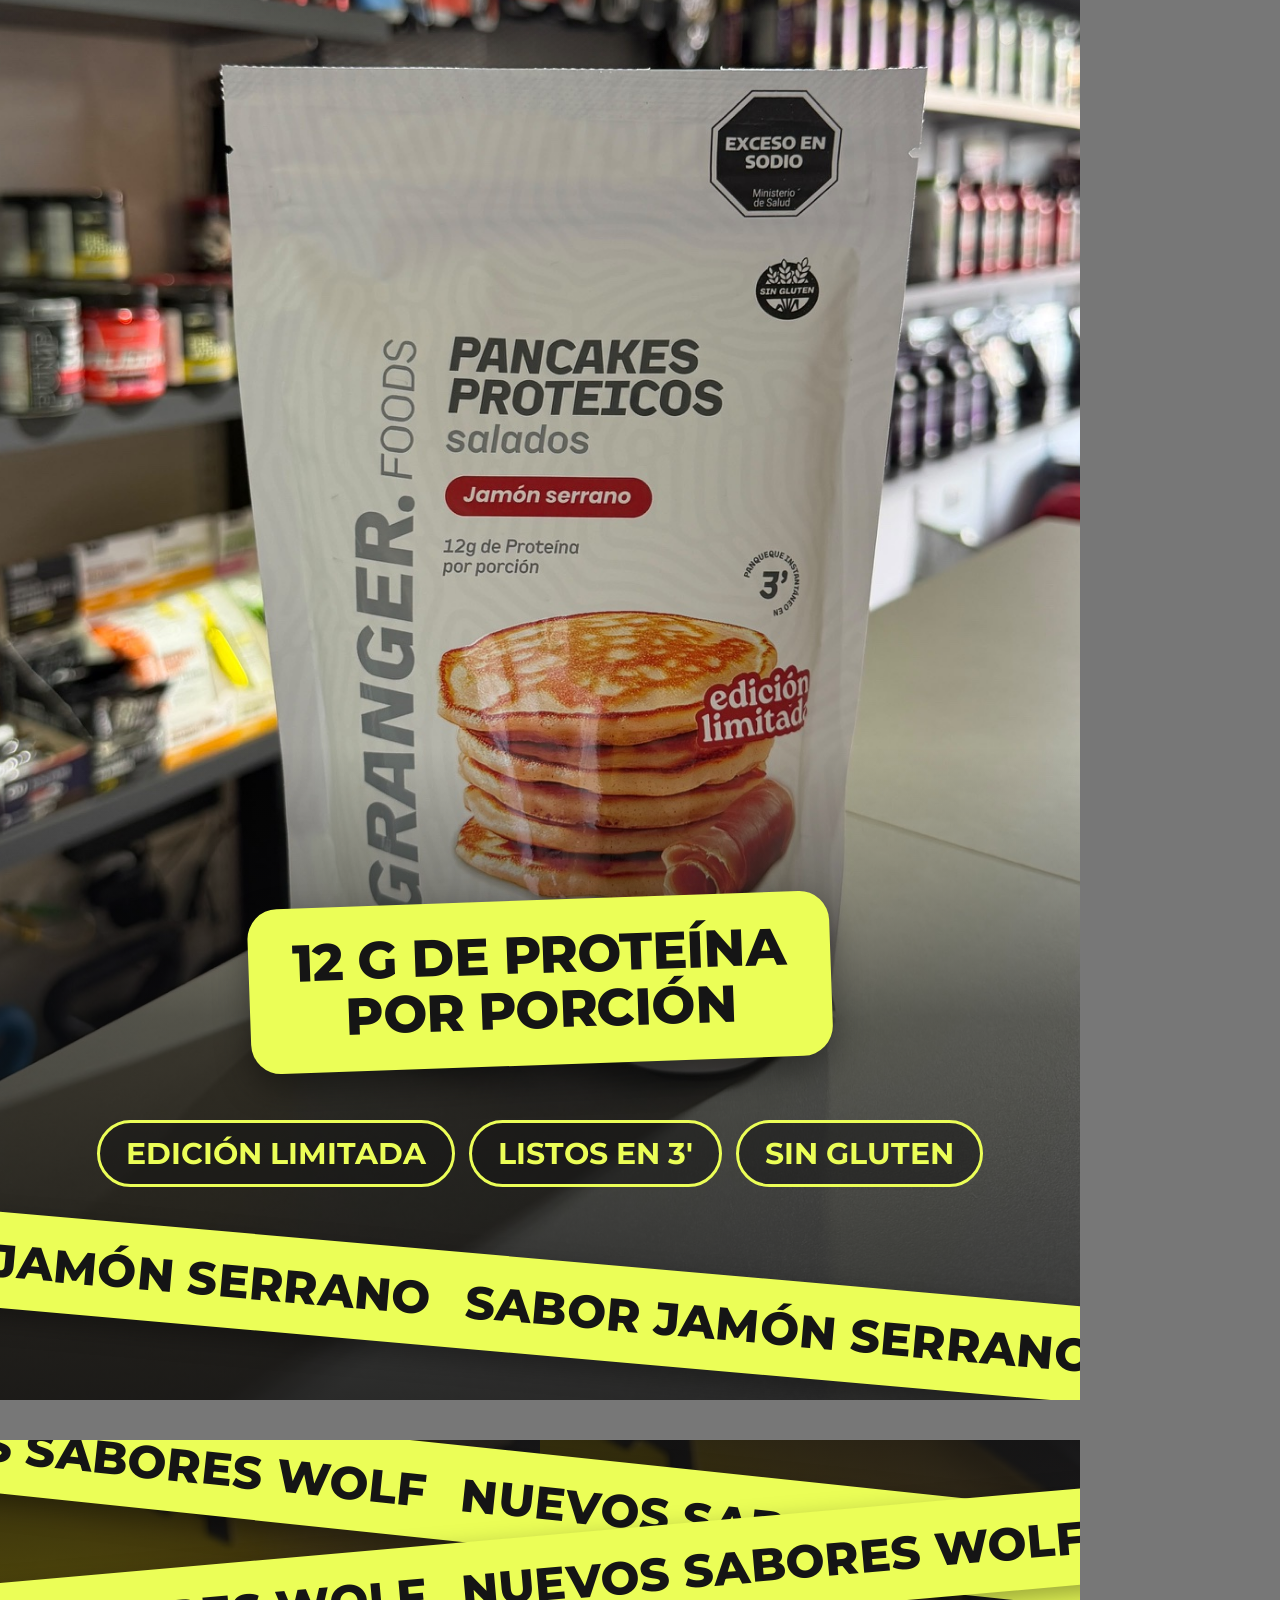
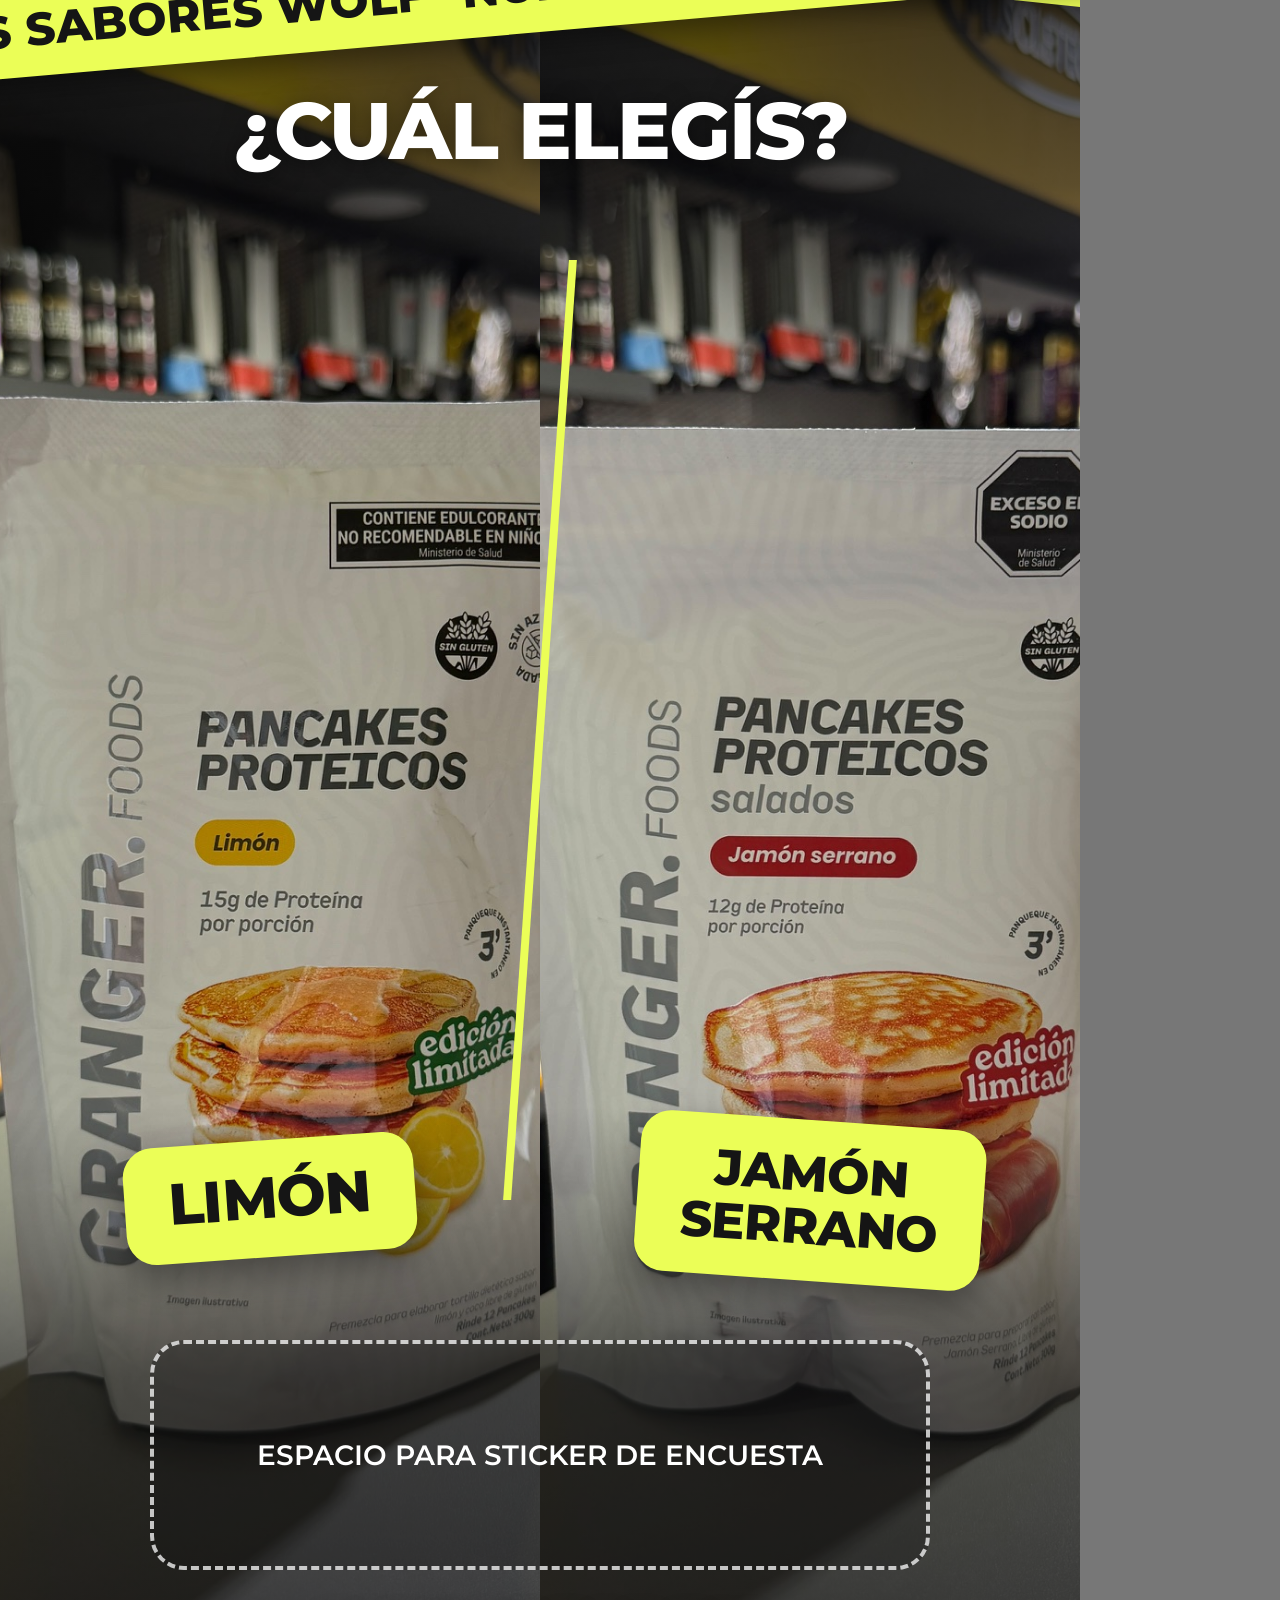
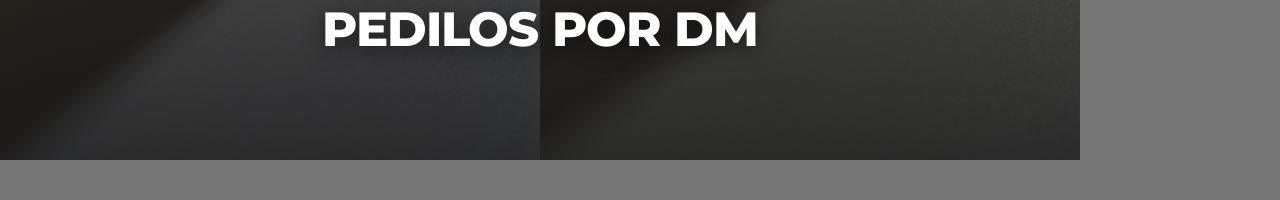
==== commit 4cd1fb5e: "Historias Wolf: destacar los nuevos sabores y quitar el 'tocá para ver' Co-Authored-By: Claude Opus " ====
--- a/wolf-historias/historias.html
+++ b/wolf-historias/historias.html
@@ -38,91 +38,64 @@
   .half img{position:absolute;top:0;height:100%;width:auto}
   .divider{position:absolute;top:420px;bottom:560px;left:536px;width:8px;background:var(--lime);z-index:4;transform:skewX(-4deg)}
   .poll{position:absolute;left:150px;right:150px;height:230px;border:4px dashed rgba(255,255,255,.75);border-radius:34px;display:flex;align-items:center;justify-content:center;font-weight:600;font-size:28px;color:#fff;text-transform:uppercase;background:rgba(20,20,20,.35);z-index:5}
+  .kicker{position:absolute;left:60px;right:60px;text-align:center;font-weight:600;font-size:36px;letter-spacing:.06em;text-transform:uppercase;text-shadow:0 3px 18px rgba(0,0,0,.6);z-index:5}
+  .flavor{position:absolute;left:30px;right:30px;text-align:center;font-weight:900;text-transform:uppercase;letter-spacing:-.035em;line-height:.95;color:var(--lime);text-shadow:0 6px 30px rgba(0,0,0,.55);z-index:5}
+  .flavor small{display:block;font-size:.42em;color:#fff;letter-spacing:.02em;font-weight:800;margin-bottom:6px}
 </style>
 </head>
 <body>
 
-<!-- ============ 01 PORTADA ============ -->
 <section class="story" id="s1">
   <img class="full" src="img/creatina2.jpg" style="object-position:50% 70%"><div class="shade"></div>
-
-  <div class="tape" style="top:15px;transform:rotate(6deg)"><span>NUEVOS INGRESOS WOLF</span><span>NUEVOS INGRESOS WOLF</span><span>NUEVOS INGRESOS WOLF</span><span>NUEVOS INGRESOS WOLF</span></div>
+  <div class="tape" style="top:15px;transform:rotate(6deg)"><span>NUEVOS SABORES WOLF</span><span>NUEVOS SABORES WOLF</span><span>NUEVOS SABORES WOLF</span><span>NUEVOS SABORES WOLF</span></div>
   <div class="tape" style="top:95px;transform:rotate(-5deg)"><span>NUEVOS INGRESOS WOLF</span><span>NUEVOS INGRESOS WOLF</span><span>NUEVOS INGRESOS WOLF</span><span>NUEVOS INGRESOS WOLF</span></div>
-
-  <div class="h1" style="top:245px;font-size:76px">¡Llegaron<br>nuevos ingresos!</div>
-
-  <div class="box" style="top:1420px;transform:translateX(-50%) rotate(-2deg);font-size:52px">Creatina +<br>pancakes proteicos</div>
-  <div class="foot" style="top:1640px;font-size:48px">Tocá para conocerlos →</div>
-
-  <div class="tape" style="top:1770px;transform:rotate(-5deg)"><span>NUEVOS INGRESOS WOLF</span><span>NUEVOS INGRESOS WOLF</span><span>NUEVOS INGRESOS WOLF</span><span>NUEVOS INGRESOS WOLF</span></div>
+  <div class="h1" style="top:245px;font-size:76px">¡Llegaron<br>nuevos sabores!</div>
+  <div class="box" style="top:1400px;transform:translateX(-50%) rotate(-2deg);font-size:50px">Uva · Limón<br>Jamón serrano</div>
+  <div class="foot" style="top:1620px;font-size:40px">Creatina + pancakes proteicos</div>
+  <div class="tape" style="top:1770px;transform:rotate(-5deg)"><span>UVA · LIMÓN · JAMÓN SERRANO</span><span>UVA · LIMÓN · JAMÓN SERRANO</span><span>UVA · LIMÓN · JAMÓN SERRANO</span></div>
 </section>
-
-<!-- ============ 02 CREATINA ============ -->
 <section class="story" id="s2">
   <img class="full" src="img/creatina1.jpg" style="object-position:50% 75%"><div class="shade"></div>
-
-  <div class="tape" style="top:15px;transform:rotate(-5deg)"><span>NUEVO INGRESO WOLF</span><span>NUEVO INGRESO WOLF</span><span>NUEVO INGRESO WOLF</span><span>NUEVO INGRESO WOLF</span></div>
-  <div class="tape" style="top:95px;transform:rotate(5deg)"><span>NUEVO INGRESO WOLF</span><span>NUEVO INGRESO WOLF</span><span>NUEVO INGRESO WOLF</span><span>NUEVO INGRESO WOLF</span></div>
-
-  <div class="h1" style="top:240px;font-size:74px">Creatina<br>monohidrato</div>
-  <div class="sub" style="top:405px;font-size:42px">Star Nutrition · 300 g</div>
-
+  <div class="tape" style="top:15px;transform:rotate(-5deg)"><span>NUEVO SABOR WOLF</span><span>NUEVO SABOR WOLF</span><span>NUEVO SABOR WOLF</span><span>NUEVO SABOR WOLF</span><span>NUEVO SABOR WOLF</span></div>
+  <div class="tape" style="top:95px;transform:rotate(5deg)"><span>NUEVO INGRESO WOLF</span><span>NUEVO INGRESO WOLF</span><span>NUEVO INGRESO WOLF</span><span>NUEVO INGRESO WOLF</span><span>NUEVO INGRESO WOLF</span></div>
+  <div class="kicker" style="top:235px">Creatina monohidrato · Star Nutrition</div>
+  <div class="flavor" style="top:290px;font-size:150px"><small>Nuevo sabor</small>Uva</div>
   <div class="box" style="top:1420px;transform:translateX(-50%) rotate(-2deg);font-size:52px">5 g por servicio<br>60 servicios</div>
-  <div class="pills" style="top:1640px"><span>Ultramicronizada</span><span>Sabor uva</span><span>Sin gluten</span></div>
-
-  <div class="tape" style="top:1780px;transform:rotate(4deg)"><span>NUEVO INGRESO WOLF</span><span>NUEVO INGRESO WOLF</span><span>NUEVO INGRESO WOLF</span><span>NUEVO INGRESO WOLF</span></div>
+  <div class="pills" style="top:1640px"><span>Ultramicronizada</span><span>300 g</span><span>Sin gluten</span></div>
+  <div class="tape" style="top:1780px;transform:rotate(4deg)"><span>SABOR UVA</span><span>SABOR UVA</span><span>SABOR UVA</span><span>SABOR UVA</span><span>SABOR UVA</span></div>
 </section>
-
-<!-- ============ 03 PANCAKES LIMÓN ============ -->
 <section class="story" id="s3">
   <img class="full" src="img/limon.jpg" style="object-position:50% 70%"><div class="shade"></div>
-
   <div class="tape" style="top:15px;transform:rotate(5deg)"><span>EDICIÓN LIMITADA</span><span>EDICIÓN LIMITADA</span><span>EDICIÓN LIMITADA</span><span>EDICIÓN LIMITADA</span><span>EDICIÓN LIMITADA</span></div>
-  <div class="tape" style="top:95px;transform:rotate(-4deg)"><span>NUEVO INGRESO WOLF</span><span>NUEVO INGRESO WOLF</span><span>NUEVO INGRESO WOLF</span><span>NUEVO INGRESO WOLF</span></div>
-
-  <div class="h1" style="top:240px;font-size:74px">Pancakes<br>proteicos</div>
-  <div class="sub" style="top:405px;font-size:42px">Granger Foods · sabor limón</div>
-
+  <div class="tape" style="top:95px;transform:rotate(-4deg)"><span>NUEVO SABOR WOLF</span><span>NUEVO SABOR WOLF</span><span>NUEVO SABOR WOLF</span><span>NUEVO SABOR WOLF</span><span>NUEVO SABOR WOLF</span></div>
+  <div class="kicker" style="top:235px">Pancakes proteicos · Granger Foods</div>
+  <div class="flavor" style="top:290px;font-size:150px"><small>Nuevo sabor</small>Limón</div>
   <div class="box" style="top:1420px;transform:translateX(-50%) rotate(2deg);font-size:52px">15 g de proteína<br>por porción</div>
-  <div class="pills" style="top:1640px"><span>Sin gluten</span><span>Sin azúcar agregada</span><span>Listos en 3'</span></div>
-
-  <div class="tape" style="top:1780px;transform:rotate(-4deg)"><span>EDICIÓN LIMITADA</span><span>EDICIÓN LIMITADA</span><span>EDICIÓN LIMITADA</span><span>EDICIÓN LIMITADA</span><span>EDICIÓN LIMITADA</span></div>
+  <div class="pills" style="top:1640px"><span>Edición limitada</span><span>Sin azúcar agregada</span></div>
+  <div class="tape" style="top:1780px;transform:rotate(-4deg)"><span>SABOR LIMÓN</span><span>SABOR LIMÓN</span><span>SABOR LIMÓN</span><span>SABOR LIMÓN</span><span>SABOR LIMÓN</span></div>
 </section>
-
-<!-- ============ 04 PANCAKES JAMÓN SERRANO ============ -->
 <section class="story" id="s4">
   <img class="full" src="img/jamon.jpg" style="object-position:50% 70%"><div class="shade"></div>
-
   <div class="tape" style="top:15px;transform:rotate(-5deg)"><span>EDICIÓN LIMITADA</span><span>EDICIÓN LIMITADA</span><span>EDICIÓN LIMITADA</span><span>EDICIÓN LIMITADA</span><span>EDICIÓN LIMITADA</span></div>
-  <div class="tape" style="top:95px;transform:rotate(4deg)"><span>NUEVO INGRESO WOLF</span><span>NUEVO INGRESO WOLF</span><span>NUEVO INGRESO WOLF</span><span>NUEVO INGRESO WOLF</span></div>
-
-  <div class="h1" style="top:240px;font-size:74px">Pancakes<br>salados</div>
-  <div class="sub" style="top:405px;font-size:42px">Granger Foods · jamón serrano</div>
-
+  <div class="tape" style="top:95px;transform:rotate(4deg)"><span>NUEVO SABOR WOLF</span><span>NUEVO SABOR WOLF</span><span>NUEVO SABOR WOLF</span><span>NUEVO SABOR WOLF</span><span>NUEVO SABOR WOLF</span></div>
+  <div class="kicker" style="top:235px">Pancakes proteicos salados · Granger</div>
+  <div class="flavor" style="top:290px;font-size:104px"><small>Nuevo sabor</small>Jamón serrano</div>
   <div class="box" style="top:1420px;transform:translateX(-50%) rotate(-2deg);font-size:52px">12 g de proteína<br>por porción</div>
-  <div class="pills" style="top:1640px"><span>Sin gluten</span><span>Listos en 3'</span><span>Rinde 12</span></div>
-
-  <div class="tape" style="top:1780px;transform:rotate(5deg)"><span>EDICIÓN LIMITADA</span><span>EDICIÓN LIMITADA</span><span>EDICIÓN LIMITADA</span><span>EDICIÓN LIMITADA</span><span>EDICIÓN LIMITADA</span></div>
+  <div class="pills" style="top:1640px"><span>Edición limitada</span><span>Listos en 3'</span><span>Sin gluten</span></div>
+  <div class="tape" style="top:1780px;transform:rotate(5deg)"><span>SABOR JAMÓN SERRANO</span><span>SABOR JAMÓN SERRANO</span><span>SABOR JAMÓN SERRANO</span><span>SABOR JAMÓN SERRANO</span><span>SABOR JAMÓN SERRANO</span></div>
 </section>
-
-<!-- ============ 05 CIERRE ============ -->
 <section class="story" id="s5">
   <div class="half" style="left:0"><img src="img/limon.jpg" style="left:-450px"></div>
   <div class="half" style="left:540px"><img src="img/jamon.jpg" style="left:-455px"></div>
   <div class="divider"></div>
   <div class="shade"></div>
-
-  <div class="tape" style="top:15px;transform:rotate(6deg)"><span>NUEVOS INGRESOS WOLF</span><span>NUEVOS INGRESOS WOLF</span><span>NUEVOS INGRESOS WOLF</span><span>NUEVOS INGRESOS WOLF</span></div>
-  <div class="tape" style="top:95px;transform:rotate(-5deg)"><span>NUEVOS INGRESOS WOLF</span><span>NUEVOS INGRESOS WOLF</span><span>NUEVOS INGRESOS WOLF</span><span>NUEVOS INGRESOS WOLF</span></div>
-
-  <div class="h1" style="top:250px;font-size:80px">¿Vos sos team…</div>
-
-  <div class="box" style="left:270px;top:1330px;transform:translateX(-50%) rotate(-4deg);font-size:62px">Dulce</div>
-  <div class="box" style="left:810px;top:1330px;transform:translateX(-50%) rotate(4deg);font-size:62px">Salado</div>
-
+  <div class="tape" style="top:15px;transform:rotate(6deg)"><span>NUEVOS SABORES WOLF</span><span>NUEVOS SABORES WOLF</span><span>NUEVOS SABORES WOLF</span><span>NUEVOS SABORES WOLF</span></div>
+  <div class="tape" style="top:95px;transform:rotate(-5deg)"><span>NUEVOS SABORES WOLF</span><span>NUEVOS SABORES WOLF</span><span>NUEVOS SABORES WOLF</span><span>NUEVOS SABORES WOLF</span></div>
+  <div class="h1" style="top:250px;font-size:80px">¿Cuál elegís?</div>
+  <div class="box" style="left:270px;top:1300px;transform:translateX(-50%) rotate(-4deg);font-size:58px">Limón</div>
+  <div class="box" style="left:810px;top:1280px;transform:translateX(-50%) rotate(4deg);font-size:50px">Jamón<br>serrano</div>
   <div class="poll" style="top:1500px">Espacio para sticker de encuesta</div>
   <div class="foot" style="top:1760px;font-size:48px">Pedilos por DM</div>
 </section>
-
 </body>
 </html>
